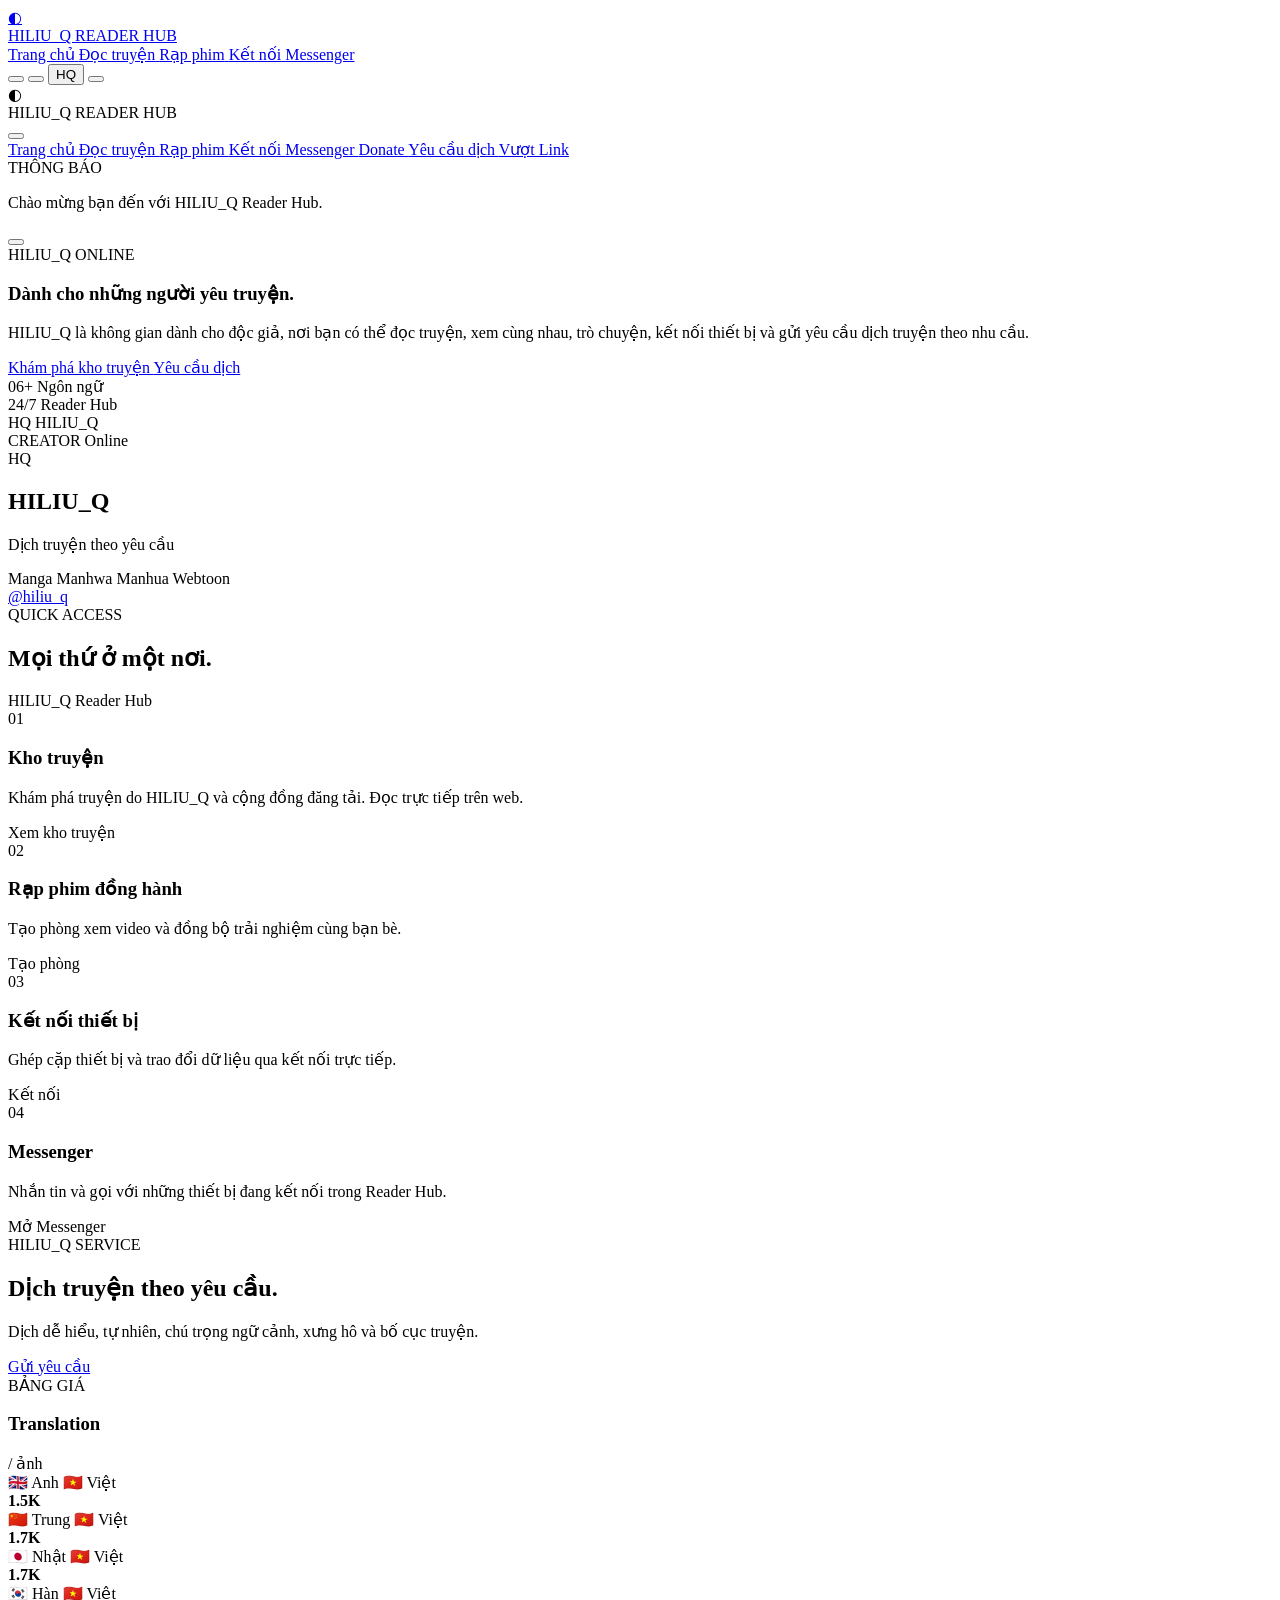
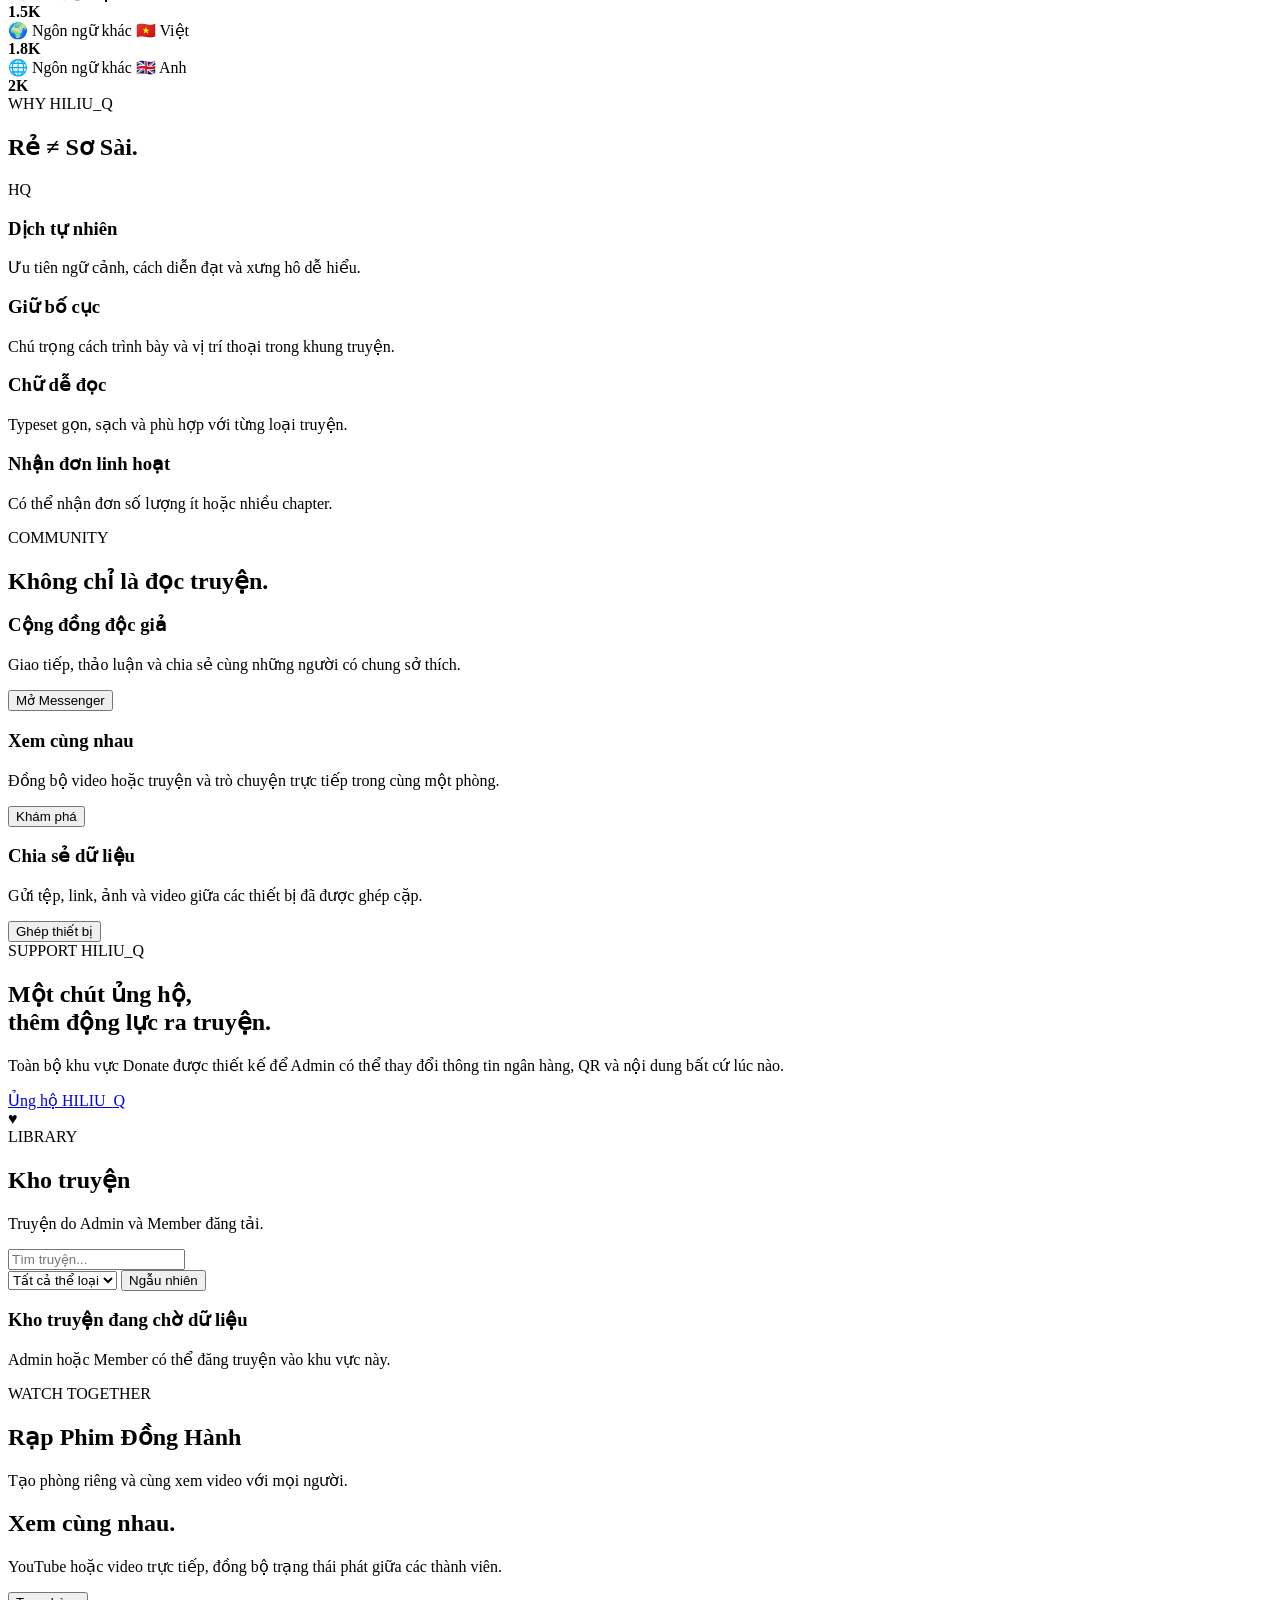
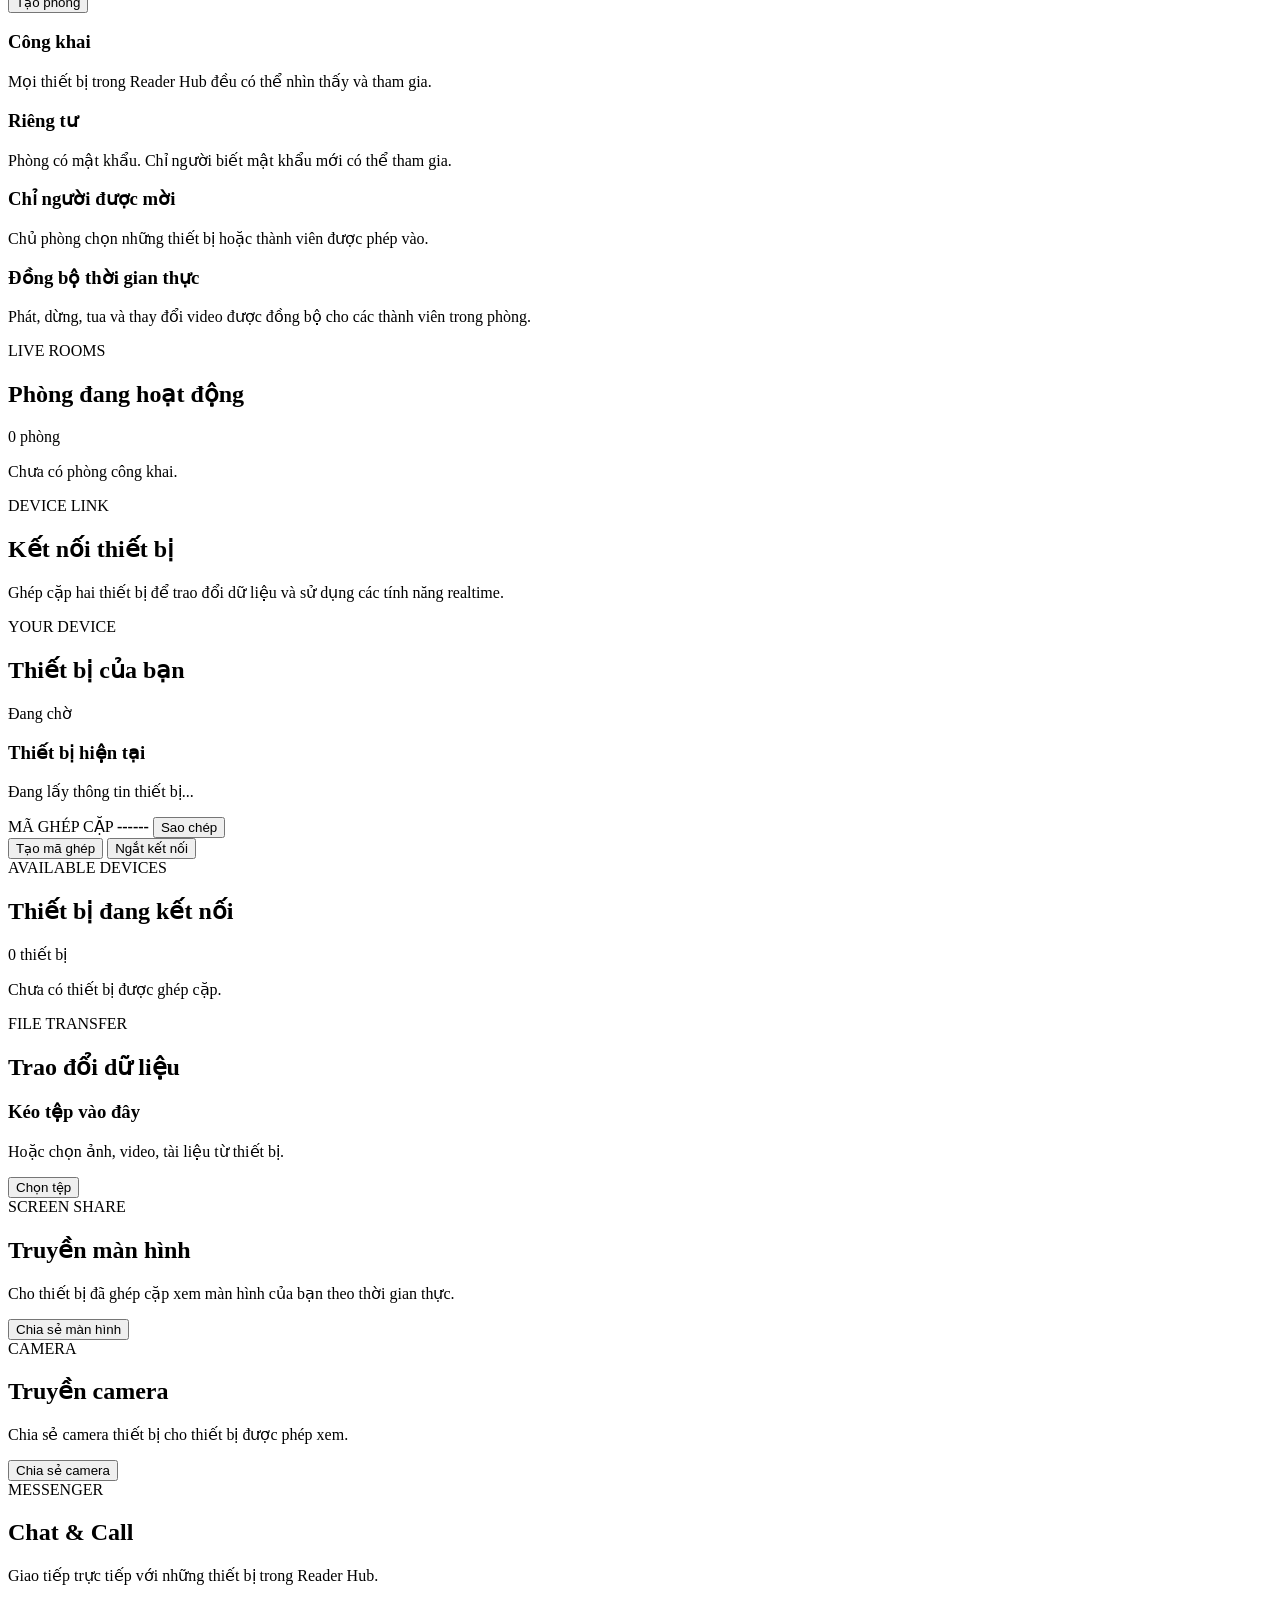
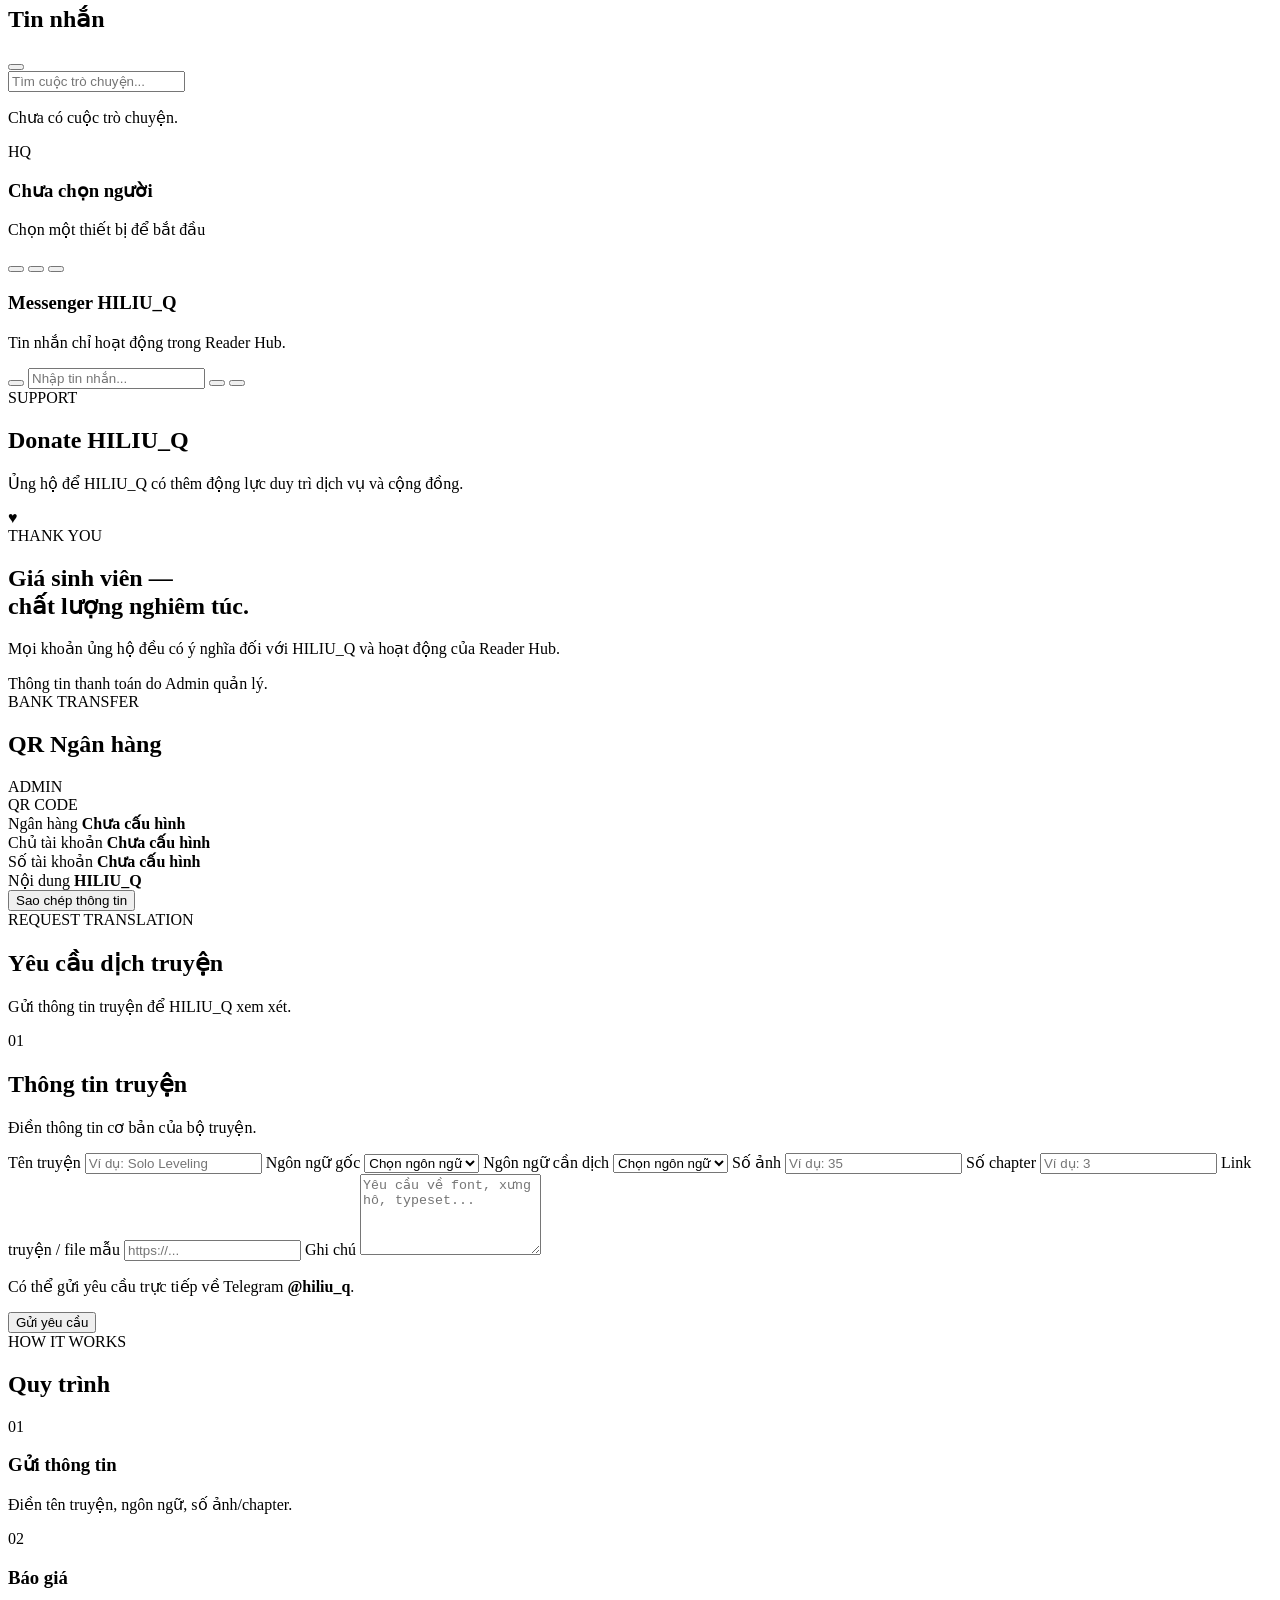
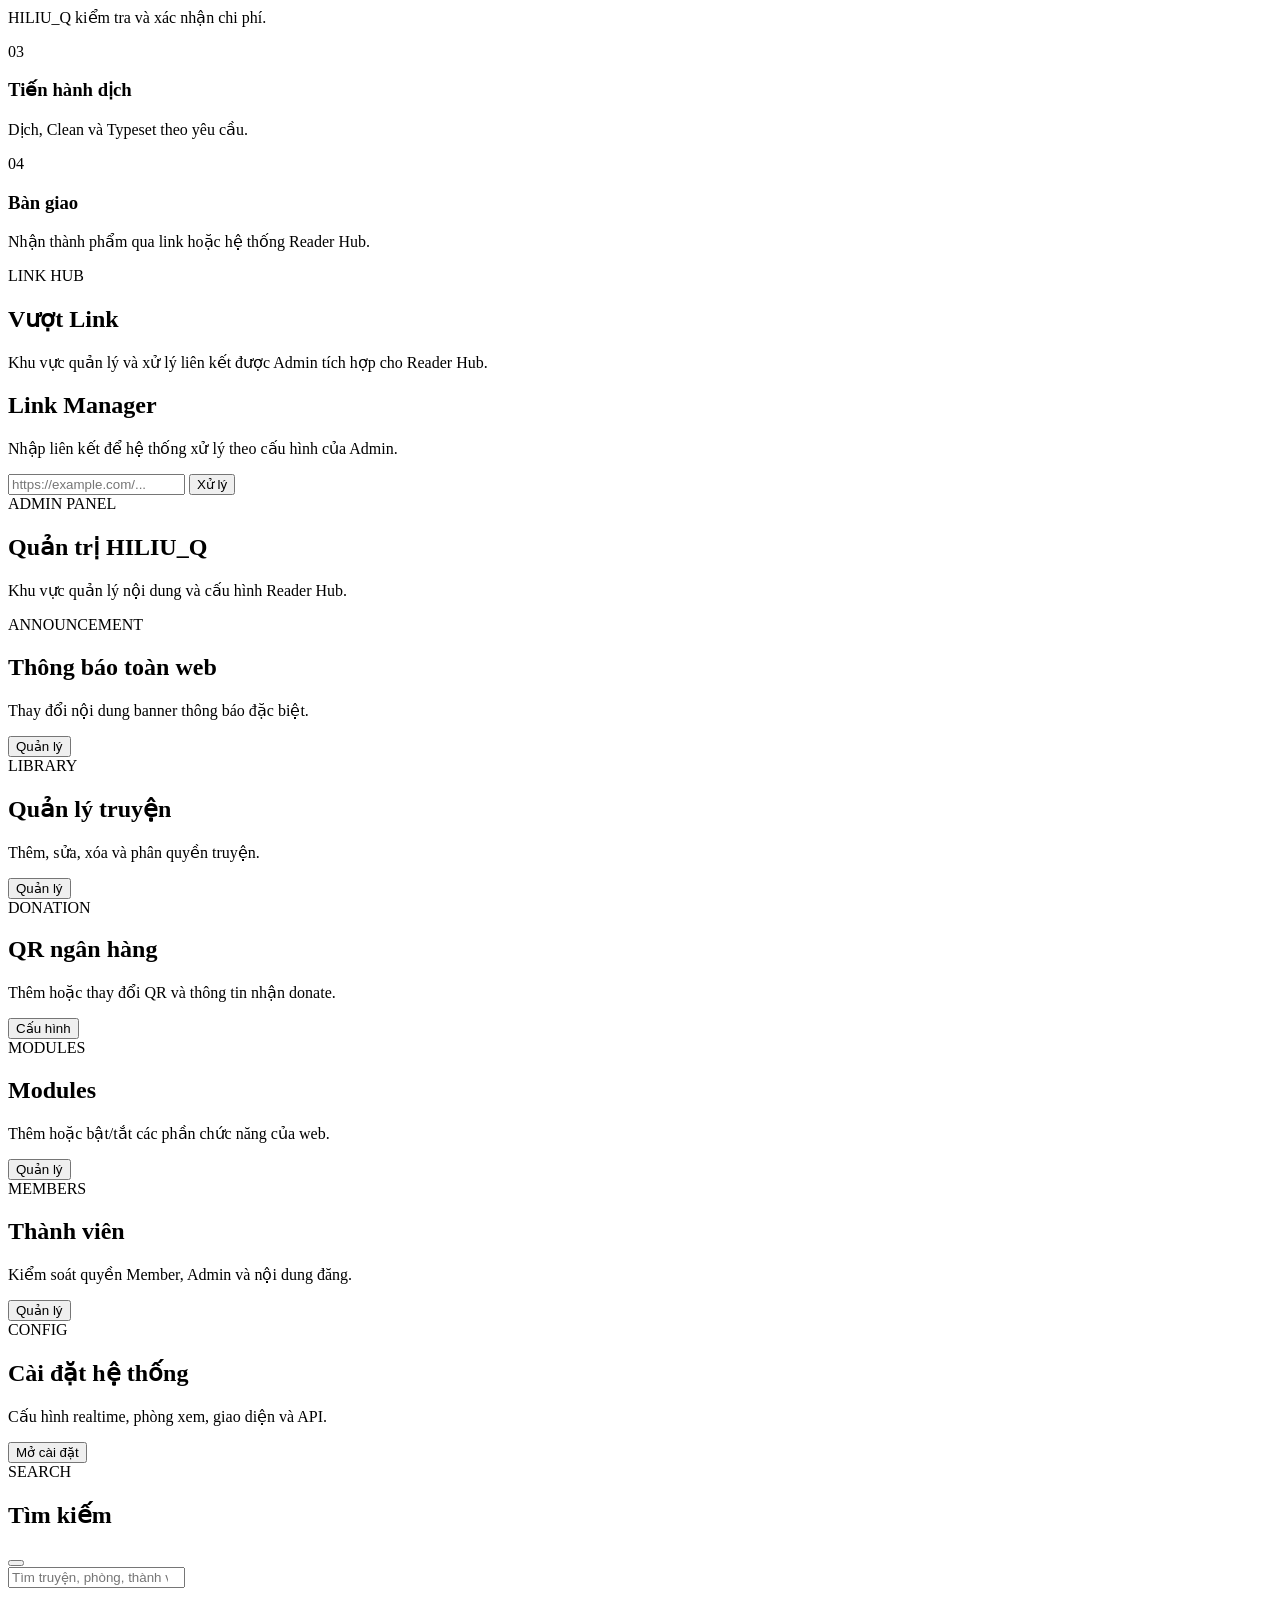
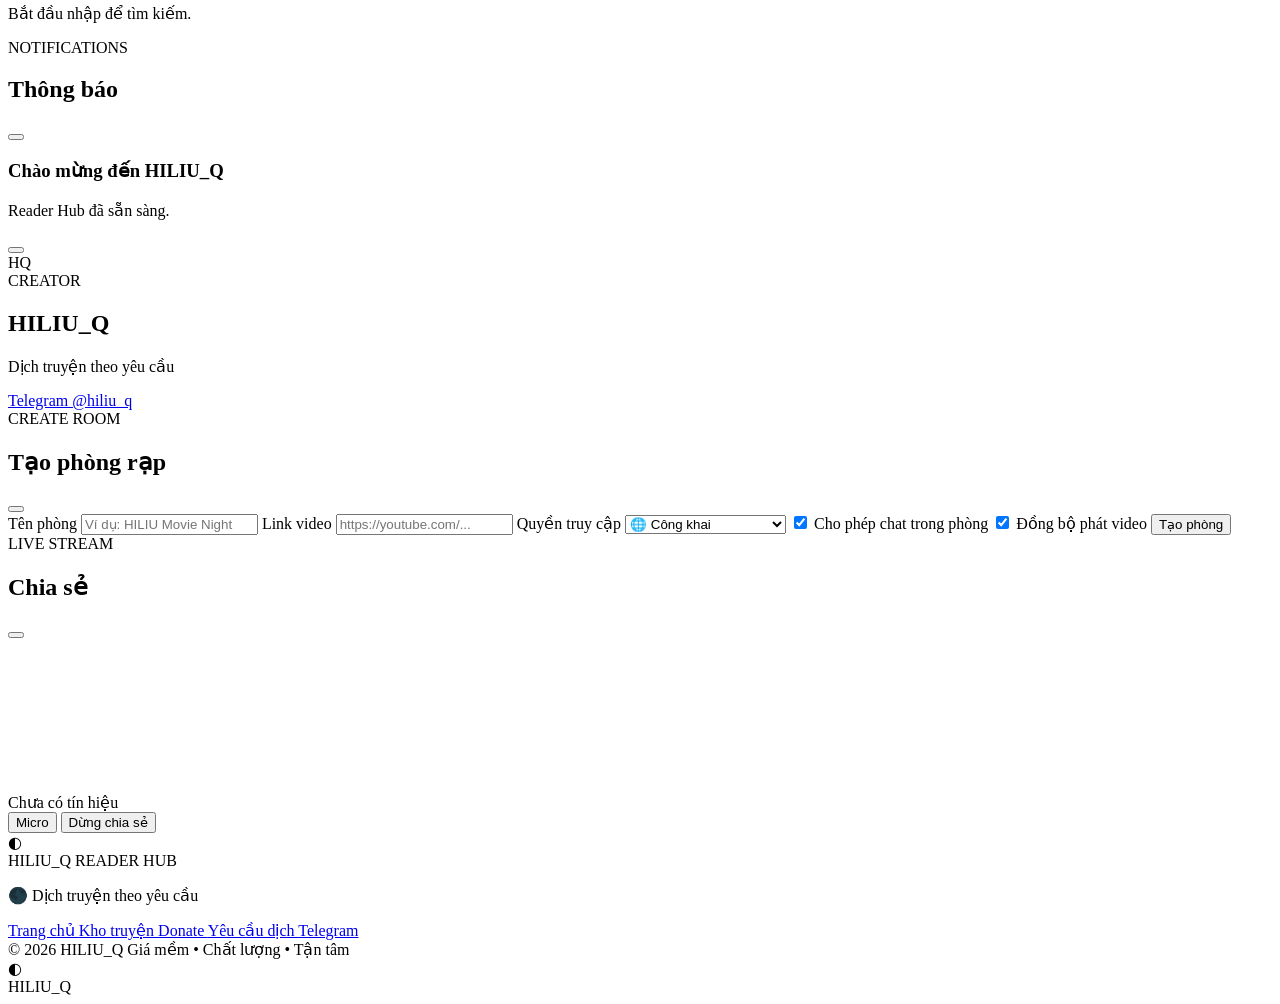
==== index.html @ 8d0b2146 "index.html" ====
<!DOCTYPE html>
<html lang="vi">
<head>
    <meta charset="UTF-8">

    <meta
        name="viewport"
        content="width=device-width, initial-scale=1.0, maximum-scale=1.0, user-scalable=no"
    >

    <meta
        name="description"
        content="HILIU_Q - Dịch truyện theo yêu cầu, cộng đồng độc giả và các công cụ kết nối trực tuyến."
    >

    <meta
        name="theme-color"
        content="#050505"
    >

    <meta
        name="author"
        content="HILIU_Q"
    >

    <title>HILIU_Q — Reader Hub</title>

    <!-- =========================================================
         FONT
         ========================================================= -->
    <link
        rel="preconnect"
        href="https://fonts.googleapis.com"
    >

    <link
        rel="preconnect"
        href="https://fonts.gstatic.com"
        crossorigin
    >

    <link
        href="https://fonts.googleapis.com/css2?family=Inter:wght@400;500;600;700;800&family=Space+Grotesk:wght@500;600;700&display=swap"
        rel="stylesheet"
    >

    <!-- =========================================================
         ICON
         ========================================================= -->
    <script
        src="https://unpkg.com/lucide@latest"
        defer
    ></script>

    <!-- =========================================================
         MAIN CSS
         ========================================================= -->
    <link
        rel="stylesheet"
        href="style.css"
    >
</head>

<body>

<!-- =============================================================
     BACKGROUND
     ============================================================= -->

<div class="ambient-background" aria-hidden="true">

    <div class="ambient-orb orb-1"></div>
    <div class="ambient-orb orb-2"></div>
    <div class="ambient-orb orb-3"></div>

    <div class="grid-overlay"></div>

</div>


<!-- =============================================================
     APP SHELL
     ============================================================= -->

<div id="app" class="app-shell">


    <!-- =========================================================
         TOP NAVBAR
         ========================================================= -->

    <header class="topbar">

        <div class="topbar-inner">


            <!-- BRAND -->

            <a
                class="brand"
                href="#home"
                data-route="home"
            >

                <div class="brand-logo">

                    <span class="brand-moon">◐</span>

                </div>

                <div class="brand-text">

                    <span class="brand-name">
                        HILIU_Q
                    </span>

                    <span class="brand-subtitle">
                        READER HUB
                    </span>

                </div>

            </a>


            <!-- DESKTOP NAVIGATION -->

            <nav
                class="desktop-nav"
                aria-label="Điều hướng chính"
            >

                <a
                    href="#home"
                    class="nav-link active"
                    data-route="home"
                >
                    <i data-lucide="home"></i>
                    <span>Trang chủ</span>
                </a>

                <a
                    href="#read"
                    class="nav-link"
                    data-route="read"
                >
                    <i data-lucide="book-open"></i>
                    <span>Đọc truyện</span>
                </a>

                <a
                    href="#watch"
                    class="nav-link"
                    data-route="watch"
                >
                    <i data-lucide="clapperboard"></i>
                    <span>Rạp phim</span>
                </a>

                <a
                    href="#connect"
                    class="nav-link"
                    data-route="connect"
                >
                    <i data-lucide="radio"></i>
                    <span>Kết nối</span>
                </a>

                <a
                    href="#messenger"
                    class="nav-link"
                    data-route="messenger"
                >
                    <i data-lucide="message-circle"></i>
                    <span>Messenger</span>
                </a>

            </nav>


            <!-- TOPBAR ACTIONS -->

            <div class="topbar-actions">

                <button
                    type="button"
                    class="icon-btn"
                    id="searchButton"
                    aria-label="Tìm kiếm"
                    title="Tìm kiếm"
                >
                    <i data-lucide="search"></i>
                </button>


                <button
                    type="button"
                    class="icon-btn"
                    id="notificationButton"
                    aria-label="Thông báo"
                    title="Thông báo"
                >
                    <i data-lucide="bell"></i>

                    <span
                        class="notification-dot"
                        id="notificationDot"
                    ></span>
                </button>


                <button
                    type="button"
                    class="profile-mini"
                    id="profileButton"
                    aria-label="Mở hồ sơ"
                >

                    <span class="profile-mini-avatar">

                        <img
                            id="avatarTop"
                            src="https://ibb.co/kNJ7TdN"
                            alt="Avatar HILIU_Q"
                            loading="lazy"
                            onerror="this.style.display='none'; this.parentElement.classList.add('fallback-avatar');"
                        >

                        <span class="avatar-fallback">
                            HQ
                        </span>

                    </span>

                </button>

                <button
                    type="button"
                    class="mobile-menu-btn"
                    id="mobileMenuButton"
                    aria-label="Mở menu"
                >
                    <i data-lucide="menu"></i>
                </button>

            </div>

        </div>

    </header>


    <!-- =========================================================
         MOBILE NAVIGATION
         ========================================================= -->

    <aside
        class="mobile-sidebar"
        id="mobileSidebar"
        aria-hidden="true"
    >

        <div class="mobile-sidebar-head">

            <div class="brand">

                <div class="brand-logo">
                    <span class="brand-moon">◐</span>
                </div>

                <div class="brand-text">

                    <span class="brand-name">
                        HILIU_Q
                    </span>

                    <span class="brand-subtitle">
                        READER HUB
                    </span>

                </div>

            </div>

            <button
                type="button"
                class="icon-btn"
                id="closeMobileMenu"
            >
                <i data-lucide="x"></i>
            </button>

        </div>


        <nav class="mobile-nav">

            <a href="#home" data-route="home">
                <i data-lucide="home"></i>
                Trang chủ
            </a>

            <a href="#read" data-route="read">
                <i data-lucide="book-open"></i>
                Đọc truyện
            </a>

            <a href="#watch" data-route="watch">
                <i data-lucide="clapperboard"></i>
                Rạp phim
            </a>

            <a href="#connect" data-route="connect">
                <i data-lucide="radio"></i>
                Kết nối
            </a>

            <a href="#messenger" data-route="messenger">
                <i data-lucide="message-circle"></i>
                Messenger
            </a>

            <a href="#donate" data-route="donate">
                <i data-lucide="heart"></i>
                Donate
            </a>

            <a href="#request" data-route="request">
                <i data-lucide="languages"></i>
                Yêu cầu dịch
            </a>

            <a href="#bypass" data-route="bypass">
                <i data-lucide="external-link"></i>
                Vượt Link
            </a>

        </nav>

    </aside>


    <!-- =========================================================
         MAIN CONTENT
         ========================================================= -->

    <main class="main-content">


        <!-- =====================================================
             ANNOUNCEMENT BAR
             ===================================================== -->

        <section
            class="announcement-section container"
            id="announcementSection"
        >

            <div class="announcement-card">

                <div class="announcement-icon">
                    <i data-lucide="megaphone"></i>
                </div>

                <div class="announcement-content">

                    <span class="announcement-label">
                        THÔNG BÁO
                    </span>

                    <p id="globalAnnouncement">
                        Chào mừng bạn đến với HILIU_Q Reader Hub.
                    </p>

                </div>

                <button
                    type="button"
                    class="icon-btn small"
                    id="closeAnnouncement"
                    aria-label="Đóng thông báo"
                >
                    <i data-lucide="x"></i>
                </button>

            </div>

        </section>


        <!-- =====================================================
             HOME
             ===================================================== -->

        <section
            id="home"
            class="page-section active-page"
            data-page="home"
        >

            <!-- HERO -->

            <section class="hero container">

                <div class="hero-content">

                    <div class="status-pill">

                        <span class="status-indicator"></span>

                        <span>
                            HILIU_Q ONLINE
                        </span>

                    </div>


                    <h1 class="hero-title">

                        <span class="hero-title-small">
                            Dành cho
                        </span>

                        <span class="hero-title-main">
                            những người
                        </span>

                        <span class="hero-title-gradient">
                            yêu truyện.
                        </span>

                    </h1>


                    <p class="hero-description">
                        HILIU_Q là không gian dành cho độc giả,
                        nơi bạn có thể đọc truyện, xem cùng nhau,
                        trò chuyện, kết nối thiết bị và gửi yêu cầu
                        dịch truyện theo nhu cầu.
                    </p>


                    <div class="hero-actions">

                        <a
                            href="#read"
                            class="btn btn-primary"
                            data-route="read"
                        >
                            <i data-lucide="book-open"></i>
                            Khám phá kho truyện
                        </a>

                        <a
                            href="#request"
                            class="btn btn-secondary"
                            data-route="request"
                        >
                            <i data-lucide="languages"></i>
                            Yêu cầu dịch
                        </a>

                    </div>


                    <div class="hero-meta">

                        <div class="hero-meta-item">

                            <span class="hero-meta-value">
                                06+
                            </span>

                            <span class="hero-meta-label">
                                Ngôn ngữ
                            </span>

                        </div>


                        <div class="hero-meta-divider"></div>


                        <div class="hero-meta-item">

                            <span class="hero-meta-value">
                                24/7
                            </span>

                            <span class="hero-meta-label">
                                Reader Hub
                            </span>

                        </div>


                        <div class="hero-meta-divider"></div>


                        <div class="hero-meta-item">

                            <span class="hero-meta-value">
                                HQ
                            </span>

                            <span class="hero-meta-label">
                                HILIU_Q
                            </span>

                        </div>

                    </div>

                </div>


                <!-- HERO PROFILE -->

                <div class="hero-profile">

                    <div class="profile-glow"></div>

                    <div class="profile-card glass-card">

                        <div class="profile-card-top">

                            <span class="profile-badge">
                                <i data-lucide="sparkles"></i>
                                CREATOR
                            </span>

                            <span class="profile-status">
                                <span></span>
                                Online
                            </span>

                        </div>


                        <div class="avatar-large">

                            <img
                                id="avatarHero"
                                src="https://ibb.co/kNJ7TdN"
                                alt="HILIU_Q Avatar"
                                loading="lazy"
                                onerror="this.style.display='none'; this.parentElement.classList.add('avatar-image-failed');"
                            >

                            <div class="avatar-large-fallback">
                                HQ
                            </div>

                        </div>


                        <h2>
                            HILIU_Q
                        </h2>

                        <p>
                            Dịch truyện theo yêu cầu
                        </p>


                        <div class="profile-tags">

                            <span>
                                Manga
                            </span>

                            <span>
                                Manhwa
                            </span>

                            <span>
                                Manhua
                            </span>

                            <span>
                                Webtoon
                            </span>

                        </div>


                        <a
                            class="telegram-btn"
                            href="https://t.me/hiliu_q"
                            target="_blank"
                            rel="noopener noreferrer"
                        >

                            <i data-lucide="send"></i>

                            <span>
                                @hiliu_q
                            </span>

                            <i
                                data-lucide="arrow-up-right"
                                class="telegram-arrow"
                            ></i>

                        </a>

                    </div>

                </div>

            </section>


            <!-- QUICK ACCESS -->

            <section class="container section-block">

                <div class="section-heading">

                    <div>

                        <span class="eyebrow">
                            QUICK ACCESS
                        </span>

                        <h2>
                            Mọi thứ ở một nơi.
                        </h2>

                    </div>

                    <span class="section-note">
                        HILIU_Q Reader Hub
                    </span>

                </div>


                <div class="feature-grid">


                    <article
                        class="feature-card glass-card feature-card-large"
                        data-route="read"
                    >

                        <div class="feature-icon">
                            <i data-lucide="book-open"></i>
                        </div>

                        <span class="feature-number">
                            01
                        </span>

                        <h3>
                            Kho truyện
                        </h3>

                        <p>
                            Khám phá truyện do HILIU_Q và cộng đồng
                            đăng tải. Đọc trực tiếp trên web.
                        </p>

                        <span class="feature-link">
                            Xem kho truyện
                            <i data-lucide="arrow-right"></i>
                        </span>

                    </article>


                    <article
                        class="feature-card glass-card"
                        data-route="watch"
                    >

                        <div class="feature-icon">
                            <i data-lucide="clapperboard"></i>
                        </div>

                        <span class="feature-number">
                            02
                        </span>

                        <h3>
                            Rạp phim đồng hành
                        </h3>

                        <p>
                            Tạo phòng xem video và đồng bộ trải nghiệm
                            cùng bạn bè.
                        </p>

                        <span class="feature-link">
                            Tạo phòng
                            <i data-lucide="arrow-right"></i>
                        </span>

                    </article>


                    <article
                        class="feature-card glass-card"
                        data-route="connect"
                    >

                        <div class="feature-icon">
                            <i data-lucide="radio"></i>
                        </div>

                        <span class="feature-number">
                            03
                        </span>

                        <h3>
                            Kết nối thiết bị
                        </h3>

                        <p>
                            Ghép cặp thiết bị và trao đổi dữ liệu qua
                            kết nối trực tiếp.
                        </p>

                        <span class="feature-link">
                            Kết nối
                            <i data-lucide="arrow-right"></i>
                        </span>

                    </article>


                    <article
                        class="feature-card glass-card"
                        data-route="messenger"
                    >

                        <div class="feature-icon">
                            <i data-lucide="message-circle"></i>
                        </div>

                        <span class="feature-number">
                            04
                        </span>

                        <h3>
                            Messenger
                        </h3>

                        <p>
                            Nhắn tin và gọi với những thiết bị đang
                            kết nối trong Reader Hub.
                        </p>

                        <span class="feature-link">
                            Mở Messenger
                            <i data-lucide="arrow-right"></i>
                        </span>

                    </article>

                </div>

            </section>


            <!-- SERVICES -->

            <section class="container section-block">

                <div class="service-layout">


                    <div class="service-intro">

                        <span class="eyebrow">
                            HILIU_Q SERVICE
                        </span>

                        <h2>
                            Dịch truyện
                            <span>
                                theo yêu cầu.
                            </span>
                        </h2>

                        <p>
                            Dịch dễ hiểu, tự nhiên, chú trọng ngữ cảnh,
                            xưng hô và bố cục truyện.
                        </p>

                        <a
                            href="#request"
                            class="btn btn-primary"
                            data-route="request"
                        >
                            <i data-lucide="send"></i>
                            Gửi yêu cầu
                        </a>

                    </div>


                    <div class="price-panel glass-card">

                        <div class="price-panel-head">

                            <div>

                                <span class="eyebrow">
                                    BẢNG GIÁ
                                </span>

                                <h3>
                                    Translation
                                </h3>

                            </div>

                            <span class="price-unit">
                                / ảnh
                            </span>

                        </div>


                        <div class="price-list">


                            <div class="price-row">

                                <div class="language">

                                    <span>
                                        🇬🇧
                                    </span>

                                    <span>
                                        Anh
                                    </span>

                                    <i data-lucide="arrow-right"></i>

                                    <span>
                                        🇻🇳
                                    </span>

                                    <span>
                                        Việt
                                    </span>

                                </div>

                                <strong>
                                    1.5K
                                </strong>

                            </div>


                            <div class="price-row">

                                <div class="language">

                                    <span>
                                        🇨🇳
                                    </span>

                                    <span>
                                        Trung
                                    </span>

                                    <i data-lucide="arrow-right"></i>

                                    <span>
                                        🇻🇳
                                    </span>

                                    <span>
                                        Việt
                                    </span>

                                </div>

                                <strong>
                                    1.7K
                                </strong>

                            </div>


                            <div class="price-row">

                                <div class="language">

                                    <span>
                                        🇯🇵
                                    </span>

                                    <span>
                                        Nhật
                                    </span>

                                    <i data-lucide="arrow-right"></i>

                                    <span>
                                        🇻🇳
                                    </span>

                                    <span>
                                        Việt
                                    </span>

                                </div>

                                <strong>
                                    1.7K
                                </strong>

                            </div>


                            <div class="price-row">

                                <div class="language">

                                    <span>
                                        🇰🇷
                                    </span>

                                    <span>
                                        Hàn
                                    </span>

                                    <i data-lucide="arrow-right"></i>

                                    <span>
                                        🇻🇳
                                    </span>

                                    <span>
                                        Việt
                                    </span>

                                </div>

                                <strong>
                                    1.5K
                                </strong>

                            </div>


                            <div class="price-row">

                                <div class="language">

                                    <span>
                                        🌍
                                    </span>

                                    <span>
                                        Ngôn ngữ khác
                                    </span>

                                    <i data-lucide="arrow-right"></i>

                                    <span>
                                        🇻🇳
                                    </span>

                                    <span>
                                        Việt
                                    </span>

                                </div>

                                <strong>
                                    1.8K
                                </strong>

                            </div>


                            <div class="price-row">

                                <div class="language">

                                    <span>
                                        🌐
                                    </span>

                                    <span>
                                        Ngôn ngữ khác
                                    </span>

                                    <i data-lucide="arrow-right"></i>

                                    <span>
                                        🇬🇧
                                    </span>

                                    <span>
                                        Anh
                                    </span>

                                </div>

                                <strong>
                                    2K
                                </strong>

                            </div>

                        </div>

                    </div>

                </div>

            </section>


            <!-- WHY HILIU -->

            <section class="container section-block">

                <div class="glass-card benefits-card">

                    <div class="benefits-header">

                        <div>

                            <span class="eyebrow">
                                WHY HILIU_Q
                            </span>

                            <h2>
                                Rẻ ≠ Sơ Sài.
                            </h2>

                        </div>

                        <div class="benefits-mark">
                            HQ
                        </div>

                    </div>


                    <div class="benefits-grid">

                        <div class="benefit">

                            <div class="benefit-icon">
                                <i data-lucide="languages"></i>
                            </div>

                            <div>

                                <h3>
                                    Dịch tự nhiên
                                </h3>

                                <p>
                                    Ưu tiên ngữ cảnh, cách diễn đạt
                                    và xưng hô dễ hiểu.
                                </p>

                            </div>

                        </div>


                        <div class="benefit">

                            <div class="benefit-icon">
                                <i data-lucide="layout"></i>
                            </div>

                            <div>

                                <h3>
                                    Giữ bố cục
                                </h3>

                                <p>
                                    Chú trọng cách trình bày và vị trí
                                    thoại trong khung truyện.
                                </p>

                            </div>

                        </div>


                        <div class="benefit">

                            <div class="benefit-icon">
                                <i data-lucide="type"></i>
                            </div>

                            <div>

                                <h3>
                                    Chữ dễ đọc
                                </h3>

                                <p>
                                    Typeset gọn, sạch và phù hợp
                                    với từng loại truyện.
                                </p>

                            </div>

                        </div>


                        <div class="benefit">

                            <div class="benefit-icon">
                                <i data-lucide="badge-check"></i>
                            </div>

                            <div>

                                <h3>
                                    Nhận đơn linh hoạt
                                </h3>

                                <p>
                                    Có thể nhận đơn số lượng ít hoặc
                                    nhiều chapter.
                                </p>

                            </div>

                        </div>

                    </div>

                </div>

            </section>


            <!-- COMMUNITY -->

            <section class="container section-block">

                <div class="section-heading">

                    <div>

                        <span class="eyebrow">
                            COMMUNITY
                        </span>

                        <h2>
                            Không chỉ là đọc truyện.
                        </h2>

                    </div>

                </div>


                <div class="community-grid">


                    <article class="community-card glass-card">

                        <div class="community-icon">
                            <i data-lucide="users"></i>
                        </div>

                        <h3>
                            Cộng đồng độc giả
                        </h3>

                        <p>
                            Giao tiếp, thảo luận và chia sẻ cùng những
                            người có chung sở thích.
                        </p>

                        <button
                            type="button"
                            class="text-btn"
                            data-route="messenger"
                        >
                            Mở Messenger
                            <i data-lucide="arrow-up-right"></i>
                        </button>

                    </article>


                    <article class="community-card glass-card">

                        <div class="community-icon">
                            <i data-lucide="tv"></i>
                        </div>

                        <h3>
                            Xem cùng nhau
                        </h3>

                        <p>
                            Đồng bộ video hoặc truyện và trò chuyện
                            trực tiếp trong cùng một phòng.
                        </p>

                        <button
                            type="button"
                            class="text-btn"
                            data-route="watch"
                        >
                            Khám phá
                            <i data-lucide="arrow-up-right"></i>
                        </button>

                    </article>


                    <article class="community-card glass-card">

                        <div class="community-icon">
                            <i data-lucide="share-2"></i>
                        </div>

                        <h3>
                            Chia sẻ dữ liệu
                        </h3>

                        <p>
                            Gửi tệp, link, ảnh và video giữa các thiết bị
                            đã được ghép cặp.
                        </p>

                        <button
                            type="button"
                            class="text-btn"
                            data-route="connect"
                        >
                            Ghép thiết bị
                            <i data-lucide="arrow-up-right"></i>
                        </button>

                    </article>

                </div>

            </section>


            <!-- DONATE CTA -->

            <section class="container section-block">

                <div class="donate-banner glass-card">

                    <div class="donate-banner-glow"></div>

                    <div class="donate-content">

                        <span class="eyebrow">
                            SUPPORT HILIU_Q
                        </span>

                        <h2>
                            Một chút ủng hộ,
                            <br>
                            thêm động lực ra truyện.
                        </h2>

                        <p>
                            Toàn bộ khu vực Donate được thiết kế để
                            Admin có thể thay đổi thông tin ngân hàng,
                            QR và nội dung bất cứ lúc nào.
                        </p>

                        <a
                            href="#donate"
                            class="btn btn-light"
                            data-route="donate"
                        >
                            <i data-lucide="heart"></i>
                            Ủng hộ HILIU_Q
                        </a>

                    </div>

                    <div class="donate-symbol">
                        ♥
                    </div>

                </div>

            </section>

        </section>


        <!-- =====================================================
             READ PAGE
             ===================================================== -->

        <section
            id="read"
            class="page-section"
            data-page="read"
        >

            <div class="container page-header">

                <span class="eyebrow">
                    LIBRARY
                </span>

                <h1>
                    Kho truyện
                </h1>

                <p>
                    Truyện do Admin và Member đăng tải.
                </p>

            </div>


            <div class="container">

                <div class="toolbar glass-card">

                    <div class="search-box">

                        <i data-lucide="search"></i>

                        <input
                            type="search"
                            id="comicSearch"
                            placeholder="Tìm truyện..."
                            autocomplete="off"
                        >

                    </div>


                    <select
                        id="comicCategory"
                        class="select-control"
                    >

                        <option value="all">
                            Tất cả thể loại
                        </option>

                        <option value="manga">
                            Manga
                        </option>

                        <option value="manhwa">
                            Manhwa
                        </option>

                        <option value="manhua">
                            Manhua
                        </option>

                        <option value="webtoon">
                            Webtoon
                        </option>

                        <option value="comic">
                            Comic
                        </option>

                    </select>


                    <button
                        type="button"
                        class="btn btn-secondary"
                        id="randomComicButton"
                    >

                        <i data-lucide="shuffle"></i>

                        Ngẫu nhiên

                    </button>

                </div>


                <div
                    class="comic-grid"
                    id="comicGrid"
                >

                    <!--
                        JS sẽ render danh sách truyện tại đây.
                    -->

                    <article class="comic-placeholder glass-card">

                        <div class="placeholder-icon">
                            <i data-lucide="book-open"></i>
                        </div>

                        <h3>
                            Kho truyện đang chờ dữ liệu
                        </h3>

                        <p>
                            Admin hoặc Member có thể đăng truyện
                            vào khu vực này.
                        </p>

                    </article>

                </div>

            </div>

        </section>


        <!-- =====================================================
             WATCH TOGETHER
             ===================================================== -->

        <section
            id="watch"
            class="page-section"
            data-page="watch"
        >

            <div class="container page-header">

                <span class="eyebrow">
                    WATCH TOGETHER
                </span>

                <h1>
                    Rạp Phim Đồng Hành
                </h1>

                <p>
                    Tạo phòng riêng và cùng xem video với mọi người.
                </p>

            </div>


            <div class="container">

                <div class="watch-hero glass-card">

                    <div class="watch-hero-icon">
                        <i data-lucide="clapperboard"></i>
                    </div>

                    <div>

                        <h2>
                            Xem cùng nhau.
                        </h2>

                        <p>
                            YouTube hoặc video trực tiếp, đồng bộ
                            trạng thái phát giữa các thành viên.
                        </p>

                    </div>

                    <button
                        type="button"
                        class="btn btn-primary"
                        id="createWatchRoom"
                    >
                        <i data-lucide="plus"></i>
                        Tạo phòng
                    </button>

                </div>


                <div class="watch-options-grid">


                    <div class="glass-card option-card">

                        <div class="option-icon">
                            <i data-lucide="globe-2"></i>
                        </div>

                        <h3>
                            Công khai
                        </h3>

                        <p>
                            Mọi thiết bị trong Reader Hub đều có thể
                            nhìn thấy và tham gia.
                        </p>

                    </div>


                    <div class="glass-card option-card">

                        <div class="option-icon">
                            <i data-lucide="lock"></i>
                        </div>

                        <h3>
                            Riêng tư
                        </h3>

                        <p>
                            Phòng có mật khẩu. Chỉ người biết mật khẩu
                            mới có thể tham gia.
                        </p>

                    </div>


                    <div class="glass-card option-card">

                        <div class="option-icon">
                            <i data-lucide="users"></i>
                        </div>

                        <h3>
                            Chỉ người được mời
                        </h3>

                        <p>
                            Chủ phòng chọn những thiết bị hoặc thành viên
                            được phép vào.
                        </p>

                    </div>


                    <div class="glass-card option-card">

                        <div class="option-icon">
                            <i data-lucide="radio-tower"></i>
                        </div>

                        <h3>
                            Đồng bộ thời gian thực
                        </h3>

                        <p>
                            Phát, dừng, tua và thay đổi video được đồng bộ
                            cho các thành viên trong phòng.
                        </p>

                    </div>

                </div>


                <div class="glass-card room-browser">

                    <div class="room-browser-head">

                        <div>

                            <span class="eyebrow">
                                LIVE ROOMS
                            </span>

                            <h2>
                                Phòng đang hoạt động
                            </h2>

                        </div>

                        <span
                            class="live-count"
                            id="watchRoomCount"
                        >
                            0 phòng
                        </span>

                    </div>


                    <div
                        id="watchRoomList"
                        class="room-list"
                    >

                        <div class="empty-state">

                            <i data-lucide="moon"></i>

                            <p>
                                Chưa có phòng công khai.
                            </p>

                        </div>

                    </div>

                </div>

            </div>

        </section>


        <!-- =====================================================
             CONNECT PAGE
             ===================================================== -->

        <section
            id="connect"
            class="page-section"
            data-page="connect"
        >

            <div class="container page-header">

                <span class="eyebrow">
                    DEVICE LINK
                </span>

                <h1>
                    Kết nối thiết bị
                </h1>

                <p>
                    Ghép cặp hai thiết bị để trao đổi dữ liệu và
                    sử dụng các tính năng realtime.
                </p>

            </div>


            <div class="container connect-layout">


                <div class="glass-card connection-panel">

                    <div class="panel-head">

                        <div>

                            <span class="eyebrow">
                                YOUR DEVICE
                            </span>

                            <h2>
                                Thiết bị của bạn
                            </h2>

                        </div>

                        <span
                            class="connection-status"
                            id="deviceConnectionStatus"
                        >
                            <span></span>
                            Đang chờ
                        </span>

                    </div>


                    <div class="device-identity">

                        <div class="device-icon">

                            <i data-lucide="smartphone"></i>

                        </div>

                        <div>

                            <h3 id="currentDeviceName">
                                Thiết bị hiện tại
                            </h3>

                            <p id="currentDeviceInfo">
                                Đang lấy thông tin thiết bị...
                            </p>

                        </div>

                    </div>


                    <div class="pair-code-area">

                        <span>
                            MÃ GHÉP CẶP
                        </span>

                        <strong id="pairCode">
                            ------
                        </strong>

                        <button
                            type="button"
                            class="text-btn"
                            id="copyPairCode"
                        >
                            <i data-lucide="copy"></i>
                            Sao chép
                        </button>

                    </div>


                    <div class="connection-actions">

                        <button
                            type="button"
                            class="btn btn-primary"
                            id="generatePairCode"
                        >
                            <i data-lucide="link-2"></i>
                            Tạo mã ghép
                        </button>

                        <button
                            type="button"
                            class="btn btn-secondary"
                            id="disconnectDevice"
                        >
                            <i data-lucide="unlink"></i>
                            Ngắt kết nối
                        </button>

                    </div>

                </div>


                <div class="glass-card devices-panel">

                    <div class="panel-head">

                        <div>

                            <span class="eyebrow">
                                AVAILABLE DEVICES
                            </span>

                            <h2>
                                Thiết bị đang kết nối
                            </h2>

                        </div>

                        <span
                            class="device-count"
                            id="connectedDeviceCount"
                        >
                            0 thiết bị
                        </span>

                    </div>


                    <div
                        class="device-list"
                        id="deviceList"
                    >

                        <div class="empty-state">

                            <i data-lucide="monitor-smartphone"></i>

                            <p>
                                Chưa có thiết bị được ghép cặp.
                            </p>

                        </div>

                    </div>

                </div>

            </div>


            <!-- TRANSFER -->

            <div class="container section-block">

                <div class="glass-card transfer-panel">

                    <div class="panel-head">

                        <div>

                            <span class="eyebrow">
                                FILE TRANSFER
                            </span>

                            <h2>
                                Trao đổi dữ liệu
                            </h2>

                        </div>

                    </div>


                    <div class="transfer-dropzone" id="dropzone">

                        <input
                            type="file"
                            id="fileInput"
                            multiple
                            hidden
                        >

                        <div class="dropzone-icon">

                            <i data-lucide="upload-cloud"></i>

                        </div>

                        <h3>
                            Kéo tệp vào đây
                        </h3>

                        <p>
                            Hoặc chọn ảnh, video, tài liệu từ thiết bị.
                        </p>

                        <button
                            type="button"
                            class="btn btn-secondary"
                            id="chooseFileButton"
                        >
                            <i data-lucide="folder-open"></i>
                            Chọn tệp
                        </button>

                    </div>


                    <div
                        class="transfer-list"
                        id="transferList"
                    ></div>

                </div>

            </div>


            <!-- SCREEN + CAMERA -->

            <div class="container section-block">

                <div class="media-share-grid">


                    <div class="glass-card media-share-card">

                        <div class="media-share-icon">
                            <i data-lucide="monitor-up"></i>
                        </div>

                        <span class="eyebrow">
                            SCREEN SHARE
                        </span>

                        <h2>
                            Truyền màn hình
                        </h2>

                        <p>
                            Cho thiết bị đã ghép cặp xem màn hình
                            của bạn theo thời gian thực.
                        </p>

                        <button
                            type="button"
                            class="btn btn-primary"
                            id="startScreenShare"
                        >
                            <i data-lucide="screen-share"></i>
                            Chia sẻ màn hình
                        </button>

                    </div>


                    <div class="glass-card media-share-card">

                        <div class="media-share-icon">
                            <i data-lucide="camera"></i>
                        </div>

                        <span class="eyebrow">
                            CAMERA
                        </span>

                        <h2>
                            Truyền camera
                        </h2>

                        <p>
                            Chia sẻ camera thiết bị cho thiết bị được
                            phép xem.
                        </p>

                        <button
                            type="button"
                            class="btn btn-primary"
                            id="startCameraShare"
                        >
                            <i data-lucide="camera"></i>
                            Chia sẻ camera
                        </button>

                    </div>

                </div>

            </div>

        </section>


        <!-- =====================================================
             MESSENGER
             ===================================================== -->

        <section
            id="messenger"
            class="page-section"
            data-page="messenger"
        >

            <div class="container page-header">

                <span class="eyebrow">
                    MESSENGER
                </span>

                <h1>
                    Chat & Call
                </h1>

                <p>
                    Giao tiếp trực tiếp với những thiết bị trong
                    Reader Hub.
                </p>

            </div>


            <div class="container messenger-shell glass-card">


                <!-- CONTACTS -->

                <aside class="messenger-sidebar">

                    <div class="messenger-sidebar-head">

                        <h2>
                            Tin nhắn
                        </h2>

                        <button
                            type="button"
                            class="icon-btn small"
                            id="newChatButton"
                        >
                            <i data-lucide="square-pen"></i>
                        </button>

                    </div>


                    <div class="messenger-search">

                        <i data-lucide="search"></i>

                        <input
                            type="search"
                            placeholder="Tìm cuộc trò chuyện..."
                            id="messageSearch"
                        >

                    </div>


                    <div
                        class="conversation-list"
                        id="conversationList"
                    >

                        <div class="empty-state small">

                            <i data-lucide="message-square"></i>

                            <p>
                                Chưa có cuộc trò chuyện.
                            </p>

                        </div>

                    </div>

                </aside>


                <!-- CHAT -->

                <section class="chat-area">


                    <header class="chat-header">

                        <div class="chat-user">

                            <div class="chat-avatar">
                                <span>
                                    HQ
                                </span>
                            </div>

                            <div>

                                <h3 id="chatUserName">
                                    Chưa chọn người
                                </h3>

                                <p id="chatUserStatus">
                                    Chọn một thiết bị để bắt đầu
                                </p>

                            </div>

                        </div>


                        <div class="chat-actions">

                            <button
                                type="button"
                                class="icon-btn"
                                id="voiceCallButton"
                                title="Gọi thoại"
                            >
                                <i data-lucide="phone"></i>
                            </button>

                            <button
                                type="button"
                                class="icon-btn"
                                id="videoCallButton"
                                title="Video call"
                            >
                                <i data-lucide="video"></i>
                            </button>

                            <button
                                type="button"
                                class="icon-btn"
                                id="chatMoreButton"
                                title="Thêm"
                            >
                                <i data-lucide="more-horizontal"></i>
                            </button>

                        </div>

                    </header>


                    <div
                        class="chat-messages"
                        id="chatMessages"
                    >

                        <div class="chat-welcome">

                            <div class="chat-welcome-icon">
                                <i data-lucide="message-circle"></i>
                            </div>

                            <h3>
                                Messenger HILIU_Q
                            </h3>

                            <p>
                                Tin nhắn chỉ hoạt động trong
                                Reader Hub.
                            </p>

                        </div>

                    </div>


                    <form
                        class="message-composer"
                        id="messageForm"
                    >

                        <button
                            type="button"
                            class="icon-btn"
                            id="attachMessageButton"
                        >
                            <i data-lucide="paperclip"></i>
                        </button>


                        <input
                            type="text"
                            id="messageInput"
                            placeholder="Nhập tin nhắn..."
                            autocomplete="off"
                        >


                        <button
                            type="button"
                            class="icon-btn"
                            id="emojiButton"
                        >
                            <i data-lucide="smile"></i>
                        </button>


                        <button
                            type="submit"
                            class="send-message-btn"
                            aria-label="Gửi"
                        >
                            <i data-lucide="send"></i>
                        </button>

                    </form>

                </section>

            </div>

        </section>


        <!-- =====================================================
             DONATE
             ===================================================== -->

        <section
            id="donate"
            class="page-section"
            data-page="donate"
        >

            <div class="container page-header">

                <span class="eyebrow">
                    SUPPORT
                </span>

                <h1>
                    Donate HILIU_Q
                </h1>

                <p>
                    Ủng hộ để HILIU_Q có thêm động lực duy trì
                    dịch vụ và cộng đồng.
                </p>

            </div>


            <div class="container donate-layout">


                <div class="glass-card donate-message">

                    <div class="donate-big-icon">
                        ♥
                    </div>

                    <span class="eyebrow">
                        THANK YOU
                    </span>

                    <h2>
                        Giá sinh viên —
                        <br>
                        chất lượng nghiêm túc.
                    </h2>

                    <p>
                        Mọi khoản ủng hộ đều có ý nghĩa đối với
                        HILIU_Q và hoạt động của Reader Hub.
                    </p>

                    <div class="donate-note">

                        <i data-lucide="shield-check"></i>

                        <span>
                            Thông tin thanh toán do Admin quản lý.
                        </span>

                    </div>

                </div>


                <div
                    class="glass-card bank-card"
                    id="bankDonationCard"
                >

                    <div class="bank-card-head">

                        <div>

                            <span class="eyebrow">
                                BANK TRANSFER
                            </span>

                            <h2>
                                QR Ngân hàng
                            </h2>

                        </div>

                        <span class="admin-managed">
                            ADMIN
                        </span>

                    </div>


                    <div class="qr-placeholder">

                        <div class="qr-inner">

                            <i data-lucide="qr-code"></i>

                            <span>
                                QR CODE
                            </span>

                        </div>

                    </div>


                    <div class="bank-info">

                        <div class="bank-row">

                            <span>
                                Ngân hàng
                            </span>

                            <strong id="bankName">
                                Chưa cấu hình
                            </strong>

                        </div>

                        <div class="bank-row">

                            <span>
                                Chủ tài khoản
                            </span>

                            <strong id="bankOwner">
                                Chưa cấu hình
                            </strong>

                        </div>

                        <div class="bank-row">

                            <span>
                                Số tài khoản
                            </span>

                            <strong id="bankAccount">
                                Chưa cấu hình
                            </strong>

                        </div>

                        <div class="bank-row">

                            <span>
                                Nội dung
                            </span>

                            <strong id="bankContent">
                                HILIU_Q
                            </strong>

                        </div>

                    </div>


                    <button
                        type="button"
                        class="btn btn-primary full-width"
                        id="copyBankButton"
                    >

                        <i data-lucide="copy"></i>

                        Sao chép thông tin

                    </button>

                </div>

            </div>

        </section>


        <!-- =====================================================
             REQUEST TRANSLATION
             ===================================================== -->

        <section
            id="request"
            class="page-section"
            data-page="request"
        >

            <div class="container page-header">

                <span class="eyebrow">
                    REQUEST TRANSLATION
                </span>

                <h1>
                    Yêu cầu dịch truyện
                </h1>

                <p>
                    Gửi thông tin truyện để HILIU_Q xem xét.
                </p>

            </div>


            <div class="container request-layout">


                <form
                    class="glass-card request-form"
                    id="translationRequestForm"
                >

                    <div class="form-section-title">

                        <span>
                            01
                        </span>

                        <div>

                            <h2>
                                Thông tin truyện
                            </h2>

                            <p>
                                Điền thông tin cơ bản của bộ truyện.
                            </p>

                        </div>

                    </div>


                    <div class="form-grid">


                        <label class="form-field full">

                            <span>
                                Tên truyện
                            </span>

                            <input
                                type="text"
                                id="requestComicName"
                                name="comicName"
                                placeholder="Ví dụ: Solo Leveling"
                                required
                            >

                        </label>


                        <label class="form-field">

                            <span>
                                Ngôn ngữ gốc
                            </span>

                            <select
                                name="sourceLanguage"
                                id="sourceLanguage"
                                required
                            >

                                <option value="">
                                    Chọn ngôn ngữ
                                </option>

                                <option value="en">
                                    🇬🇧 English
                                </option>

                                <option value="zh">
                                    🇨🇳 Chinese
                                </option>

                                <option value="ja">
                                    🇯🇵 Japanese
                                </option>

                                <option value="ko">
                                    🇰🇷 Korean
                                </option>

                                <option value="other">
                                    🌍 Khác
                                </option>

                            </select>

                        </label>


                        <label class="form-field">

                            <span>
                                Ngôn ngữ cần dịch
                            </span>

                            <select
                                name="targetLanguage"
                                id="targetLanguage"
                                required
                            >

                                <option value="">
                                    Chọn ngôn ngữ
                                </option>

                                <option value="vi">
                                    🇻🇳 Việt
                                </option>

                                <option value="en">
                                    🇬🇧 Anh
                                </option>

                            </select>

                        </label>


                        <label class="form-field">

                            <span>
                                Số ảnh
                            </span>

                            <input
                                type="number"
                                min="1"
                                name="imageCount"
                                id="imageCount"
                                placeholder="Ví dụ: 35"
                                required
                            >

                        </label>


                        <label class="form-field">

                            <span>
                                Số chapter
                            </span>

                            <input
                                type="number"
                                min="1"
                                name="chapterCount"
                                id="chapterCount"
                                placeholder="Ví dụ: 3"
                            >

                        </label>


                        <label class="form-field full">

                            <span>
                                Link truyện / file mẫu
                            </span>

                            <input
                                type="url"
                                name="comicUrl"
                                id="comicUrl"
                                placeholder="https://..."
                            >

                        </label>


                        <label class="form-field full">

                            <span>
                                Ghi chú
                            </span>

                            <textarea
                                name="requestNote"
                                id="requestNote"
                                rows="5"
                                placeholder="Yêu cầu về font, xưng hô, typeset..."
                            ></textarea>

                        </label>

                    </div>


                    <div class="form-submit-row">

                        <p>
                            Có thể gửi yêu cầu trực tiếp về Telegram
                            <strong>@hiliu_q</strong>.
                        </p>

                        <button
                            type="submit"
                            class="btn btn-primary"
                        >

                            <i data-lucide="send"></i>

                            Gửi yêu cầu

                        </button>

                    </div>

                </form>


                <aside class="glass-card request-info">

                    <div class="request-info-icon">
                        <i data-lucide="circle-help"></i>
                    </div>

                    <span class="eyebrow">
                        HOW IT WORKS
                    </span>

                    <h2>
                        Quy trình
                    </h2>


                    <div class="step-list">


                        <div class="step">

                            <span>
                                01
                            </span>

                            <div>

                                <h3>
                                    Gửi thông tin
                                </h3>

                                <p>
                                    Điền tên truyện, ngôn ngữ,
                                    số ảnh/chapter.
                                </p>

                            </div>

                        </div>


                        <div class="step">

                            <span>
                                02
                            </span>

                            <div>

                                <h3>
                                    Báo giá
                                </h3>

                                <p>
                                    HILIU_Q kiểm tra và xác nhận
                                    chi phí.
                                </p>

                            </div>

                        </div>


                        <div class="step">

                            <span>
                                03
                            </span>

                            <div>

                                <h3>
                                    Tiến hành dịch
                                </h3>

                                <p>
                                    Dịch, Clean và Typeset
                                    theo yêu cầu.
                                </p>

                            </div>

                        </div>


                        <div class="step">

                            <span>
                                04
                            </span>

                            <div>

                                <h3>
                                    Bàn giao
                                </h3>

                                <p>
                                    Nhận thành phẩm qua link hoặc
                                    hệ thống Reader Hub.
                                </p>

                            </div>

                        </div>

                    </div>

                </aside>

            </div>

        </section>


        <!-- =====================================================
             LINK SECTION
             ===================================================== -->

        <section
            id="bypass"
            class="page-section"
            data-page="bypass"
        >

            <div class="container page-header">

                <span class="eyebrow">
                    LINK HUB
                </span>

                <h1>
                    Vượt Link
                </h1>

                <p>
                    Khu vực quản lý và xử lý liên kết được Admin
                    tích hợp cho Reader Hub.
                </p>

            </div>


            <div class="container">

                <div class="glass-card link-tool">

                    <div class="tool-icon">

                        <i data-lucide="link"></i>

                    </div>

                    <h2>
                        Link Manager
                    </h2>

                    <p>
                        Nhập liên kết để hệ thống xử lý theo
                        cấu hình của Admin.
                    </p>


                    <div class="link-input-group">

                        <input
                            type="url"
                            id="linkInput"
                            placeholder="https://example.com/..."
                        >

                        <button
                            type="button"
                            class="btn btn-primary"
                            id="processLinkButton"
                        >
                            Xử lý
                        </button>

                    </div>


                    <div
                        id="linkResult"
                        class="link-result"
                    ></div>

                </div>

            </div>

        </section>


        <!-- =====================================================
             ADMIN
             ===================================================== -->

        <section
            id="admin"
            class="page-section"
            data-page="admin"
        >

            <div class="container page-header">

                <span class="eyebrow">
                    ADMIN PANEL
                </span>

                <h1>
                    Quản trị HILIU_Q
                </h1>

                <p>
                    Khu vực quản lý nội dung và cấu hình Reader Hub.
                </p>

            </div>


            <div class="container admin-grid">


                <article class="glass-card admin-card">

                    <div class="admin-card-icon">
                        <i data-lucide="megaphone"></i>
                    </div>

                    <span class="eyebrow">
                        ANNOUNCEMENT
                    </span>

                    <h2>
                        Thông báo toàn web
                    </h2>

                    <p>
                        Thay đổi nội dung banner thông báo đặc biệt.
                    </p>

                    <button
                        type="button"
                        class="btn btn-secondary"
                        id="adminAnnouncementButton"
                    >
                        Quản lý
                    </button>

                </article>


                <article class="glass-card admin-card">

                    <div class="admin-card-icon">
                        <i data-lucide="book-plus"></i>
                    </div>

                    <span class="eyebrow">
                        LIBRARY
                    </span>

                    <h2>
                        Quản lý truyện
                    </h2>

                    <p>
                        Thêm, sửa, xóa và phân quyền truyện.
                    </p>

                    <button
                        type="button"
                        class="btn btn-secondary"
                        id="adminLibraryButton"
                    >
                        Quản lý
                    </button>

                </article>


                <article class="glass-card admin-card">

                    <div class="admin-card-icon">
                        <i data-lucide="qr-code"></i>
                    </div>

                    <span class="eyebrow">
                        DONATION
                    </span>

                    <h2>
                        QR ngân hàng
                    </h2>

                    <p>
                        Thêm hoặc thay đổi QR và thông tin nhận donate.
                    </p>

                    <button
                        type="button"
                        class="btn btn-secondary"
                        id="adminBankButton"
                    >
                        Cấu hình
                    </button>

                </article>


                <article class="glass-card admin-card">

                    <div class="admin-card-icon">
                        <i data-lucide="layout-dashboard"></i>
                    </div>

                    <span class="eyebrow">
                        MODULES
                    </span>

                    <h2>
                        Modules
                    </h2>

                    <p>
                        Thêm hoặc bật/tắt các phần chức năng của web.
                    </p>

                    <button
                        type="button"
                        class="btn btn-secondary"
                        id="adminModulesButton"
                    >
                        Quản lý
                    </button>

                </article>


                <article class="glass-card admin-card">

                    <div class="admin-card-icon">
                        <i data-lucide="users"></i>
                    </div>

                    <span class="eyebrow">
                        MEMBERS
                    </span>

                    <h2>
                        Thành viên
                    </h2>

                    <p>
                        Kiểm soát quyền Member, Admin và nội dung đăng.
                    </p>

                    <button
                        type="button"
                        class="btn btn-secondary"
                        id="adminMembersButton"
                    >
                        Quản lý
                    </button>

                </article>


                <article class="glass-card admin-card">

                    <div class="admin-card-icon">
                        <i data-lucide="settings-2"></i>
                    </div>

                    <span class="eyebrow">
                        CONFIG
                    </span>

                    <h2>
                        Cài đặt hệ thống
                    </h2>

                    <p>
                        Cấu hình realtime, phòng xem, giao diện và API.
                    </p>

                    <button
                        type="button"
                        class="btn btn-secondary"
                        id="adminSettingsButton"
                    >
                        Mở cài đặt
                    </button>

                </article>

            </div>

        </section>


    </main>


    <!-- =========================================================
         GLOBAL SEARCH MODAL
         ========================================================= -->

    <div
        class="modal"
        id="searchModal"
        aria-hidden="true"
    >

        <div class="modal-backdrop"></div>

        <div class="modal-panel glass-card">

            <div class="modal-head">

                <div>

                    <span class="eyebrow">
                        SEARCH
                    </span>

                    <h2>
                        Tìm kiếm
                    </h2>

                </div>

                <button
                    type="button"
                    class="icon-btn"
                    data-close-modal="searchModal"
                >
                    <i data-lucide="x"></i>
                </button>

            </div>


            <div class="global-search-box">

                <i data-lucide="search"></i>

                <input
                    type="search"
                    id="globalSearchInput"
                    placeholder="Tìm truyện, phòng, thành viên..."
                    autocomplete="off"
                >

            </div>


            <div
                class="search-results"
                id="globalSearchResults"
            >

                <div class="empty-state">

                    <i data-lucide="search"></i>

                    <p>
                        Bắt đầu nhập để tìm kiếm.
                    </p>

                </div>

            </div>

        </div>

    </div>


    <!-- =========================================================
         NOTIFICATION MODAL
         ========================================================= -->

    <div
        class="modal"
        id="notificationModal"
        aria-hidden="true"
    >

        <div class="modal-backdrop"></div>

        <div class="modal-panel glass-card">

            <div class="modal-head">

                <div>

                    <span class="eyebrow">
                        NOTIFICATIONS
                    </span>

                    <h2>
                        Thông báo
                    </h2>

                </div>

                <button
                    type="button"
                    class="icon-btn"
                    data-close-modal="notificationModal"
                >
                    <i data-lucide="x"></i>
                </button>

            </div>


            <div
                class="notification-list"
                id="notificationList"
            >

                <div class="notification-item">

                    <div class="notification-item-icon">

                        <i data-lucide="megaphone"></i>

                    </div>

                    <div>

                        <h3>
                            Chào mừng đến HILIU_Q
                        </h3>

                        <p>
                            Reader Hub đã sẵn sàng.
                        </p>

                    </div>

                </div>

            </div>

        </div>

    </div>


    <!-- =========================================================
         PROFILE MODAL
         ========================================================= -->

    <div
        class="modal"
        id="profileModal"
        aria-hidden="true"
    >

        <div class="modal-backdrop"></div>

        <div class="modal-panel profile-modal glass-card">

            <button
                type="button"
                class="icon-btn modal-close-floating"
                data-close-modal="profileModal"
            >
                <i data-lucide="x"></i>
            </button>


            <div class="profile-modal-avatar">

                <img
                    src="https://ibb.co/kNJ7TdN"
                    alt="HILIU_Q"
                    onerror="this.style.display='none';"
                >

                <span>
                    HQ
                </span>

            </div>


            <span class="eyebrow">
                CREATOR
            </span>

            <h2>
                HILIU_Q
            </h2>

            <p>
                Dịch truyện theo yêu cầu
            </p>


            <a
                href="https://t.me/hiliu_q"
                target="_blank"
                rel="noopener noreferrer"
                class="btn btn-primary full-width"
            >

                <i data-lucide="send"></i>

                Telegram @hiliu_q

            </a>

        </div>

    </div>


    <!-- =========================================================
         WATCH ROOM MODAL
         ========================================================= -->

    <div
        class="modal"
        id="watchRoomModal"
        aria-hidden="true"
    >

        <div class="modal-backdrop"></div>

        <div class="modal-panel glass-card">

            <div class="modal-head">

                <div>

                    <span class="eyebrow">
                        CREATE ROOM
                    </span>

                    <h2>
                        Tạo phòng rạp
                    </h2>

                </div>

                <button
                    type="button"
                    class="icon-btn"
                    data-close-modal="watchRoomModal"
                >
                    <i data-lucide="x"></i>
                </button>

            </div>


            <form id="watchRoomForm">

                <label class="form-field">

                    <span>
                        Tên phòng
                    </span>

                    <input
                        type="text"
                        id="roomName"
                        required
                        placeholder="Ví dụ: HILIU Movie Night"
                    >

                </label>


                <label class="form-field">

                    <span>
                        Link video
                    </span>

                    <input
                        type="url"
                        id="roomVideoUrl"
                        required
                        placeholder="https://youtube.com/..."
                    >

                </label>


                <label class="form-field">

                    <span>
                        Quyền truy cập
                    </span>

                    <select
                        id="roomPrivacy"
                    >

                        <option value="public">
                            🌐 Công khai
                        </option>

                        <option value="private">
                            🔐 Riêng tư
                        </option>

                        <option value="invite">
                            👥 Chỉ người được mời
                        </option>

                    </select>

                </label>


                <label
                    class="form-field"
                    id="roomPasswordField"
                    hidden
                >

                    <span>
                        Mật khẩu phòng
                    </span>

                    <input
                        type="password"
                        id="roomPassword"
                        placeholder="Nhập mật khẩu"
                    >

                </label>


                <label class="checkbox-row">

                    <input
                        type="checkbox"
                        id="roomChatEnabled"
                        checked
                    >

                    <span>
                        Cho phép chat trong phòng
                    </span>

                </label>


                <label class="checkbox-row">

                    <input
                        type="checkbox"
                        id="roomSyncEnabled"
                        checked
                    >

                    <span>
                        Đồng bộ phát video
                    </span>

                </label>


                <button
                    type="submit"
                    class="btn btn-primary full-width"
                >

                    <i data-lucide="plus"></i>

                    Tạo phòng

                </button>

            </form>

        </div>

    </div>


    <!-- =========================================================
         MEDIA SHARE MODAL
         ========================================================= -->

    <div
        class="modal"
        id="mediaModal"
        aria-hidden="true"
    >

        <div class="modal-backdrop"></div>

        <div class="modal-panel media-modal glass-card">

            <div class="modal-head">

                <div>

                    <span class="eyebrow">
                        LIVE STREAM
                    </span>

                    <h2 id="mediaModalTitle">
                        Chia sẻ
                    </h2>

                </div>

                <button
                    type="button"
                    class="icon-btn"
                    data-close-modal="mediaModal"
                >

                    <i data-lucide="x"></i>

                </button>

            </div>


            <div class="media-preview">

                <video
                    id="localMediaPreview"
                    autoplay
                    muted
                    playsinline
                ></video>

                <div
                    class="media-preview-placeholder"
                    id="mediaPreviewPlaceholder"
                >

                    <i data-lucide="video"></i>

                    <span>
                        Chưa có tín hiệu
                    </span>

                </div>

            </div>


            <div class="media-controls">

                <button
                    type="button"
                    class="btn btn-secondary"
                    id="muteMediaButton"
                >
                    <i data-lucide="mic"></i>
                    Micro
                </button>

                <button
                    type="button"
                    class="btn btn-secondary"
                    id="stopMediaButton"
                >
                    <i data-lucide="square"></i>
                    Dừng chia sẻ
                </button>

            </div>

        </div>

    </div>


    <!-- =========================================================
         TOAST
         ========================================================= -->

    <div
        class="toast-container"
        id="toastContainer"
        aria-live="polite"
    ></div>


    <!-- =========================================================
         FOOTER
         ========================================================= -->

    <footer class="footer">

        <div class="container footer-inner">


            <div class="footer-brand">

                <div class="brand">

                    <div class="brand-logo">
                        <span class="brand-moon">◐</span>
                    </div>

                    <div class="brand-text">

                        <span class="brand-name">
                            HILIU_Q
                        </span>

                        <span class="brand-subtitle">
                            READER HUB
                        </span>

                    </div>

                </div>


                <p>
                    🌑 Dịch truyện theo yêu cầu
                </p>

            </div>


            <div class="footer-links">

                <a href="#home" data-route="home">
                    Trang chủ
                </a>

                <a href="#read" data-route="read">
                    Kho truyện
                </a>

                <a href="#donate" data-route="donate">
                    Donate
                </a>

                <a href="#request" data-route="request">
                    Yêu cầu dịch
                </a>

                <a
                    href="https://t.me/hiliu_q"
                    target="_blank"
                    rel="noopener noreferrer"
                >
                    Telegram
                </a>

            </div>


            <div class="footer-bottom">

                <span>
                    © 2026 HILIU_Q
                </span>

                <span>
                    Giá mềm • Chất lượng • Tận tâm
                </span>

            </div>

        </div>

    </footer>


</div>


<!-- =============================================================
     PAGE LOADER
     ============================================================= -->

<div
    class="page-loader"
    id="pageLoader"
>

    <div class="loader-logo">
        ◐
    </div>

    <div class="loader-name">
        HILIU_Q
    </div>

    <div class="loader-bar">

        <span></span>

    </div>

</div>


<!-- =============================================================
     MAIN JAVASCRIPT
     ============================================================= -->

<script
    src="app.js"
    defer
></script>


<!-- =============================================================
     ICON INITIALIZATION
     ============================================================= -->

<script>
    document.addEventListener("DOMContentLoaded", () => {

        if (window.lucide) {
            window.lucide.createIcons();
        }

    });
</script>


</body>
</html>
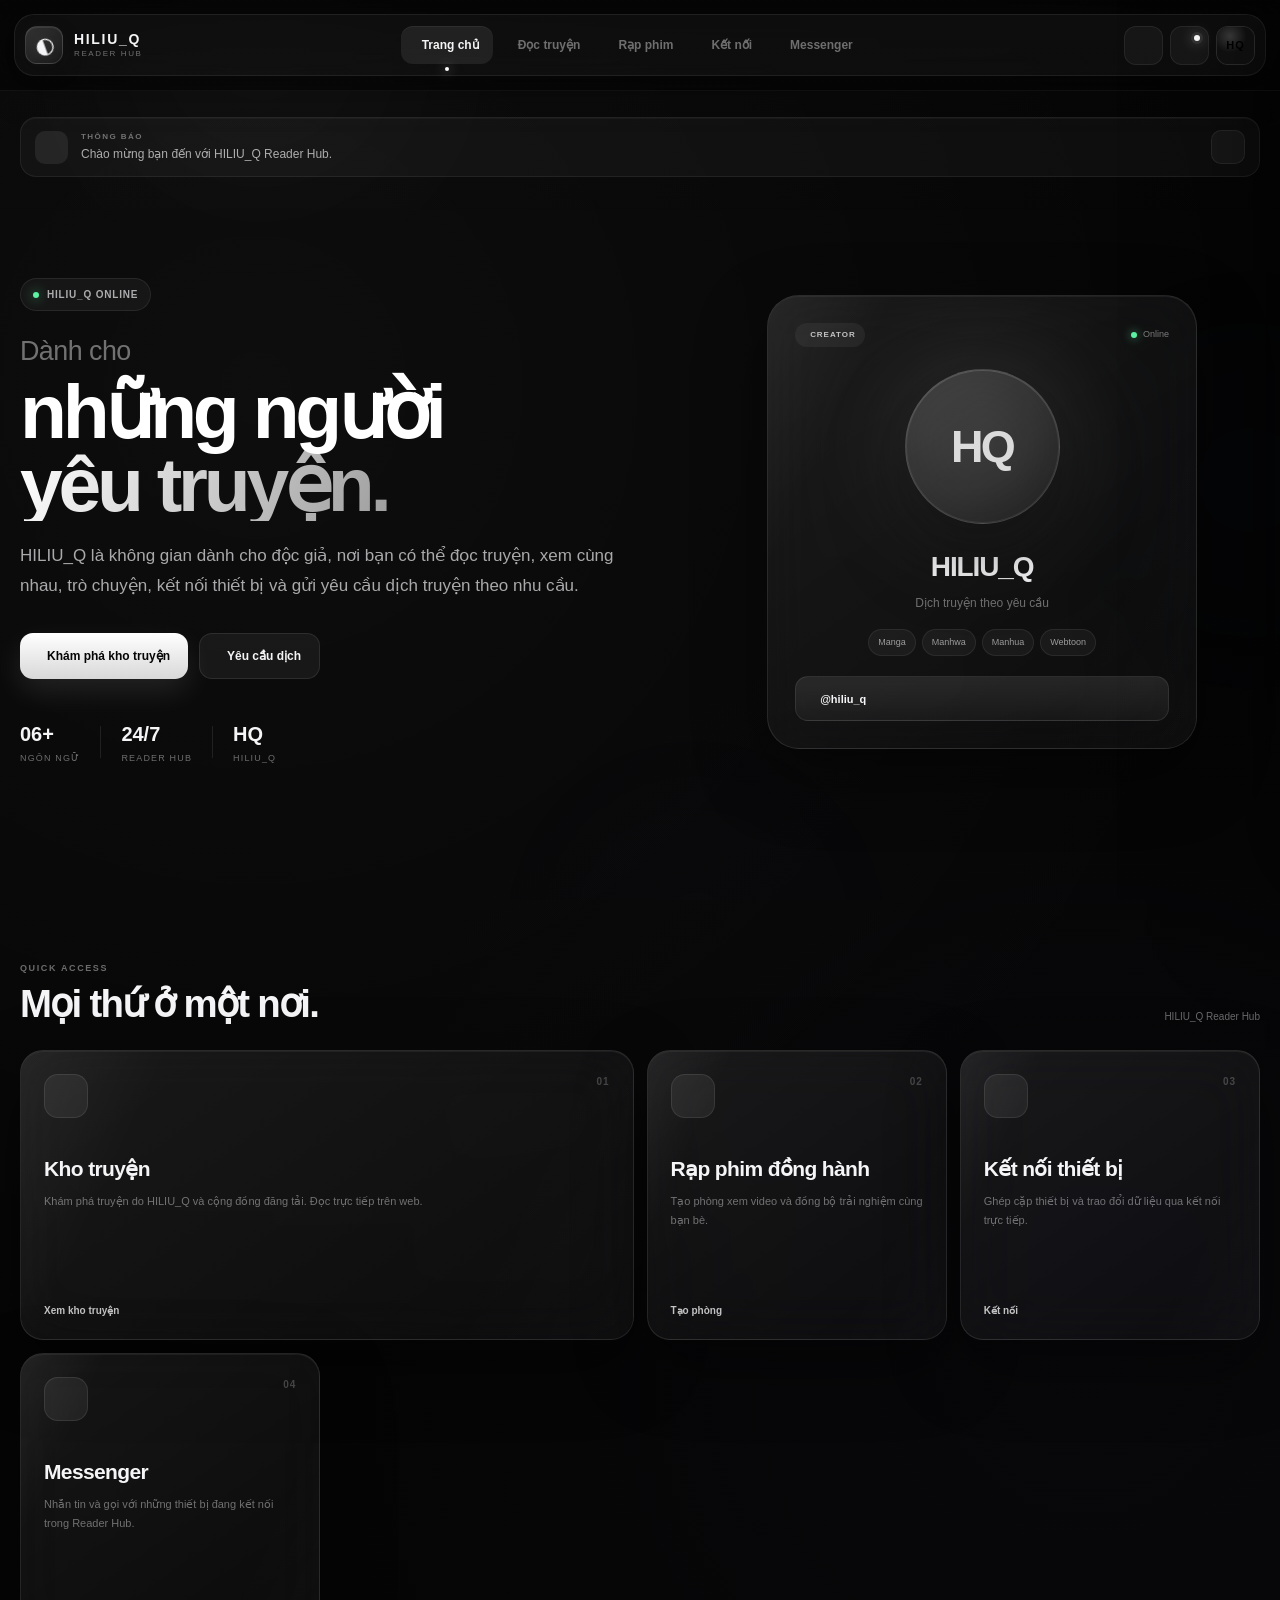
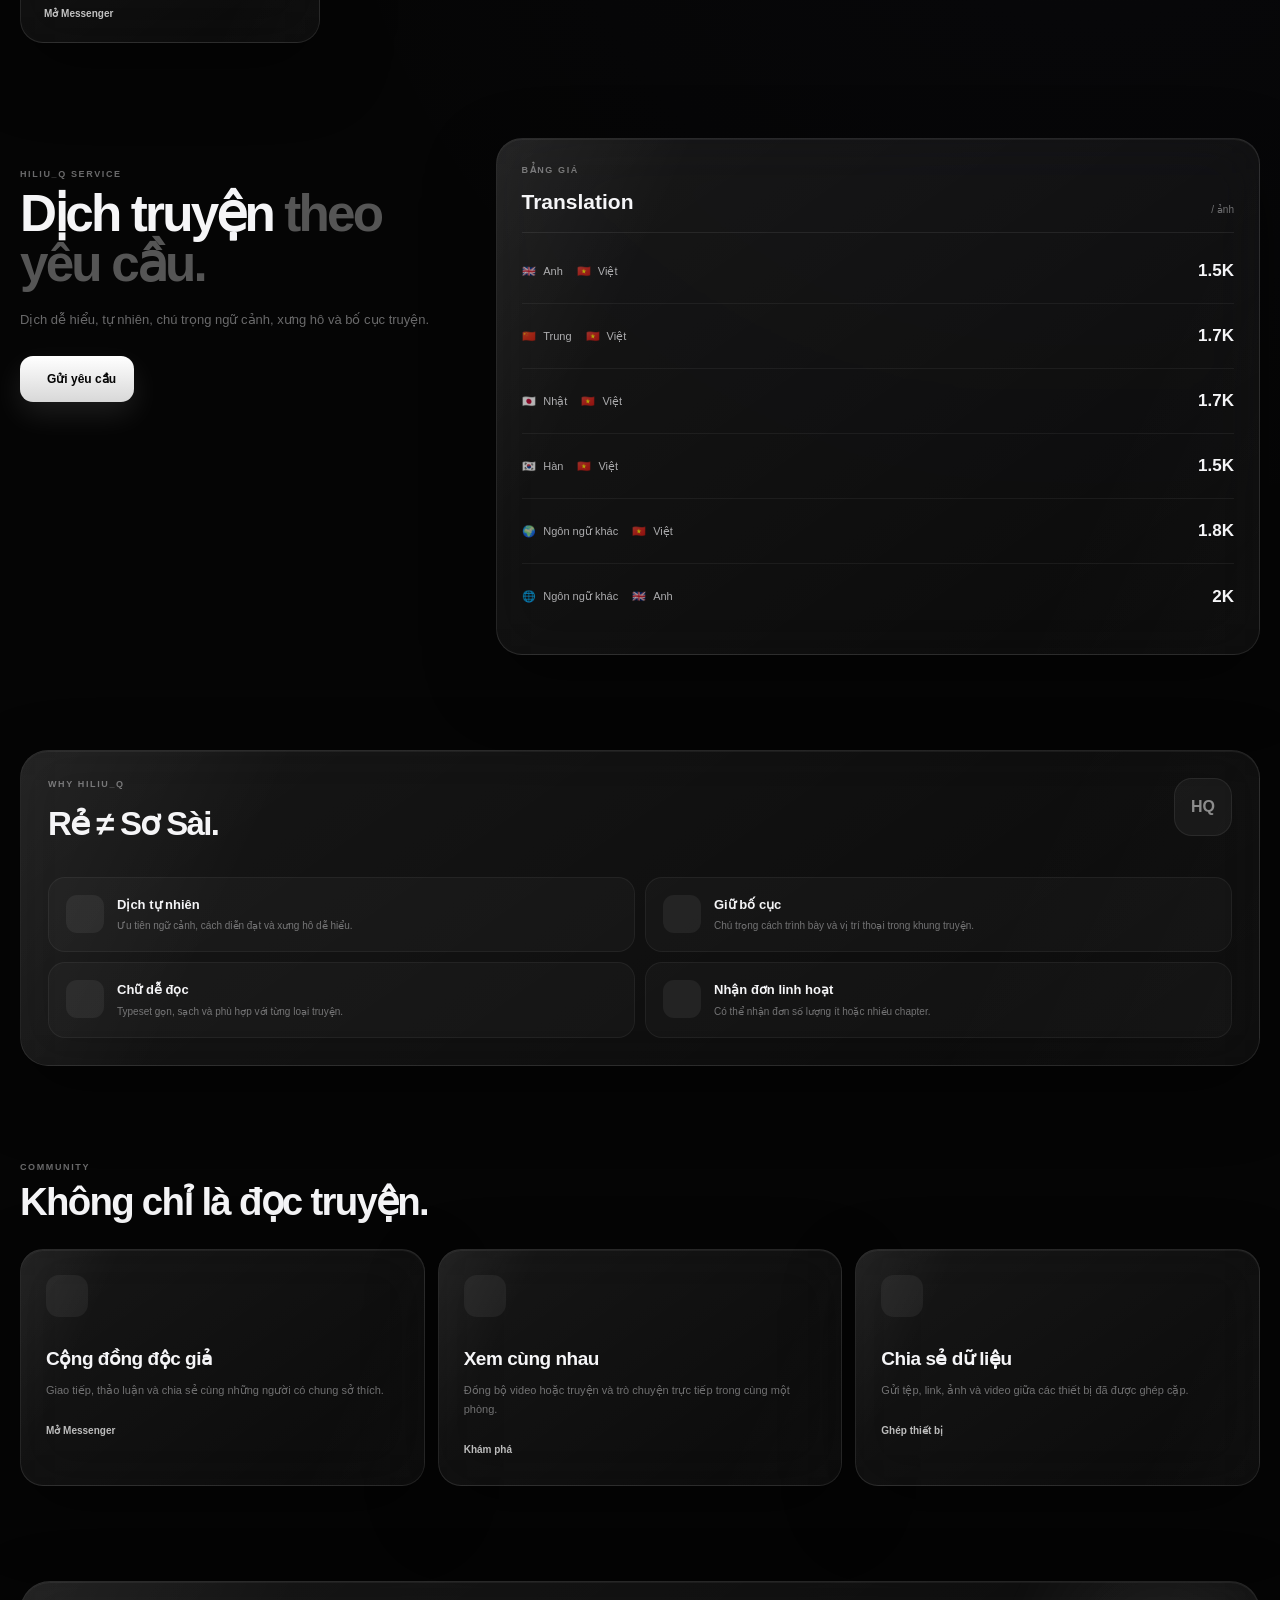
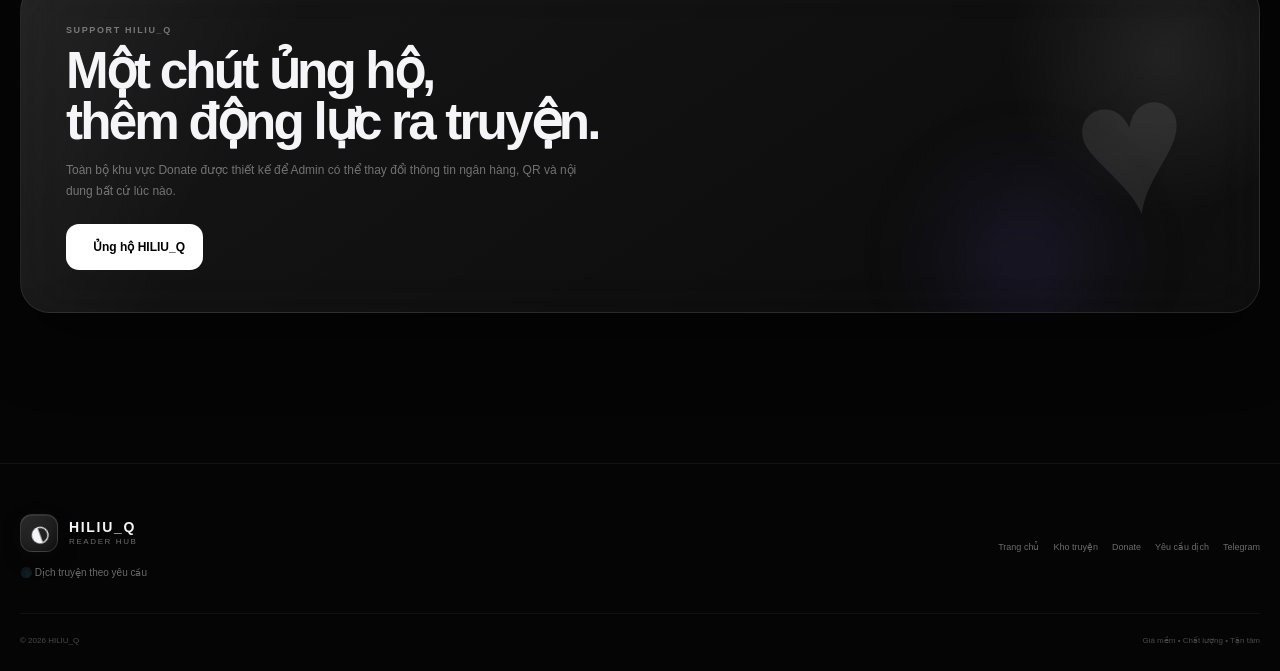
==== commit 50fc9bfe: "index.html" ====
--- a/index.html
+++ b/index.html
@@ -2268,7 +2268,7 @@
                             </span>
 
                             <strong id="bankName">
-                                Chưa cấu hình
+                                Bùi Thị Quyên
                             </strong>
 
                         </div>
@@ -2276,11 +2276,11 @@
                         <div class="bank-row">
 
                             <span>
-                                Chủ tài khoản
+                                8882319396
                             </span>
 
                             <strong id="bankOwner">
-                                Chưa cấu hình
+                                8882319396
                             </strong>
 
                         </div>
@@ -2288,11 +2288,11 @@
                         <div class="bank-row">
 
                             <span>
-                                Số tài khoản
+                                8882319396
                             </span>
 
                             <strong id="bankAccount">
-                                Chưa cấu hình
+                                8882319396
                             </strong>
 
                         </div>
@@ -2304,7 +2304,7 @@
                             </span>
 
                             <strong id="bankContent">
-                                HILIU_Q
+                                Donate HILIU_Q
                             </strong>
 
                         </div>
--- a/style.css
+++ b/style.css
@@ -0,0 +1,7075 @@
+/* ============================================================
+   HILIU_Q READER HUB
+   LIQUID GLASS / MACOS / DARK COSMIC UI
+   ============================================================ */
+
+
+/* ============================================================
+   ROOT
+   ============================================================ */
+
+:root {
+
+    --bg: #050505;
+    --bg-soft: #090909;
+    --bg-card: rgba(255, 255, 255, 0.055);
+    --bg-card-strong: rgba(255, 255, 255, 0.075);
+
+    --glass-border: rgba(255, 255, 255, 0.105);
+    --glass-border-hover: rgba(255, 255, 255, 0.18);
+
+    --text: #f5f5f7;
+    --text-soft: rgba(245, 245, 247, 0.68);
+    --text-muted: rgba(245, 245, 247, 0.42);
+
+    --white: #ffffff;
+
+    --accent: #ffffff;
+    --accent-soft: rgba(255, 255, 255, 0.12);
+
+    --green: #5df2a3;
+    --green-soft: rgba(93, 242, 163, 0.12);
+
+    --red: #ff5c6c;
+    --red-soft: rgba(255, 92, 108, 0.12);
+
+    --blue: #6ca8ff;
+    --blue-soft: rgba(108, 168, 255, 0.12);
+
+    --purple: #9e7cff;
+    --purple-soft: rgba(158, 124, 255, 0.12);
+
+    --shadow-xl:
+        0 35px 100px rgba(0, 0, 0, 0.55);
+
+    --shadow-lg:
+        0 25px 70px rgba(0, 0, 0, 0.42);
+
+    --shadow-md:
+        0 15px 40px rgba(0, 0, 0, 0.30);
+
+    --blur:
+        blur(28px) saturate(145%);
+
+    --blur-heavy:
+        blur(45px) saturate(155%);
+
+    --radius-xs: 10px;
+    --radius-sm: 14px;
+    --radius-md: 20px;
+    --radius-lg: 28px;
+    --radius-xl: 38px;
+
+    --container: 1260px;
+
+    --ease:
+        cubic-bezier(.2,.7,.2,1);
+
+}
+
+
+/* ============================================================
+   RESET
+   ============================================================ */
+
+*,
+*::before,
+*::after {
+    box-sizing: border-box;
+}
+
+
+html {
+    scroll-behavior: smooth;
+}
+
+
+body {
+    margin: 0;
+    min-height: 100vh;
+
+    background:
+        radial-gradient(
+            circle at 20% 10%,
+            rgba(255,255,255,0.035),
+            transparent 28%
+        ),
+
+        radial-gradient(
+            circle at 85% 35%,
+            rgba(130,130,255,0.025),
+            transparent 30%
+        ),
+
+        var(--bg);
+
+    color: var(--text);
+
+    font-family:
+        "Inter",
+        -apple-system,
+        BlinkMacSystemFont,
+        "Segoe UI",
+        sans-serif;
+
+    line-height: 1.5;
+
+    overflow-x: hidden;
+
+    -webkit-font-smoothing: antialiased;
+    text-rendering: optimizeLegibility;
+}
+
+
+body.modal-open {
+    overflow: hidden;
+}
+
+
+a {
+    color: inherit;
+    text-decoration: none;
+}
+
+
+button,
+input,
+textarea,
+select {
+    font: inherit;
+}
+
+
+button {
+    border: 0;
+}
+
+
+img,
+video {
+    display: block;
+    max-width: 100%;
+}
+
+
+::selection {
+    background: rgba(255,255,255,.18);
+    color: #fff;
+}
+
+
+/* ============================================================
+   SCROLLBAR
+   ============================================================ */
+
+::-webkit-scrollbar {
+    width: 8px;
+    height: 8px;
+}
+
+
+::-webkit-scrollbar-track {
+    background: transparent;
+}
+
+
+::-webkit-scrollbar-thumb {
+    background: rgba(255,255,255,.14);
+    border-radius: 99px;
+}
+
+
+::-webkit-scrollbar-thumb:hover {
+    background: rgba(255,255,255,.23);
+}
+
+
+/* ============================================================
+   AMBIENT BACKGROUND
+   ============================================================ */
+
+.ambient-background {
+    position: fixed;
+    inset: 0;
+
+    z-index: -10;
+
+    overflow: hidden;
+
+    pointer-events: none;
+
+    background:
+        linear-gradient(
+            180deg,
+            rgba(255,255,255,.012),
+            transparent 28%
+        );
+}
+
+
+.grid-overlay {
+    position: absolute;
+    inset: 0;
+
+    opacity: .23;
+
+    background-image:
+        linear-gradient(
+            rgba(255,255,255,.018) 1px,
+            transparent 1px
+        ),
+        linear-gradient(
+            90deg,
+            rgba(255,255,255,.018) 1px,
+            transparent 1px
+        );
+
+    background-size: 60px 60px;
+
+    mask-image:
+        linear-gradient(
+            to bottom,
+            black,
+            transparent 85%
+        );
+}
+
+
+.ambient-orb {
+    position: absolute;
+
+    width: 420px;
+    height: 420px;
+
+    border-radius: 50%;
+
+    filter: blur(90px);
+
+    opacity: .15;
+
+    animation:
+        ambientFloat 14s infinite alternate var(--ease);
+}
+
+
+.orb-1 {
+
+    top: -160px;
+    left: 4%;
+
+    background:
+        radial-gradient(
+            circle,
+            rgba(255,255,255,.30),
+            transparent 68%
+        );
+
+}
+
+
+.orb-2 {
+
+    top: 30%;
+    right: -180px;
+
+    background:
+        radial-gradient(
+            circle,
+            rgba(110,130,255,.24),
+            transparent 68%
+        );
+
+    animation-delay: -5s;
+
+}
+
+
+.orb-3 {
+
+    left: 38%;
+    bottom: -240px;
+
+    background:
+        radial-gradient(
+            circle,
+            rgba(165,120,255,.18),
+            transparent 68%
+        );
+
+    animation-delay: -8s;
+
+}
+
+
+@keyframes ambientFloat {
+
+    from {
+        transform:
+            translate3d(0,0,0)
+            scale(1);
+    }
+
+    to {
+        transform:
+            translate3d(30px,-25px,0)
+            scale(1.12);
+    }
+
+}
+
+
+/* ============================================================
+   GLOBAL CONTAINER
+   ============================================================ */
+
+.container {
+    width: min(
+        calc(100% - 40px),
+        var(--container)
+    );
+
+    margin-inline: auto;
+}
+
+
+.app-shell {
+    position: relative;
+
+    min-height: 100vh;
+}
+
+
+/* ============================================================
+   TOPBAR
+   ============================================================ */
+
+.topbar {
+
+    position: sticky;
+
+    top: 0;
+
+    z-index: 100;
+
+    padding: 14px 0;
+
+    background:
+        linear-gradient(
+            to bottom,
+            rgba(5,5,5,.88),
+            rgba(5,5,5,.63)
+        );
+
+    backdrop-filter:
+        blur(25px)
+        saturate(145%);
+
+    -webkit-backdrop-filter:
+        blur(25px)
+        saturate(145%);
+
+    border-bottom:
+        1px solid rgba(255,255,255,.055);
+
+}
+
+
+.topbar-inner {
+
+    width: min(
+        calc(100% - 28px),
+        1400px
+    );
+
+    min-height: 62px;
+
+    margin-inline: auto;
+
+    padding: 7px 10px;
+
+    display: flex;
+
+    align-items: center;
+
+    gap: 24px;
+
+    background:
+        rgba(255,255,255,.035);
+
+    border:
+        1px solid rgba(255,255,255,.075);
+
+    border-radius: 20px;
+
+    box-shadow:
+        0 15px 40px rgba(0,0,0,.24);
+
+}
+
+
+.brand {
+
+    display: inline-flex;
+
+    align-items: center;
+
+    gap: 11px;
+
+    flex-shrink: 0;
+}
+
+
+.brand-logo {
+
+    width: 38px;
+    height: 38px;
+
+    display: grid;
+
+    place-items: center;
+
+    border-radius: 12px;
+
+    background:
+        linear-gradient(
+            145deg,
+            rgba(255,255,255,.14),
+            rgba(255,255,255,.035)
+        );
+
+    border:
+        1px solid rgba(255,255,255,.13);
+
+    box-shadow:
+        inset 0 1px 0 rgba(255,255,255,.08),
+        0 8px 20px rgba(0,0,0,.22);
+
+}
+
+
+.brand-moon {
+
+    display: block;
+
+    font-size: 22px;
+
+    transform:
+        rotate(-20deg);
+
+    filter:
+        drop-shadow(
+            0 0 10px rgba(255,255,255,.22)
+        );
+
+}
+
+
+.brand-text {
+
+    display: flex;
+
+    flex-direction: column;
+
+    line-height: 1;
+
+}
+
+
+.brand-name {
+
+    font-family:
+        "Space Grotesk",
+        sans-serif;
+
+    font-size: 14px;
+
+    font-weight: 800;
+
+    letter-spacing: .12em;
+
+}
+
+
+.brand-subtitle {
+
+    margin-top: 4px;
+
+    font-size: 8px;
+
+    color: var(--text-muted);
+
+    letter-spacing: .20em;
+
+}
+
+
+.desktop-nav {
+
+    flex: 1;
+
+    display: flex;
+
+    justify-content: center;
+
+    align-items: center;
+
+    gap: 4px;
+
+}
+
+
+.nav-link {
+
+    position: relative;
+
+    display: inline-flex;
+
+    align-items: center;
+
+    gap: 8px;
+
+    padding: 10px 13px;
+
+    border-radius: 12px;
+
+    color: var(--text-muted);
+
+    font-size: 12px;
+
+    font-weight: 600;
+
+    transition:
+        color .25s var(--ease),
+        background .25s var(--ease),
+        transform .25s var(--ease);
+
+}
+
+
+.nav-link svg {
+
+    width: 15px;
+    height: 15px;
+
+}
+
+
+.nav-link:hover {
+
+    color: var(--text);
+
+    background:
+        rgba(255,255,255,.055);
+
+}
+
+
+.nav-link.active {
+
+    color: var(--text);
+
+    background:
+        rgba(255,255,255,.08);
+
+    box-shadow:
+        inset 0 1px 0 rgba(255,255,255,.06);
+
+}
+
+
+.nav-link.active::after {
+
+    content: "";
+
+    position: absolute;
+
+    left: 50%;
+    bottom: -7px;
+
+    width: 4px;
+    height: 4px;
+
+    transform:
+        translateX(-50%);
+
+    border-radius: 50%;
+
+    background: #fff;
+
+    box-shadow:
+        0 0 12px rgba(255,255,255,.8);
+
+}
+
+
+.topbar-actions {
+
+    display: flex;
+
+    align-items: center;
+
+    gap: 7px;
+
+}
+
+
+.icon-btn {
+
+    position: relative;
+
+    width: 39px;
+    height: 39px;
+
+    display: grid;
+
+    place-items: center;
+
+    border-radius: 12px;
+
+    color: var(--text-soft);
+
+    background:
+        rgba(255,255,255,.045);
+
+    border:
+        1px solid rgba(255,255,255,.07);
+
+    cursor: pointer;
+
+    transition:
+        transform .22s var(--ease),
+        color .22s var(--ease),
+        background .22s var(--ease),
+        border-color .22s var(--ease);
+
+}
+
+
+.icon-btn svg {
+
+    width: 17px;
+    height: 17px;
+
+}
+
+
+.icon-btn:hover {
+
+    color: #fff;
+
+    background:
+        rgba(255,255,255,.10);
+
+    border-color:
+        rgba(255,255,255,.15);
+
+    transform:
+        translateY(-1px);
+
+}
+
+
+.icon-btn.small {
+
+    width: 34px;
+    height: 34px;
+
+    border-radius: 10px;
+
+}
+
+
+.notification-dot {
+
+    position: absolute;
+
+    top: 8px;
+    right: 8px;
+
+    width: 6px;
+    height: 6px;
+
+    border-radius: 50%;
+
+    background:
+        #fff;
+
+    box-shadow:
+        0 0 0 3px rgba(255,255,255,.07),
+        0 0 14px rgba(255,255,255,.75);
+
+}
+
+
+.profile-mini {
+
+    width: 39px;
+    height: 39px;
+
+    padding: 0;
+
+    border-radius: 12px;
+
+    overflow: hidden;
+
+    background:
+        rgba(255,255,255,.05);
+
+    border:
+        1px solid rgba(255,255,255,.09);
+
+    cursor: pointer;
+
+}
+
+
+.profile-mini-avatar {
+
+    position: relative;
+
+    width: 100%;
+    height: 100%;
+
+    display: grid;
+
+    place-items: center;
+
+    overflow: hidden;
+
+    background:
+        radial-gradient(
+            circle at 35% 25%,
+            rgba(255,255,255,.18),
+            transparent 45%
+        ),
+        #111;
+
+}
+
+
+.profile-mini-avatar img {
+
+    width: 100%;
+    height: 100%;
+
+    object-fit: cover;
+
+}
+
+
+.avatar-fallback {
+
+    position: absolute;
+
+    inset: 0;
+
+    display: grid;
+
+    place-items: center;
+
+    font-size: 11px;
+
+    font-weight: 800;
+
+    letter-spacing: .08em;
+
+}
+
+
+.mobile-menu-btn {
+    display: none;
+}
+
+
+/* ============================================================
+   MOBILE SIDEBAR
+   ============================================================ */
+
+.mobile-sidebar {
+
+    position: fixed;
+
+    top: 0;
+    right: 0;
+    bottom: 0;
+
+    z-index: 200;
+
+    width: min(310px, 88vw);
+
+    padding: 20px;
+
+    transform:
+        translateX(105%);
+
+    background:
+        rgba(12,12,12,.88);
+
+    backdrop-filter:
+        blur(35px)
+        saturate(150%);
+
+    -webkit-backdrop-filter:
+        blur(35px)
+        saturate(150%);
+
+    border-left:
+        1px solid rgba(255,255,255,.09);
+
+    box-shadow:
+        -30px 0 100px rgba(0,0,0,.5);
+
+    transition:
+        transform .4s var(--ease);
+
+}
+
+
+.mobile-sidebar.open {
+
+    transform:
+        translateX(0);
+
+}
+
+
+.mobile-sidebar-head {
+
+    display: flex;
+
+    align-items: center;
+    justify-content: space-between;
+
+    margin-bottom: 28px;
+
+}
+
+
+.mobile-nav {
+
+    display: flex;
+
+    flex-direction: column;
+
+    gap: 6px;
+
+}
+
+
+.mobile-nav a {
+
+    display: flex;
+
+    align-items: center;
+
+    gap: 12px;
+
+    padding: 13px 14px;
+
+    border-radius: 14px;
+
+    color: var(--text-soft);
+
+    font-size: 14px;
+
+    font-weight: 600;
+
+    transition:
+        background .2s ease,
+        color .2s ease;
+
+}
+
+
+.mobile-nav a:hover,
+.mobile-nav a.active {
+
+    background:
+        rgba(255,255,255,.08);
+
+    color: white;
+
+}
+
+
+.mobile-nav svg {
+
+    width: 18px;
+    height: 18px;
+
+}
+
+
+/* ============================================================
+   MAIN
+   ============================================================ */
+
+.main-content {
+
+    position: relative;
+
+    min-height: 70vh;
+
+}
+
+
+.announcement-section {
+
+    padding-top: 26px;
+
+}
+
+
+.announcement-card {
+
+    display: flex;
+
+    align-items: center;
+
+    gap: 13px;
+
+    padding: 12px 14px;
+
+    background:
+        rgba(255,255,255,.035);
+
+    border:
+        1px solid rgba(255,255,255,.07);
+
+    border-radius: 16px;
+
+    box-shadow:
+        inset 0 1px 0 rgba(255,255,255,.035);
+
+}
+
+
+.announcement-icon {
+
+    width: 33px;
+    height: 33px;
+
+    display: grid;
+    place-items: center;
+
+    flex-shrink: 0;
+
+    border-radius: 10px;
+
+    background:
+        rgba(255,255,255,.08);
+
+}
+
+
+.announcement-icon svg {
+
+    width: 16px;
+    height: 16px;
+
+}
+
+
+.announcement-content {
+
+    flex: 1;
+
+    min-width: 0;
+
+}
+
+
+.announcement-label {
+
+    display: block;
+
+    margin-bottom: 2px;
+
+    font-size: 8px;
+
+    font-weight: 800;
+
+    color: var(--text-muted);
+
+    letter-spacing: .18em;
+
+}
+
+
+.announcement-content p {
+
+    margin: 0;
+
+    white-space: nowrap;
+
+    overflow: hidden;
+
+    text-overflow: ellipsis;
+
+    color: var(--text-soft);
+
+    font-size: 12px;
+
+}
+
+
+/* ============================================================
+   PAGE SECTIONS
+   ============================================================ */
+
+.page-section {
+
+    display: none;
+
+    padding-bottom: 100px;
+
+}
+
+
+.page-section.active-page {
+
+    display: block;
+
+    animation:
+        pageEnter .55s var(--ease);
+
+}
+
+
+@keyframes pageEnter {
+
+    from {
+        opacity: 0;
+        transform:
+            translateY(15px);
+    }
+
+    to {
+        opacity: 1;
+        transform:
+            translateY(0);
+    }
+
+}
+
+
+/* ============================================================
+   HERO
+   ============================================================ */
+
+.hero {
+
+    min-height: 690px;
+
+    display: grid;
+
+    grid-template-columns:
+        1.05fr
+        .95fr;
+
+    align-items: center;
+
+    gap: 70px;
+
+    padding-top: 55px;
+    padding-bottom: 55px;
+
+}
+
+
+.hero-content {
+
+    position: relative;
+
+    z-index: 2;
+
+}
+
+
+.status-pill {
+
+    display: inline-flex;
+
+    align-items: center;
+
+    gap: 8px;
+
+    padding: 8px 12px;
+
+    border-radius: 999px;
+
+    background:
+        rgba(255,255,255,.045);
+
+    border:
+        1px solid rgba(255,255,255,.08);
+
+    color: var(--text-soft);
+
+    font-size: 10px;
+
+    font-weight: 700;
+
+    letter-spacing: .08em;
+
+}
+
+
+.status-indicator {
+
+    width: 6px;
+    height: 6px;
+
+    border-radius: 50%;
+
+    background:
+        var(--green);
+
+    box-shadow:
+        0 0 12px
+        rgba(93,242,163,.75);
+
+    animation:
+        pulseDot 2s infinite;
+
+}
+
+
+@keyframes pulseDot {
+
+    0%,
+    100% {
+        opacity: 1;
+        transform: scale(1);
+    }
+
+    50% {
+        opacity: .5;
+        transform: scale(.75);
+    }
+
+}
+
+
+.hero-title {
+
+    margin:
+        28px 0 20px;
+
+    max-width: 800px;
+
+    font-family:
+        "Space Grotesk",
+        sans-serif;
+
+    font-size:
+        clamp(
+            52px,
+            6vw,
+            92px
+        );
+
+    line-height: .95;
+
+    letter-spacing:
+        -.055em;
+
+}
+
+
+.hero-title span {
+
+    display: block;
+
+}
+
+
+.hero-title-small {
+
+    color:
+        rgba(255,255,255,.42);
+
+    font-size:
+        .35em;
+
+    font-weight: 500;
+
+    letter-spacing:
+        -.02em;
+
+    margin-bottom: 10px;
+
+}
+
+
+.hero-title-main {
+
+    color:
+        #fff;
+
+}
+
+
+.hero-title-gradient {
+
+    background:
+        linear-gradient(
+            115deg,
+            #fff 0%,
+            #bcbcbc 42%,
+            #666 100%
+        );
+
+    -webkit-background-clip: text;
+    background-clip: text;
+
+    -webkit-text-fill-color:
+        transparent;
+
+}
+
+
+.hero-description {
+
+    max-width: 650px;
+
+    margin: 0;
+
+    color:
+        var(--text-soft);
+
+    font-size:
+        clamp(
+            14px,
+            1.4vw,
+            17px
+        );
+
+    line-height: 1.8;
+
+}
+
+
+.hero-actions {
+
+    display: flex;
+
+    flex-wrap: wrap;
+
+    gap: 11px;
+
+    margin-top: 31px;
+
+}
+
+
+.btn {
+
+    min-height: 46px;
+
+    display: inline-flex;
+
+    align-items: center;
+
+    justify-content: center;
+
+    gap: 9px;
+
+    padding:
+        0 18px;
+
+    border-radius: 13px;
+
+    font-size: 12px;
+
+    font-weight: 700;
+
+    cursor: pointer;
+
+    transition:
+        transform .24s var(--ease),
+        background .24s var(--ease),
+        box-shadow .24s var(--ease),
+        border-color .24s var(--ease);
+
+}
+
+
+.btn svg {
+
+    width: 16px;
+    height: 16px;
+
+}
+
+
+.btn:hover {
+
+    transform:
+        translateY(-2px);
+
+}
+
+
+.btn-primary {
+
+    color: #050505;
+
+    background:
+        linear-gradient(
+            180deg,
+            #fff,
+            #d8d8d8
+        );
+
+    box-shadow:
+        0 12px 30px rgba(255,255,255,.10);
+
+}
+
+
+.btn-primary:hover {
+
+    box-shadow:
+        0 16px 38px rgba(255,255,255,.16);
+
+}
+
+
+.btn-secondary {
+
+    color:
+        var(--text);
+
+    background:
+        rgba(255,255,255,.055);
+
+    border:
+        1px solid rgba(255,255,255,.09);
+
+}
+
+
+.btn-secondary:hover {
+
+    background:
+        rgba(255,255,255,.09);
+
+    border-color:
+        rgba(255,255,255,.15);
+
+}
+
+
+.btn-light {
+
+    color:
+        #000;
+
+    background:
+        #fff;
+
+}
+
+
+.full-width {
+
+    width: 100%;
+
+}
+
+
+.hero-meta {
+
+    display: flex;
+
+    align-items: center;
+
+    gap: 20px;
+
+    margin-top: 40px;
+
+}
+
+
+.hero-meta-item {
+
+    display: flex;
+
+    flex-direction: column;
+
+    gap: 3px;
+
+}
+
+
+.hero-meta-value {
+
+    font-family:
+        "Space Grotesk",
+        sans-serif;
+
+    font-size: 20px;
+
+    font-weight: 700;
+
+}
+
+
+.hero-meta-label {
+
+    color:
+        var(--text-muted);
+
+    font-size: 9px;
+
+    text-transform: uppercase;
+
+    letter-spacing: .13em;
+
+}
+
+
+.hero-meta-divider {
+
+    width: 1px;
+
+    height: 32px;
+
+    background:
+        rgba(255,255,255,.09);
+
+}
+
+
+/* ============================================================
+   GLASS
+   ============================================================ */
+
+.glass-card {
+
+    position: relative;
+
+    background:
+        linear-gradient(
+            145deg,
+            rgba(255,255,255,.075),
+            rgba(255,255,255,.025)
+        );
+
+    border:
+        1px solid var(--glass-border);
+
+    box-shadow:
+        inset 0 1px 0 rgba(255,255,255,.055),
+        var(--shadow-lg);
+
+    backdrop-filter:
+        var(--blur);
+
+    -webkit-backdrop-filter:
+        var(--blur);
+
+}
+
+
+.glass-card::before {
+
+    content: "";
+
+    position: absolute;
+
+    inset: 0;
+
+    pointer-events: none;
+
+    border-radius: inherit;
+
+    background:
+        linear-gradient(
+            115deg,
+            rgba(255,255,255,.07),
+            transparent 20%,
+            transparent 75%,
+            rgba(255,255,255,.025)
+        );
+
+    opacity: .8;
+
+}
+
+
+/* ============================================================
+   HERO PROFILE
+   ============================================================ */
+
+.hero-profile {
+
+    position: relative;
+
+    display: flex;
+
+    justify-content: center;
+
+}
+
+
+.profile-glow {
+
+    position: absolute;
+
+    width: 300px;
+    height: 300px;
+
+    border-radius: 50%;
+
+    background:
+        radial-gradient(
+            circle,
+            rgba(255,255,255,.13),
+            transparent 68%
+        );
+
+    filter: blur(25px);
+
+    animation:
+        profileGlow 6s infinite alternate var(--ease);
+
+}
+
+
+@keyframes profileGlow {
+
+    from {
+        transform:
+            translate3d(-15px,0,0)
+            scale(.95);
+    }
+
+    to {
+        transform:
+            translate3d(18px,-18px,0)
+            scale(1.08);
+    }
+
+}
+
+
+.profile-card {
+
+    width: min(
+        100%,
+        430px
+    );
+
+    padding: 27px;
+
+    border-radius: 32px;
+
+    text-align: center;
+
+    overflow: hidden;
+
+    transition:
+        transform .4s var(--ease),
+        border-color .4s var(--ease);
+
+}
+
+
+.profile-card:hover {
+
+    transform:
+        translateY(-7px)
+        rotateX(1deg)
+        rotateY(-1deg);
+
+    border-color:
+        rgba(255,255,255,.16);
+
+}
+
+
+.profile-card-top {
+
+    display: flex;
+
+    align-items: center;
+    justify-content: space-between;
+
+    margin-bottom: 22px;
+
+}
+
+
+.profile-badge {
+
+    display: inline-flex;
+
+    align-items: center;
+
+    gap: 6px;
+
+    padding: 6px 9px;
+
+    border-radius: 999px;
+
+    font-size: 8px;
+
+    font-weight: 800;
+
+    letter-spacing: .12em;
+
+    color:
+        rgba(255,255,255,.72);
+
+    background:
+        rgba(255,255,255,.055);
+
+}
+
+
+.profile-badge svg {
+
+    width: 12px;
+    height: 12px;
+
+}
+
+
+.profile-status {
+
+    display: flex;
+
+    align-items: center;
+
+    gap: 6px;
+
+    color:
+        rgba(255,255,255,.45);
+
+    font-size: 9px;
+
+}
+
+
+.profile-status span {
+
+    width: 6px;
+    height: 6px;
+
+    border-radius: 50%;
+
+    background:
+        var(--green);
+
+    box-shadow:
+        0 0 10px
+        rgba(93,242,163,.7);
+
+}
+
+
+.avatar-large {
+
+    position: relative;
+
+    width: 155px;
+    height: 155px;
+
+    margin:
+        10px auto 22px;
+
+    display: grid;
+    place-items: center;
+
+    border-radius: 50%;
+
+    background:
+        linear-gradient(
+            145deg,
+            rgba(255,255,255,.14),
+            rgba(255,255,255,.025)
+        );
+
+    border:
+        1px solid rgba(255,255,255,.13);
+
+    box-shadow:
+        0 30px 80px rgba(0,0,0,.44),
+        inset 0 1px 0 rgba(255,255,255,.08);
+
+    overflow: hidden;
+
+}
+
+
+.avatar-large::after {
+
+    content: "";
+
+    position: absolute;
+
+    inset: 0;
+
+    border-radius: inherit;
+
+    box-shadow:
+        inset 0 0 0 1px rgba(255,255,255,.07);
+
+}
+
+
+.avatar-large img {
+
+    width: 100%;
+    height: 100%;
+
+    object-fit: cover;
+
+}
+
+
+.avatar-large-fallback {
+
+    position: absolute;
+
+    inset: 0;
+
+    display: grid;
+
+    place-items: center;
+
+    font-family:
+        "Space Grotesk",
+        sans-serif;
+
+    font-size: 45px;
+
+    font-weight: 800;
+
+    letter-spacing: -.06em;
+
+    color:
+        rgba(255,255,255,.82);
+
+}
+
+
+.profile-card h2 {
+
+    margin: 0;
+
+    font-family:
+        "Space Grotesk",
+        sans-serif;
+
+    font-size: 28px;
+
+    letter-spacing: -.04em;
+
+}
+
+
+.profile-card > p {
+
+    margin:
+        6px 0 17px;
+
+    color:
+        var(--text-muted);
+
+    font-size: 12px;
+
+}
+
+
+.profile-tags {
+
+    display: flex;
+
+    flex-wrap: wrap;
+
+    justify-content: center;
+
+    gap: 6px;
+
+}
+
+
+.profile-tags span {
+
+    padding: 6px 9px;
+
+    border-radius: 999px;
+
+    background:
+        rgba(255,255,255,.045);
+
+    border:
+        1px solid rgba(255,255,255,.07);
+
+    color:
+        rgba(255,255,255,.57);
+
+    font-size: 9px;
+
+}
+
+
+.telegram-btn {
+
+    margin-top: 20px;
+
+    min-height: 45px;
+
+    display: flex;
+
+    align-items: center;
+
+    gap: 10px;
+
+    padding:
+        0 14px;
+
+    border-radius: 13px;
+
+    background:
+        linear-gradient(
+            180deg,
+            rgba(255,255,255,.095),
+            rgba(255,255,255,.045)
+        );
+
+    border:
+        1px solid rgba(255,255,255,.085);
+
+    font-size: 11px;
+
+    font-weight: 700;
+
+    transition:
+        background .22s ease,
+        transform .22s var(--ease);
+
+}
+
+
+.telegram-btn:hover {
+
+    transform:
+        translateY(-2px);
+
+    background:
+        rgba(255,255,255,.11);
+
+}
+
+
+.telegram-btn svg {
+
+    width: 16px;
+    height: 16px;
+
+}
+
+
+.telegram-arrow {
+
+    margin-left: auto;
+
+    opacity: .5;
+
+}
+
+
+/* ============================================================
+   SECTION
+   ============================================================ */
+
+.section-block {
+
+    margin-top: 95px;
+
+}
+
+
+.section-heading {
+
+    display: flex;
+
+    justify-content: space-between;
+
+    align-items: flex-end;
+
+    gap: 20px;
+
+    margin-bottom: 26px;
+
+}
+
+
+.eyebrow {
+
+    display: block;
+
+    margin-bottom: 8px;
+
+    color:
+        var(--text-muted);
+
+    font-size: 9px;
+
+    font-weight: 800;
+
+    letter-spacing: .18em;
+
+    text-transform: uppercase;
+
+}
+
+
+.section-heading h2,
+.section-heading h1 {
+
+    margin: 0;
+
+    font-family:
+        "Space Grotesk",
+        sans-serif;
+
+    font-size:
+        clamp(26px, 3vw, 42px);
+
+    line-height: 1.05;
+
+    letter-spacing: -.045em;
+
+}
+
+
+.section-note {
+
+    color:
+        var(--text-muted);
+
+    font-size: 10px;
+
+}
+
+
+/* ============================================================
+   FEATURE GRID
+   ============================================================ */
+
+.feature-grid {
+
+    display: grid;
+
+    grid-template-columns:
+        repeat(4, 1fr);
+
+    gap: 13px;
+
+}
+
+
+.feature-card {
+
+    min-height: 290px;
+
+    padding: 23px;
+
+    border-radius: 23px;
+
+    cursor: pointer;
+
+    overflow: hidden;
+
+    transition:
+        transform .32s var(--ease),
+        border-color .32s ease,
+        background .32s ease;
+
+}
+
+
+.feature-card:hover {
+
+    transform:
+        translateY(-6px);
+
+    border-color:
+        var(--glass-border-hover);
+
+    background:
+        linear-gradient(
+            145deg,
+            rgba(255,255,255,.095),
+            rgba(255,255,255,.032)
+        );
+
+}
+
+
+.feature-card-large {
+
+    grid-column:
+        span 2;
+
+}
+
+
+.feature-icon {
+
+    width: 44px;
+    height: 44px;
+
+    display: grid;
+    place-items: center;
+
+    border-radius: 14px;
+
+    background:
+        rgba(255,255,255,.065);
+
+    border:
+        1px solid rgba(255,255,255,.085);
+
+    margin-bottom: 35px;
+
+}
+
+
+.feature-icon svg {
+
+    width: 19px;
+    height: 19px;
+
+}
+
+
+.feature-number {
+
+    position: absolute;
+
+    top: 23px;
+    right: 23px;
+
+    color:
+        rgba(255,255,255,.22);
+
+    font-size: 10px;
+
+    font-weight: 800;
+
+    letter-spacing: .10em;
+
+}
+
+
+.feature-card h3 {
+
+    margin:
+        0 0 8px;
+
+    font-family:
+        "Space Grotesk",
+        sans-serif;
+
+    font-size: 21px;
+
+    letter-spacing: -.03em;
+
+}
+
+
+.feature-card p {
+
+    margin: 0;
+
+    color:
+        var(--text-muted);
+
+    font-size: 11px;
+
+    line-height: 1.7;
+
+}
+
+
+.feature-link {
+
+    position: absolute;
+
+    bottom: 21px;
+    left: 23px;
+
+    display: inline-flex;
+
+    align-items: center;
+
+    gap: 7px;
+
+    color:
+        rgba(255,255,255,.75);
+
+    font-size: 10px;
+
+    font-weight: 700;
+
+}
+
+
+.feature-link svg {
+
+    width: 14px;
+    height: 14px;
+
+    transition:
+        transform .25s ease;
+
+}
+
+
+.feature-card:hover .feature-link svg {
+
+    transform:
+        translateX(4px);
+
+}
+
+
+/* ============================================================
+   SERVICE
+   ============================================================ */
+
+.service-layout {
+
+    display: grid;
+
+    grid-template-columns:
+        .75fr
+        1.25fr;
+
+    gap: 18px;
+
+    align-items: stretch;
+
+}
+
+
+.service-intro {
+
+    padding:
+        30px 10px 30px 0;
+
+}
+
+
+.service-intro h2 {
+
+    margin:
+        0 0 18px;
+
+    font-family:
+        "Space Grotesk",
+        sans-serif;
+
+    font-size:
+        clamp(33px,4vw,54px);
+
+    line-height: .98;
+
+    letter-spacing: -.055em;
+
+}
+
+
+.service-intro h2 span {
+
+    color:
+        rgba(255,255,255,.32);
+
+}
+
+
+.service-intro p {
+
+    max-width: 410px;
+
+    margin:
+        0 0 25px;
+
+    color:
+        var(--text-muted);
+
+    font-size: 13px;
+
+    line-height: 1.8;
+
+}
+
+
+.price-panel {
+
+    padding: 25px;
+
+    border-radius: 26px;
+
+}
+
+
+.price-panel-head {
+
+    display: flex;
+
+    justify-content: space-between;
+
+    align-items: flex-end;
+
+    padding-bottom: 15px;
+
+    border-bottom:
+        1px solid rgba(255,255,255,.075);
+
+}
+
+
+.price-panel-head h3 {
+
+    margin: 0;
+
+    font-family:
+        "Space Grotesk",
+        sans-serif;
+
+    font-size: 21px;
+
+}
+
+
+.price-unit {
+
+    color:
+        var(--text-muted);
+
+    font-size: 10px;
+
+}
+
+
+.price-list {
+
+    margin-top: 6px;
+
+}
+
+
+.price-row {
+
+    min-height: 65px;
+
+    display: flex;
+
+    align-items: center;
+    justify-content: space-between;
+
+    gap: 14px;
+
+    border-bottom:
+        1px solid rgba(255,255,255,.055);
+
+}
+
+
+.price-row:last-child {
+
+    border-bottom: 0;
+
+}
+
+
+.language {
+
+    display: flex;
+
+    align-items: center;
+
+    gap: 7px;
+
+    min-width: 0;
+
+    color:
+        var(--text-soft);
+
+    font-size: 11px;
+
+}
+
+
+.language svg {
+
+    width: 11px;
+    height: 11px;
+
+    color:
+        var(--text-muted);
+
+}
+
+
+.price-row strong {
+
+    flex-shrink: 0;
+
+    font-family:
+        "Space Grotesk",
+        sans-serif;
+
+    font-size: 17px;
+
+}
+
+
+/* ============================================================
+   BENEFITS
+   ============================================================ */
+
+.benefits-card {
+
+    padding: 27px;
+
+    border-radius: 28px;
+
+    overflow: hidden;
+
+}
+
+
+.benefits-header {
+
+    display: flex;
+
+    align-items: flex-start;
+
+    justify-content: space-between;
+
+    margin-bottom: 28px;
+
+}
+
+
+.benefits-header h2 {
+
+    margin: 0;
+
+    font-family:
+        "Space Grotesk",
+        sans-serif;
+
+    font-size: 33px;
+
+    letter-spacing: -.05em;
+
+}
+
+
+.benefits-mark {
+
+    width: 58px;
+    height: 58px;
+
+    display: grid;
+    place-items: center;
+
+    border-radius: 18px;
+
+    color:
+        rgba(255,255,255,.5);
+
+    background:
+        rgba(255,255,255,.045);
+
+    border:
+        1px solid rgba(255,255,255,.07);
+
+    font-family:
+        "Space Grotesk",
+        sans-serif;
+
+    font-weight: 800;
+
+}
+
+
+.benefits-grid {
+
+    display: grid;
+
+    grid-template-columns:
+        repeat(2, 1fr);
+
+    gap: 10px;
+
+}
+
+
+.benefit {
+
+    display: flex;
+
+    gap: 13px;
+
+    padding: 17px;
+
+    border-radius: 17px;
+
+    background:
+        rgba(255,255,255,.028);
+
+    border:
+        1px solid rgba(255,255,255,.05);
+
+}
+
+
+.benefit-icon {
+
+    width: 38px;
+    height: 38px;
+
+    flex-shrink: 0;
+
+    display: grid;
+    place-items: center;
+
+    border-radius: 11px;
+
+    background:
+        rgba(255,255,255,.06);
+
+}
+
+
+.benefit-icon svg {
+
+    width: 16px;
+    height: 16px;
+
+}
+
+
+.benefit h3 {
+
+    margin:
+        0 0 4px;
+
+    font-size: 13px;
+
+}
+
+
+.benefit p {
+
+    margin: 0;
+
+    color:
+        var(--text-muted);
+
+    font-size: 10px;
+
+    line-height: 1.6;
+
+}
+
+
+/* ============================================================
+   COMMUNITY
+   ============================================================ */
+
+.community-grid {
+
+    display: grid;
+
+    grid-template-columns:
+        repeat(3, 1fr);
+
+    gap: 13px;
+
+}
+
+
+.community-card {
+
+    padding: 25px;
+
+    border-radius: 23px;
+
+    overflow: hidden;
+
+    transition:
+        transform .3s var(--ease),
+        border-color .3s ease;
+
+}
+
+
+.community-card:hover {
+
+    transform:
+        translateY(-5px);
+
+    border-color:
+        rgba(255,255,255,.15);
+
+}
+
+
+.community-icon {
+
+    width: 42px;
+    height: 42px;
+
+    display: grid;
+    place-items: center;
+
+    border-radius: 13px;
+
+    margin-bottom: 28px;
+
+    background:
+        rgba(255,255,255,.055);
+
+}
+
+
+.community-icon svg {
+
+    width: 18px;
+    height: 18px;
+
+}
+
+
+.community-card h3 {
+
+    margin:
+        0 0 8px;
+
+    font-family:
+        "Space Grotesk",
+        sans-serif;
+
+    font-size: 19px;
+
+    letter-spacing: -.025em;
+
+}
+
+
+.community-card p {
+
+    margin:
+        0 0 17px;
+
+    color:
+        var(--text-muted);
+
+    font-size: 11px;
+
+    line-height: 1.7;
+
+}
+
+
+.text-btn {
+
+    display: inline-flex;
+
+    align-items: center;
+
+    gap: 7px;
+
+    padding: 0;
+
+    color:
+        rgba(255,255,255,.72);
+
+    background: transparent;
+
+    font-size: 10px;
+
+    font-weight: 700;
+
+    cursor: pointer;
+
+}
+
+
+.text-btn svg {
+
+    width: 13px;
+    height: 13px;
+
+}
+
+
+.text-btn:hover {
+
+    color: white;
+
+}
+
+
+/* ============================================================
+   DONATE BANNER
+   ============================================================ */
+
+.donate-banner {
+
+    min-height: 320px;
+
+    display: flex;
+
+    align-items: center;
+
+    padding:
+        42px 45px;
+
+    border-radius: 30px;
+
+    overflow: hidden;
+
+}
+
+
+.donate-banner::after {
+
+    content: "";
+
+    position: absolute;
+
+    right: -80px;
+    top: -100px;
+
+    width: 350px;
+    height: 350px;
+
+    border-radius: 50%;
+
+    background:
+        radial-gradient(
+            circle,
+            rgba(255,255,255,.08),
+            transparent 67%
+        );
+
+    filter:
+        blur(5px);
+
+}
+
+
+.donate-banner-glow {
+
+    position: absolute;
+
+    right: 100px;
+    bottom: -80px;
+
+    width: 270px;
+    height: 270px;
+
+    border-radius: 50%;
+
+    background:
+        radial-gradient(
+            circle,
+            rgba(120,100,255,.12),
+            transparent 65%
+        );
+
+    filter: blur(35px);
+
+}
+
+
+.donate-content {
+
+    position: relative;
+
+    z-index: 2;
+
+}
+
+
+.donate-content h2 {
+
+    margin:
+        0 0 13px;
+
+    font-family:
+        "Space Grotesk",
+        sans-serif;
+
+    font-size:
+        clamp(30px,4vw,53px);
+
+    line-height: 1;
+
+    letter-spacing: -.055em;
+
+}
+
+
+.donate-content p {
+
+    max-width: 540px;
+
+    margin:
+        0 0 22px;
+
+    color:
+        var(--text-muted);
+
+    font-size: 12px;
+
+    line-height: 1.75;
+
+}
+
+
+.donate-symbol {
+
+    position: absolute;
+
+    right: 70px;
+
+    z-index: 2;
+
+    color:
+        rgba(255,255,255,.09);
+
+    font-size:
+        clamp(110px,15vw,210px);
+
+    line-height: 1;
+
+    user-select: none;
+
+    transform:
+        rotate(-8deg);
+
+}
+
+
+/* ============================================================
+   PAGE HEADER
+   ============================================================ */
+
+.page-header {
+
+    padding-top: 75px;
+
+    margin-bottom: 34px;
+
+}
+
+
+.page-header h1 {
+
+    margin: 0 0 12px;
+
+    font-family:
+        "Space Grotesk",
+        sans-serif;
+
+    font-size:
+        clamp(42px,6vw,72px);
+
+    line-height: .95;
+
+    letter-spacing: -.06em;
+
+}
+
+
+.page-header p {
+
+    max-width: 610px;
+
+    margin: 0;
+
+    color:
+        var(--text-muted);
+
+    font-size: 13px;
+
+    line-height: 1.75;
+
+}
+
+
+/* ============================================================
+   TOOLBAR
+   ============================================================ */
+
+.toolbar {
+
+    display: flex;
+
+    align-items: center;
+
+    gap: 10px;
+
+    padding: 11px;
+
+    margin-bottom: 17px;
+
+    border-radius: 18px;
+
+}
+
+
+.search-box {
+
+    position: relative;
+
+    flex: 1;
+
+}
+
+
+.search-box svg {
+
+    position: absolute;
+
+    top: 50%;
+    left: 13px;
+
+    width: 16px;
+    height: 16px;
+
+    transform:
+        translateY(-50%);
+
+    color:
+        var(--text-muted);
+
+}
+
+
+.search-box input,
+.global-search-box input {
+
+    width: 100%;
+
+    min-height: 43px;
+
+    padding:
+        0 13px 0 39px;
+
+    color:
+        #fff;
+
+    background:
+        rgba(0,0,0,.17);
+
+    border:
+        1px solid rgba(255,255,255,.065);
+
+    border-radius: 12px;
+
+    outline: none;
+
+    transition:
+        border-color .2s ease,
+        background .2s ease;
+
+}
+
+
+.search-box input:focus,
+.global-search-box input:focus {
+
+    border-color:
+        rgba(255,255,255,.16);
+
+    background:
+        rgba(255,255,255,.045);
+
+}
+
+
+input::placeholder,
+textarea::placeholder {
+
+    color:
+        rgba(255,255,255,.30);
+
+}
+
+
+.select-control,
+.form-field select {
+
+    min-height: 43px;
+
+    padding:
+        0 13px;
+
+    color:
+        var(--text-soft);
+
+    background:
+        rgba(255,255,255,.045);
+
+    border:
+        1px solid rgba(255,255,255,.07);
+
+    border-radius: 12px;
+
+    outline: none;
+
+    cursor: pointer;
+
+}
+
+
+.select-control option,
+.form-field select option {
+
+    background: #111;
+
+    color: #fff;
+
+}
+
+
+/* ============================================================
+   COMIC
+   ============================================================ */
+
+.comic-grid {
+
+    display: grid;
+
+    grid-template-columns:
+        repeat(4, 1fr);
+
+    gap: 14px;
+
+}
+
+
+.comic-placeholder {
+
+    grid-column:
+        1 / -1;
+
+    min-height: 300px;
+
+    display: flex;
+
+    align-items: center;
+    justify-content: center;
+
+    flex-direction: column;
+
+    text-align: center;
+
+    padding: 35px;
+
+    border-radius: 24px;
+
+}
+
+
+.placeholder-icon {
+
+    width: 58px;
+    height: 58px;
+
+    display: grid;
+    place-items: center;
+
+    margin-bottom: 16px;
+
+    border-radius: 18px;
+
+    background:
+        rgba(255,255,255,.05);
+
+}
+
+
+.placeholder-icon svg {
+
+    width: 23px;
+    height: 23px;
+
+}
+
+
+.comic-placeholder h3 {
+
+    margin:
+        0 0 6px;
+
+    font-family:
+        "Space Grotesk",
+        sans-serif;
+
+}
+
+
+.comic-placeholder p {
+
+    margin: 0;
+
+    color:
+        var(--text-muted);
+
+    font-size: 11px;
+
+}
+
+
+/* JS-created comic cards */
+
+.comic-card {
+
+    position: relative;
+
+    min-height: 320px;
+
+    border-radius: 21px;
+
+    overflow: hidden;
+
+    cursor: pointer;
+
+    background:
+        #101010;
+
+    border:
+        1px solid rgba(255,255,255,.07);
+
+}
+
+
+.comic-card-cover {
+
+    position: absolute;
+
+    inset: 0;
+
+    background:
+        linear-gradient(
+            to bottom,
+            transparent 25%,
+            rgba(0,0,0,.88) 100%
+        );
+
+}
+
+
+.comic-card-image {
+
+    width: 100%;
+    height: 100%;
+
+    object-fit: cover;
+
+    transition:
+        transform .55s var(--ease);
+
+}
+
+
+.comic-card:hover .comic-card-image {
+
+    transform:
+        scale(1.055);
+
+}
+
+
+.comic-card-content {
+
+    position: absolute;
+
+    left: 16px;
+    right: 16px;
+    bottom: 15px;
+
+    z-index: 2;
+
+}
+
+
+.comic-card-title {
+
+    margin: 0 0 5px;
+
+    font-family:
+        "Space Grotesk",
+        sans-serif;
+
+    font-size: 17px;
+
+}
+
+
+.comic-card-meta {
+
+    color:
+        rgba(255,255,255,.57);
+
+    font-size: 9px;
+
+}
+
+
+/* ============================================================
+   WATCH
+   ============================================================ */
+
+.watch-hero {
+
+    display: grid;
+
+    grid-template-columns: auto 1fr auto;
+
+    align-items: center;
+
+    gap: 20px;
+
+    padding: 25px;
+
+    border-radius: 25px;
+
+}
+
+
+.watch-hero-icon {
+
+    width: 59px;
+    height: 59px;
+
+    display: grid;
+    place-items: center;
+
+    border-radius: 18px;
+
+    background:
+        rgba(255,255,255,.065);
+
+}
+
+
+.watch-hero-icon svg {
+
+    width: 25px;
+    height: 25px;
+
+}
+
+
+.watch-hero h2 {
+
+    margin: 0 0 4px;
+
+    font-family:
+        "Space Grotesk",
+        sans-serif;
+
+    font-size: 23px;
+
+}
+
+
+.watch-hero p {
+
+    margin: 0;
+
+    color:
+        var(--text-muted);
+
+    font-size: 11px;
+
+}
+
+
+.watch-options-grid {
+
+    display: grid;
+
+    grid-template-columns:
+        repeat(4,1fr);
+
+    gap: 12px;
+
+    margin-top: 13px;
+
+}
+
+
+.option-card {
+
+    padding: 22px;
+
+    border-radius: 21px;
+
+}
+
+
+.option-icon {
+
+    width: 40px;
+    height: 40px;
+
+    display: grid;
+    place-items: center;
+
+    margin-bottom: 22px;
+
+    border-radius: 12px;
+
+    background:
+        rgba(255,255,255,.05);
+
+}
+
+
+.option-icon svg {
+
+    width: 17px;
+    height: 17px;
+
+}
+
+
+.option-card h3 {
+
+    margin:
+        0 0 7px;
+
+    font-size: 14px;
+
+}
+
+
+.option-card p {
+
+    margin: 0;
+
+    color:
+        var(--text-muted);
+
+    font-size: 10px;
+
+    line-height: 1.7;
+
+}
+
+
+.room-browser {
+
+    margin-top: 15px;
+
+    padding: 24px;
+
+    border-radius: 25px;
+
+}
+
+
+.room-browser-head {
+
+    display: flex;
+
+    align-items: flex-end;
+    justify-content: space-between;
+
+    margin-bottom: 20px;
+
+}
+
+
+.room-browser-head h2 {
+
+    margin: 0;
+
+    font-family:
+        "Space Grotesk",
+        sans-serif;
+
+    font-size: 24px;
+
+}
+
+
+.live-count {
+
+    color:
+        var(--text-muted);
+
+    font-size: 10px;
+
+}
+
+
+.room-list {
+
+    display: grid;
+
+    gap: 9px;
+
+}
+
+
+.room-item {
+
+    display: flex;
+
+    align-items: center;
+
+    gap: 13px;
+
+    padding: 14px;
+
+    border-radius: 15px;
+
+    background:
+        rgba(255,255,255,.03);
+
+    border:
+        1px solid rgba(255,255,255,.05);
+
+}
+
+
+.room-item-icon {
+
+    width: 41px;
+    height: 41px;
+
+    display: grid;
+    place-items: center;
+
+    flex-shrink: 0;
+
+    border-radius: 12px;
+
+    background:
+        rgba(255,255,255,.055);
+
+}
+
+
+.room-item-info {
+
+    flex: 1;
+
+    min-width: 0;
+
+}
+
+
+.room-item-info h3 {
+
+    margin: 0 0 2px;
+
+    font-size: 12px;
+
+}
+
+
+.room-item-info span {
+
+    color:
+        var(--text-muted);
+
+    font-size: 9px;
+
+}
+
+
+.empty-state {
+
+    min-height: 180px;
+
+    display: flex;
+
+    align-items: center;
+
+    justify-content: center;
+
+    flex-direction: column;
+
+    gap: 9px;
+
+    color:
+        var(--text-muted);
+
+    text-align: center;
+
+}
+
+
+.empty-state svg {
+
+    width: 24px;
+    height: 24px;
+
+    opacity: .45;
+
+}
+
+
+.empty-state p {
+
+    margin: 0;
+
+    font-size: 11px;
+
+}
+
+
+.empty-state.small {
+
+    min-height: 110px;
+
+}
+
+
+/* ============================================================
+   CONNECT
+   ============================================================ */
+
+.connect-layout {
+
+    display: grid;
+
+    grid-template-columns:
+        .9fr
+        1.1fr;
+
+    gap: 14px;
+
+}
+
+
+.connection-panel,
+.devices-panel,
+.transfer-panel {
+
+    padding: 25px;
+
+    border-radius: 25px;
+
+}
+
+
+.panel-head {
+
+    display: flex;
+
+    justify-content: space-between;
+
+    align-items: flex-start;
+
+    gap: 15px;
+
+}
+
+
+.panel-head h2 {
+
+    margin: 0;
+
+    font-family:
+        "Space Grotesk",
+        sans-serif;
+
+    font-size: 22px;
+
+}
+
+
+.connection-status {
+
+    display: inline-flex;
+
+    align-items: center;
+
+    gap: 6px;
+
+    padding: 7px 9px;
+
+    border-radius: 999px;
+
+    color:
+        var(--text-muted);
+
+    background:
+        rgba(255,255,255,.04);
+
+    font-size: 9px;
+
+}
+
+
+.connection-status span {
+
+    width: 5px;
+    height: 5px;
+
+    border-radius: 50%;
+
+    background:
+        rgba(255,255,255,.4);
+
+}
+
+
+.device-identity {
+
+    display: flex;
+
+    align-items: center;
+
+    gap: 14px;
+
+    margin-top: 28px;
+
+    padding: 16px;
+
+    border-radius: 17px;
+
+    background:
+        rgba(255,255,255,.03);
+
+    border:
+        1px solid rgba(255,255,255,.05);
+
+}
+
+
+.device-icon {
+
+    width: 48px;
+    height: 48px;
+
+    display: grid;
+    place-items: center;
+
+    flex-shrink: 0;
+
+    border-radius: 14px;
+
+    background:
+        rgba(255,255,255,.06);
+
+}
+
+
+.device-icon svg {
+
+    width: 21px;
+    height: 21px;
+
+}
+
+
+.device-identity h3 {
+
+    margin: 0 0 4px;
+
+    font-size: 13px;
+
+}
+
+
+.device-identity p {
+
+    margin: 0;
+
+    color:
+        var(--text-muted);
+
+    font-size: 10px;
+
+}
+
+
+.pair-code-area {
+
+    margin-top: 15px;
+
+    padding: 21px;
+
+    text-align: center;
+
+    border-radius: 18px;
+
+    background:
+        radial-gradient(
+            circle at center,
+            rgba(255,255,255,.045),
+            transparent 70%
+        );
+
+    border:
+        1px solid rgba(255,255,255,.06);
+
+}
+
+
+.pair-code-area > span {
+
+    display: block;
+
+    margin-bottom: 9px;
+
+    font-size: 8px;
+
+    font-weight: 800;
+
+    letter-spacing: .2em;
+
+    color:
+        var(--text-muted);
+
+}
+
+
+.pair-code-area strong {
+
+    display: block;
+
+    font-family:
+        "Space Grotesk",
+        sans-serif;
+
+    font-size:
+        clamp(28px,4vw,42px);
+
+    letter-spacing: .14em;
+
+}
+
+
+.connection-actions {
+
+    display: flex;
+
+    gap: 8px;
+
+    margin-top: 14px;
+
+}
+
+
+.connection-actions .btn {
+
+    flex: 1;
+
+}
+
+
+.device-list {
+
+    margin-top: 20px;
+
+    min-height: 260px;
+
+}
+
+
+.device-item {
+
+    display: flex;
+
+    align-items: center;
+
+    gap: 12px;
+
+    padding: 12px;
+
+    margin-bottom: 8px;
+
+    border-radius: 15px;
+
+    background:
+        rgba(255,255,255,.03);
+
+    border:
+        1px solid rgba(255,255,255,.05);
+
+}
+
+
+.device-item-icon {
+
+    width: 42px;
+    height: 42px;
+
+    display: grid;
+    place-items: center;
+
+    border-radius: 12px;
+
+    background:
+        rgba(255,255,255,.055);
+
+}
+
+
+.device-item-info {
+
+    flex: 1;
+
+    min-width: 0;
+
+}
+
+
+.device-item-info h3 {
+
+    margin: 0 0 3px;
+
+    font-size: 12px;
+
+}
+
+
+.device-item-info p {
+
+    margin: 0;
+
+    color:
+        var(--text-muted);
+
+    font-size: 9px;
+
+}
+
+
+.device-online {
+
+    width: 6px;
+    height: 6px;
+
+    border-radius: 50%;
+
+    background:
+        var(--green);
+
+    box-shadow:
+        0 0 10px
+        rgba(93,242,163,.7);
+
+}
+
+
+.device-count {
+
+    color:
+        var(--text-muted);
+
+    font-size: 9px;
+
+}
+
+
+/* ============================================================
+   FILE TRANSFER
+   ============================================================ */
+
+.transfer-dropzone {
+
+    min-height: 255px;
+
+    display: flex;
+
+    align-items: center;
+
+    justify-content: center;
+
+    flex-direction: column;
+
+    text-align: center;
+
+    padding: 25px;
+
+    border-radius: 20px;
+
+    border:
+        1px dashed rgba(255,255,255,.12);
+
+    background:
+        rgba(255,255,255,.018);
+
+    transition:
+        background .2s ease,
+        border-color .2s ease,
+        transform .2s var(--ease);
+
+}
+
+
+.transfer-dropzone.dragover {
+
+    border-color:
+        rgba(255,255,255,.30);
+
+    background:
+        rgba(255,255,255,.06);
+
+    transform:
+        scale(1.008);
+
+}
+
+
+.dropzone-icon {
+
+    width: 58px;
+    height: 58px;
+
+    display: grid;
+    place-items: center;
+
+    margin-bottom: 14px;
+
+    border-radius: 18px;
+
+    background:
+        rgba(255,255,255,.05);
+
+}
+
+
+.dropzone-icon svg {
+
+    width: 25px;
+    height: 25px;
+
+}
+
+
+.transfer-dropzone h3 {
+
+    margin:
+        0 0 6px;
+
+    font-family:
+        "Space Grotesk",
+        sans-serif;
+
+    font-size: 18px;
+
+}
+
+
+.transfer-dropzone p {
+
+    margin:
+        0 0 15px;
+
+    color:
+        var(--text-muted);
+
+    font-size: 10px;
+
+}
+
+
+.transfer-list {
+
+    display: grid;
+
+    gap: 8px;
+
+    margin-top: 15px;
+
+}
+
+
+.transfer-item {
+
+    display: flex;
+
+    align-items: center;
+
+    gap: 12px;
+
+    padding: 12px;
+
+    border-radius: 14px;
+
+    background:
+        rgba(255,255,255,.03);
+
+    border:
+        1px solid rgba(255,255,255,.05);
+
+}
+
+
+.transfer-item-icon {
+
+    width: 39px;
+    height: 39px;
+
+    display: grid;
+    place-items: center;
+
+    border-radius: 11px;
+
+    background:
+        rgba(255,255,255,.05);
+
+}
+
+
+.transfer-item-info {
+
+    flex: 1;
+
+}
+
+
+.transfer-item-info h4 {
+
+    margin: 0 0 2px;
+
+    font-size: 11px;
+
+}
+
+
+.transfer-item-info span {
+
+    color:
+        var(--text-muted);
+
+    font-size: 9px;
+
+}
+
+
+.transfer-progress {
+
+    width: 110px;
+    height: 5px;
+
+    overflow: hidden;
+
+    border-radius: 999px;
+
+    background:
+        rgba(255,255,255,.07);
+
+}
+
+
+.transfer-progress span {
+
+    display: block;
+
+    width: 0%;
+
+    height: 100%;
+
+    border-radius: inherit;
+
+    background:
+        #fff;
+
+    transition:
+        width .4s ease;
+
+}
+
+
+/* ============================================================
+   MEDIA SHARE
+   ============================================================ */
+
+.media-share-grid {
+
+    display: grid;
+
+    grid-template-columns:
+        repeat(2,1fr);
+
+    gap: 14px;
+
+}
+
+
+.media-share-card {
+
+    padding: 27px;
+
+    border-radius: 24px;
+
+}
+
+
+.media-share-icon {
+
+    width: 48px;
+    height: 48px;
+
+    display: grid;
+    place-items: center;
+
+    margin-bottom: 24px;
+
+    border-radius: 14px;
+
+    background:
+        rgba(255,255,255,.055);
+
+}
+
+
+.media-share-icon svg {
+
+    width: 20px;
+    height: 20px;
+
+}
+
+
+.media-share-card h2 {
+
+    margin:
+        0 0 7px;
+
+    font-family:
+        "Space Grotesk",
+        sans-serif;
+
+    font-size: 23px;
+
+}
+
+
+.media-share-card p {
+
+    max-width: 470px;
+
+    margin:
+        0 0 20px;
+
+    color:
+        var(--text-muted);
+
+    font-size: 11px;
+
+    line-height: 1.7;
+
+}
+
+
+/* ============================================================
+   MESSENGER
+   ============================================================ */
+
+.messenger-shell {
+
+    min-height: 680px;
+
+    display: grid;
+
+    grid-template-columns:
+        310px
+        1fr;
+
+    overflow: hidden;
+
+    border-radius: 26px;
+
+}
+
+
+.messenger-sidebar {
+
+    display: flex;
+
+    flex-direction: column;
+
+    min-width: 0;
+
+    border-right:
+        1px solid rgba(255,255,255,.07);
+
+    background:
+        rgba(0,0,0,.12);
+
+}
+
+
+.messenger-sidebar-head {
+
+    display: flex;
+
+    align-items: center;
+    justify-content: space-between;
+
+    padding: 20px;
+
+}
+
+
+.messenger-sidebar-head h2 {
+
+    margin: 0;
+
+    font-family:
+        "Space Grotesk",
+        sans-serif;
+
+    font-size: 21px;
+
+}
+
+
+.messenger-search {
+
+    position: relative;
+
+    padding:
+        0 14px 14px;
+
+}
+
+
+.messenger-search svg {
+
+    position: absolute;
+
+    left: 26px;
+    top: 50%;
+
+    width: 14px;
+    height: 14px;
+
+    transform:
+        translateY(-50%);
+
+    color:
+        var(--text-muted);
+
+}
+
+
+.messenger-search input {
+
+    width: 100%;
+
+    min-height: 40px;
+
+    padding:
+        0 11px 0 34px;
+
+    color:
+        white;
+
+    background:
+        rgba(255,255,255,.04);
+
+    border:
+        1px solid rgba(255,255,255,.06);
+
+    border-radius: 12px;
+
+    outline: none;
+
+}
+
+
+.conversation-list {
+
+    flex: 1;
+
+    padding:
+        3px 10px 15px;
+
+    overflow-y: auto;
+
+}
+
+
+.conversation {
+
+    display: flex;
+
+    align-items: center;
+
+    gap: 10px;
+
+    padding: 10px;
+
+    border-radius: 13px;
+
+    cursor: pointer;
+
+    transition:
+        background .2s ease;
+
+}
+
+
+.conversation:hover,
+.conversation.active {
+
+    background:
+        rgba(255,255,255,.055);
+
+}
+
+
+.conversation-avatar {
+
+    width: 38px;
+    height: 38px;
+
+    display: grid;
+    place-items: center;
+
+    flex-shrink: 0;
+
+    border-radius: 12px;
+
+    background:
+        rgba(255,255,255,.07);
+
+    font-size: 10px;
+
+    font-weight: 800;
+
+}
+
+
+.conversation-info {
+
+    min-width: 0;
+    flex: 1;
+
+}
+
+
+.conversation-info h4 {
+
+    margin: 0 0 3px;
+
+    font-size: 11px;
+
+}
+
+
+.conversation-info p {
+
+    margin: 0;
+
+    overflow: hidden;
+
+    white-space: nowrap;
+
+    text-overflow: ellipsis;
+
+    color:
+        var(--text-muted);
+
+    font-size: 9px;
+
+}
+
+
+.chat-area {
+
+    display: grid;
+
+    grid-template-rows:
+        auto 1fr auto;
+
+    min-width: 0;
+
+}
+
+
+.chat-header {
+
+    min-height: 73px;
+
+    display: flex;
+
+    align-items: center;
+    justify-content: space-between;
+
+    gap: 15px;
+
+    padding:
+        12px 18px;
+
+    border-bottom:
+        1px solid rgba(255,255,255,.07);
+
+}
+
+
+.chat-user {
+
+    display: flex;
+
+    align-items: center;
+
+    gap: 10px;
+
+    min-width: 0;
+
+}
+
+
+.chat-avatar {
+
+    width: 39px;
+    height: 39px;
+
+    display: grid;
+    place-items: center;
+
+    flex-shrink: 0;
+
+    border-radius: 12px;
+
+    background:
+        rgba(255,255,255,.07);
+
+    font-size: 10px;
+
+    font-weight: 800;
+
+}
+
+
+.chat-user h3 {
+
+    margin: 0 0 2px;
+
+    font-size: 12px;
+
+}
+
+
+.chat-user p {
+
+    margin: 0;
+
+    color:
+        var(--text-muted);
+
+    font-size: 9px;
+
+}
+
+
+.chat-actions {
+
+    display: flex;
+
+    gap: 6px;
+
+}
+
+
+.chat-messages {
+
+    position: relative;
+
+    padding: 25px;
+
+    overflow-y: auto;
+
+}
+
+
+.chat-welcome {
+
+    position: absolute;
+
+    top: 50%;
+    left: 50%;
+
+    width: min(90%,350px);
+
+    transform:
+        translate(-50%,-50%);
+
+    text-align: center;
+
+}
+
+
+.chat-welcome-icon {
+
+    width: 62px;
+    height: 62px;
+
+    display: grid;
+    place-items: center;
+
+    margin: 0 auto 15px;
+
+    border-radius: 20px;
+
+    background:
+        rgba(255,255,255,.05);
+
+    border:
+        1px solid rgba(255,255,255,.06);
+
+}
+
+
+.chat-welcome-icon svg {
+
+    width: 25px;
+    height: 25px;
+
+    opacity: .65;
+
+}
+
+
+.chat-welcome h3 {
+
+    margin:
+        0 0 7px;
+
+    font-family:
+        "Space Grotesk",
+        sans-serif;
+
+    font-size: 19px;
+
+}
+
+
+.chat-welcome p {
+
+    margin: 0;
+
+    color:
+        var(--text-muted);
+
+    font-size: 10px;
+
+}
+
+
+.chat-message {
+
+    display: flex;
+
+    margin-bottom: 10px;
+
+}
+
+
+.chat-message.me {
+
+    justify-content: flex-end;
+
+}
+
+
+.chat-bubble {
+
+    max-width: 75%;
+
+    padding:
+        10px 12px;
+
+    border-radius: 14px;
+
+    background:
+        rgba(255,255,255,.055);
+
+    border:
+        1px solid rgba(255,255,255,.06);
+
+    font-size: 11px;
+
+}
+
+
+.chat-message.me .chat-bubble {
+
+    background:
+        rgba(255,255,255,.10);
+
+}
+
+
+.message-composer {
+
+    display: flex;
+
+    align-items: center;
+
+    gap: 7px;
+
+    padding:
+        12px 15px;
+
+    border-top:
+        1px solid rgba(255,255,255,.07);
+
+}
+
+
+.message-composer input {
+
+    flex: 1;
+
+    min-width: 0;
+
+    height: 42px;
+
+    padding:
+        0 13px;
+
+    color:
+        white;
+
+    background:
+        rgba(255,255,255,.04);
+
+    border:
+        1px solid rgba(255,255,255,.06);
+
+    border-radius: 12px;
+
+    outline: none;
+
+}
+
+
+.send-message-btn {
+
+    width: 41px;
+    height: 41px;
+
+    display: grid;
+    place-items: center;
+
+    flex-shrink: 0;
+
+    border-radius: 12px;
+
+    color: #000;
+
+    background:
+        #fff;
+
+    cursor: pointer;
+
+    transition:
+        transform .2s var(--ease);
+
+}
+
+
+.send-message-btn:hover {
+
+    transform:
+        translateY(-1px)
+        scale(1.03);
+
+}
+
+
+.send-message-btn svg {
+
+    width: 16px;
+    height: 16px;
+
+}
+
+
+/* ============================================================
+   DONATE PAGE
+   ============================================================ */
+
+.donate-layout {
+
+    display: grid;
+
+    grid-template-columns:
+        1fr
+        .9fr;
+
+    gap: 15px;
+
+}
+
+
+.donate-message,
+.bank-card {
+
+    border-radius: 27px;
+
+    padding: 30px;
+
+}
+
+
+.donate-message {
+
+    min-height: 510px;
+
+    display: flex;
+
+    flex-direction: column;
+
+    justify-content: center;
+
+}
+
+
+.donate-big-icon {
+
+    margin-bottom: 25px;
+
+    color:
+        rgba(255,255,255,.65);
+
+    font-size: 70px;
+
+    line-height: .8;
+
+}
+
+
+.donate-message h2 {
+
+    margin:
+        0 0 14px;
+
+    font-family:
+        "Space Grotesk",
+        sans-serif;
+
+    font-size:
+        clamp(31px,4vw,53px);
+
+    letter-spacing: -.05em;
+
+    line-height: .98;
+
+}
+
+
+.donate-message p {
+
+    max-width: 500px;
+
+    margin:
+        0 0 22px;
+
+    color:
+        var(--text-muted);
+
+    font-size: 12px;
+
+    line-height: 1.75;
+
+}
+
+
+.donate-note {
+
+    display: flex;
+
+    align-items: center;
+
+    gap: 9px;
+
+    color:
+        var(--text-muted);
+
+    font-size: 9px;
+
+}
+
+
+.donate-note svg {
+
+    width: 15px;
+    height: 15px;
+
+}
+
+
+.bank-card-head {
+
+    display: flex;
+
+    justify-content: space-between;
+
+    align-items: flex-start;
+
+}
+
+
+.bank-card-head h2 {
+
+    margin: 0;
+
+    font-family:
+        "Space Grotesk",
+        sans-serif;
+
+    font-size: 23px;
+
+}
+
+
+.admin-managed {
+
+    padding: 6px 8px;
+
+    border-radius: 999px;
+
+    background:
+        rgba(255,255,255,.04);
+
+    border:
+        1px solid rgba(255,255,255,.06);
+
+    color:
+        var(--text-muted);
+
+    font-size: 7px;
+
+    letter-spacing: .15em;
+
+}
+
+
+.qr-placeholder {
+
+    width: 210px;
+    height: 210px;
+
+    display: grid;
+    place-items: center;
+
+    margin:
+        28px auto 25px;
+
+    background:
+        #f5f5f5;
+
+    border-radius: 20px;
+
+}
+
+
+.qr-inner {
+
+    width: 145px;
+    height: 145px;
+
+    display: flex;
+
+    align-items: center;
+    justify-content: center;
+
+    flex-direction: column;
+
+    gap: 7px;
+
+    color:
+        #111;
+
+    border:
+        7px solid #111;
+
+}
+
+
+.qr-inner svg {
+
+    width: 54px;
+    height: 54px;
+
+}
+
+
+.qr-inner span {
+
+    font-size: 8px;
+
+    font-weight: 900;
+
+    letter-spacing: .1em;
+
+}
+
+
+.bank-info {
+
+    display: grid;
+
+    gap: 3px;
+
+}
+
+
+.bank-row {
+
+    display: flex;
+
+    justify-content: space-between;
+
+    align-items: center;
+
+    gap: 15px;
+
+    padding:
+        11px 0;
+
+    border-bottom:
+        1px solid rgba(255,255,255,.055);
+
+}
+
+
+.bank-row span {
+
+    color:
+        var(--text-muted);
+
+    font-size: 9px;
+
+}
+
+
+.bank-row strong {
+
+    text-align: right;
+
+    font-size: 10px;
+
+}
+
+
+.bank-card .btn {
+
+    margin-top: 18px;
+
+}
+
+
+/* ============================================================
+   REQUEST PAGE
+   ============================================================ */
+
+.request-layout {
+
+    display: grid;
+
+    grid-template-columns:
+        1.3fr
+        .7fr;
+
+    gap: 15px;
+
+}
+
+
+.request-form,
+.request-info {
+
+    padding: 27px;
+
+    border-radius: 26px;
+
+}
+
+
+.form-section-title {
+
+    display: flex;
+
+    align-items: flex-start;
+
+    gap: 13px;
+
+    margin-bottom: 27px;
+
+}
+
+
+.form-section-title > span {
+
+    width: 30px;
+    height: 30px;
+
+    display: grid;
+    place-items: center;
+
+    flex-shrink: 0;
+
+    border-radius: 9px;
+
+    background:
+        rgba(255,255,255,.06);
+
+    color:
+        rgba(255,255,255,.55);
+
+    font-family:
+        "Space Grotesk",
+        sans-serif;
+
+    font-size: 10px;
+
+}
+
+
+.form-section-title h2 {
+
+    margin: 0 0 3px;
+
+    font-family:
+        "Space Grotesk",
+        sans-serif;
+
+    font-size: 22px;
+
+}
+
+
+.form-section-title p {
+
+    margin: 0;
+
+    color:
+        var(--text-muted);
+
+    font-size: 10px;
+
+}
+
+
+.form-grid {
+
+    display: grid;
+
+    grid-template-columns:
+        repeat(2,1fr);
+
+    gap: 13px;
+
+}
+
+
+.form-field {
+
+    display: flex;
+
+    flex-direction: column;
+
+    gap: 7px;
+
+}
+
+
+.form-field.full {
+
+    grid-column:
+        1 / -1;
+
+}
+
+
+.form-field > span {
+
+    color:
+        rgba(255,255,255,.58);
+
+    font-size: 9px;
+
+    font-weight: 700;
+
+}
+
+
+.form-field input,
+.form-field textarea,
+.form-field select {
+
+    width: 100%;
+
+    padding:
+        12px 13px;
+
+    color:
+        #fff;
+
+    background:
+        rgba(255,255,255,.035);
+
+    border:
+        1px solid rgba(255,255,255,.07);
+
+    border-radius: 12px;
+
+    outline: none;
+
+    resize: vertical;
+
+    transition:
+        border-color .2s ease,
+        background .2s ease;
+
+}
+
+
+.form-field input:focus,
+.form-field textarea:focus,
+.form-field select:focus {
+
+    border-color:
+        rgba(255,255,255,.17);
+
+    background:
+        rgba(255,255,255,.05);
+
+}
+
+
+.form-submit-row {
+
+    display: flex;
+
+    justify-content: space-between;
+
+    align-items: center;
+
+    gap: 15px;
+
+    margin-top: 20px;
+
+    padding-top: 18px;
+
+    border-top:
+        1px solid rgba(255,255,255,.06);
+
+}
+
+
+.form-submit-row p {
+
+    margin: 0;
+
+    max-width: 410px;
+
+    color:
+        var(--text-muted);
+
+    font-size: 9px;
+
+    line-height: 1.6;
+
+}
+
+
+.request-info {
+
+    align-self: start;
+
+}
+
+
+.request-info-icon {
+
+    width: 46px;
+    height: 46px;
+
+    display: grid;
+    place-items: center;
+
+    margin-bottom: 20px;
+
+    border-radius: 14px;
+
+    background:
+        rgba(255,255,255,.055);
+
+}
+
+
+.request-info-icon svg {
+
+    width: 20px;
+    height: 20px;
+
+}
+
+
+.request-info h2 {
+
+    margin:
+        0 0 24px;
+
+    font-family:
+        "Space Grotesk",
+        sans-serif;
+
+    font-size: 27px;
+
+}
+
+
+.step-list {
+
+    display: grid;
+
+    gap: 18px;
+
+}
+
+
+.step {
+
+    display: flex;
+
+    gap: 12px;
+
+}
+
+
+.step > span {
+
+    width: 28px;
+    height: 28px;
+
+    flex-shrink: 0;
+
+    display: grid;
+    place-items: center;
+
+    border-radius: 9px;
+
+    background:
+        rgba(255,255,255,.05);
+
+    color:
+        var(--text-muted);
+
+    font-size: 8px;
+
+    font-weight: 800;
+
+}
+
+
+.step h3 {
+
+    margin:
+        0 0 3px;
+
+    font-size: 11px;
+
+}
+
+
+.step p {
+
+    margin: 0;
+
+    color:
+        var(--text-muted);
+
+    font-size: 9px;
+
+    line-height: 1.6;
+
+}
+
+
+/* ============================================================
+   LINK
+   ============================================================ */
+
+.link-tool {
+
+    min-height: 420px;
+
+    display: flex;
+
+    align-items: center;
+
+    justify-content: center;
+
+    flex-direction: column;
+
+    text-align: center;
+
+    padding: 40px;
+
+    border-radius: 28px;
+
+}
+
+
+.tool-icon {
+
+    width: 68px;
+    height: 68px;
+
+    display: grid;
+    place-items: center;
+
+    margin-bottom: 20px;
+
+    border-radius: 21px;
+
+    background:
+        rgba(255,255,255,.055);
+
+}
+
+
+.tool-icon svg {
+
+    width: 28px;
+    height: 28px;
+
+}
+
+
+.link-tool h2 {
+
+    margin:
+        0 0 7px;
+
+    font-family:
+        "Space Grotesk",
+        sans-serif;
+
+    font-size: 27px;
+
+}
+
+
+.link-tool > p {
+
+    max-width: 530px;
+
+    margin:
+        0 0 22px;
+
+    color:
+        var(--text-muted);
+
+    font-size: 11px;
+
+}
+
+
+.link-input-group {
+
+    width: min(
+        100%,
+        700px
+    );
+
+    display: flex;
+
+    gap: 8px;
+
+}
+
+
+.link-input-group input {
+
+    flex: 1;
+
+    min-width: 0;
+
+    min-height: 47px;
+
+    padding:
+        0 14px;
+
+    color: #fff;
+
+    background:
+        rgba(255,255,255,.04);
+
+    border:
+        1px solid rgba(255,255,255,.07);
+
+    border-radius: 13px;
+
+    outline: none;
+
+}
+
+
+.link-result {
+
+    width: min(
+        100%,
+        700px
+    );
+
+    margin-top: 14px;
+
+}
+
+
+/* ============================================================
+   ADMIN
+   ============================================================ */
+
+.admin-grid {
+
+    display: grid;
+
+    grid-template-columns:
+        repeat(3,1fr);
+
+    gap: 13px;
+
+}
+
+
+.admin-card {
+
+    min-height: 250px;
+
+    display: flex;
+
+    align-items: flex-start;
+
+    flex-direction: column;
+
+    padding: 23px;
+
+    border-radius: 22px;
+
+}
+
+
+.admin-card-icon {
+
+    width: 43px;
+    height: 43px;
+
+    display: grid;
+    place-items: center;
+
+    margin-bottom: 25px;
+
+    border-radius: 13px;
+
+    background:
+        rgba(255,255,255,.05);
+
+}
+
+
+.admin-card-icon svg {
+
+    width: 19px;
+    height: 19px;
+
+}
+
+
+.admin-card h2 {
+
+    margin:
+        0 0 7px;
+
+    font-family:
+        "Space Grotesk",
+        sans-serif;
+
+    font-size: 19px;
+
+}
+
+
+.admin-card p {
+
+    margin:
+        0 0 19px;
+
+    color:
+        var(--text-muted);
+
+    font-size: 10px;
+
+    line-height: 1.7;
+
+}
+
+
+.admin-card .btn {
+
+    margin-top: auto;
+
+}
+
+
+/* ============================================================
+   MODALS
+   ============================================================ */
+
+.modal {
+
+    position: fixed;
+
+    inset: 0;
+
+    z-index: 500;
+
+    display: flex;
+
+    align-items: center;
+    justify-content: center;
+
+    padding: 20px;
+
+    visibility: hidden;
+
+    opacity: 0;
+
+    pointer-events: none;
+
+    transition:
+        opacity .25s ease,
+        visibility .25s ease;
+
+}
+
+
+.modal.open {
+
+    visibility: visible;
+
+    opacity: 1;
+
+    pointer-events: auto;
+
+}
+
+
+.modal-backdrop {
+
+    position: absolute;
+
+    inset: 0;
+
+    background:
+        rgba(0,0,0,.67);
+
+    backdrop-filter:
+        blur(13px);
+
+    -webkit-backdrop-filter:
+        blur(13px);
+
+}
+
+
+.modal-panel {
+
+    position: relative;
+
+    z-index: 2;
+
+    width: min(
+        100%,
+        570px
+    );
+
+    max-height:
+        min(88vh, 760px);
+
+    overflow-y: auto;
+
+    padding: 25px;
+
+    border-radius: 25px;
+
+    transform:
+        translateY(20px)
+        scale(.97);
+
+    transition:
+        transform .35s var(--ease);
+
+}
+
+
+.modal.open .modal-panel {
+
+    transform:
+        translateY(0)
+        scale(1);
+
+}
+
+
+.modal-head {
+
+    display: flex;
+
+    align-items: flex-start;
+    justify-content: space-between;
+
+    gap: 20px;
+
+    margin-bottom: 22px;
+
+}
+
+
+.modal-head h2 {
+
+    margin: 0;
+
+    font-family:
+        "Space Grotesk",
+        sans-serif;
+
+    font-size: 25px;
+
+}
+
+
+.modal-close-floating {
+
+    position: absolute;
+
+    top: 15px;
+    right: 15px;
+
+}
+
+
+.global-search-box {
+
+    position: relative;
+
+}
+
+
+.global-search-box svg {
+
+    position: absolute;
+
+    left: 14px;
+    top: 50%;
+
+    width: 16px;
+    height: 16px;
+
+    transform:
+        translateY(-50%);
+
+    color:
+        var(--text-muted);
+
+}
+
+
+.search-results {
+
+    margin-top: 14px;
+
+    min-height: 180px;
+
+}
+
+
+.search-result-item {
+
+    display: flex;
+
+    align-items: center;
+
+    gap: 11px;
+
+    padding: 12px;
+
+    margin-bottom: 7px;
+
+    border-radius: 13px;
+
+    background:
+        rgba(255,255,255,.03);
+
+}
+
+
+.search-result-item-icon {
+
+    width: 38px;
+    height: 38px;
+
+    display: grid;
+    place-items: center;
+
+    border-radius: 11px;
+
+    background:
+        rgba(255,255,255,.05);
+
+}
+
+
+.search-result-item h3 {
+
+    margin: 0 0 2px;
+
+    font-size: 11px;
+
+}
+
+
+.search-result-item p {
+
+    margin: 0;
+
+    color:
+        var(--text-muted);
+
+    font-size: 9px;
+
+}
+
+
+/* ============================================================
+   PROFILE MODAL
+   ============================================================ */
+
+.profile-modal {
+
+    width: min(
+        100%,
+        400px
+    );
+
+    text-align: center;
+
+    padding:
+        35px 28px;
+
+}
+
+
+.profile-modal-avatar {
+
+    position: relative;
+
+    width: 105px;
+    height: 105px;
+
+    margin:
+        0 auto 20px;
+
+    display: grid;
+    place-items: center;
+
+    border-radius: 50%;
+
+    overflow: hidden;
+
+    background:
+        rgba(255,255,255,.07);
+
+    border:
+        1px solid rgba(255,255,255,.10);
+
+}
+
+
+.profile-modal-avatar img {
+
+    width: 100%;
+    height: 100%;
+
+    object-fit: cover;
+
+}
+
+
+.profile-modal-avatar span {
+
+    position: absolute;
+
+    font-family:
+        "Space Grotesk",
+        sans-serif;
+
+    font-size: 28px;
+
+    font-weight: 800;
+
+}
+
+
+.profile-modal h2 {
+
+    margin: 0 0 5px;
+
+    font-family:
+        "Space Grotesk",
+        sans-serif;
+
+    font-size: 27px;
+
+}
+
+
+.profile-modal > p {
+
+    margin:
+        0 0 20px;
+
+    color:
+        var(--text-muted);
+
+    font-size: 11px;
+
+}
+
+
+/* ============================================================
+   WATCH ROOM MODAL
+   ============================================================ */
+
+#watchRoomForm {
+
+    display: grid;
+
+    gap: 14px;
+
+}
+
+
+.checkbox-row {
+
+    display: flex;
+
+    align-items: center;
+
+    gap: 9px;
+
+    padding: 10px 0;
+
+    color:
+        var(--text-soft);
+
+    font-size: 10px;
+
+}
+
+
+.checkbox-row input {
+
+    width: 16px;
+    height: 16px;
+
+    accent-color:
+        #fff;
+
+}
+
+
+/* ============================================================
+   MEDIA MODAL
+   ============================================================ */
+
+.media-modal {
+
+    width: min(
+        100%,
+        850px
+    );
+
+}
+
+
+.media-preview {
+
+    position: relative;
+
+    aspect-ratio:
+        16 / 9;
+
+    overflow: hidden;
+
+    border-radius: 18px;
+
+    background:
+        #030303;
+
+    border:
+        1px solid rgba(255,255,255,.07);
+
+}
+
+
+.media-preview video {
+
+    width: 100%;
+    height: 100%;
+
+    object-fit: contain;
+
+}
+
+
+.media-preview-placeholder {
+
+    position: absolute;
+
+    inset: 0;
+
+    display: flex;
+
+    align-items: center;
+    justify-content: center;
+
+    flex-direction: column;
+
+    gap: 8px;
+
+    color:
+        var(--text-muted);
+
+}
+
+
+.media-preview-placeholder svg {
+
+    width: 32px;
+    height: 32px;
+
+}
+
+
+.media-controls {
+
+    display: flex;
+
+    gap: 8px;
+
+    margin-top: 12px;
+
+}
+
+
+/* ============================================================
+   NOTIFICATIONS
+   ============================================================ */
+
+.notification-list {
+
+    display: grid;
+
+    gap: 8px;
+
+}
+
+
+.notification-item {
+
+    display: flex;
+
+    align-items: flex-start;
+
+    gap: 11px;
+
+    padding: 13px;
+
+    border-radius: 14px;
+
+    background:
+        rgba(255,255,255,.03);
+
+    border:
+        1px solid rgba(255,255,255,.05);
+
+}
+
+
+.notification-item-icon {
+
+    width: 37px;
+    height: 37px;
+
+    display: grid;
+    place-items: center;
+
+    flex-shrink: 0;
+
+    border-radius: 11px;
+
+    background:
+        rgba(255,255,255,.05);
+
+}
+
+
+.notification-item h3 {
+
+    margin:
+        0 0 3px;
+
+    font-size: 11px;
+
+}
+
+
+.notification-item p {
+
+    margin: 0;
+
+    color:
+        var(--text-muted);
+
+    font-size: 9px;
+
+}
+
+
+/* ============================================================
+   TOAST
+   ============================================================ */
+
+.toast-container {
+
+    position: fixed;
+
+    right: 20px;
+    bottom: 20px;
+
+    z-index: 1000;
+
+    display: flex;
+
+    align-items: flex-end;
+
+    flex-direction: column;
+
+    gap: 8px;
+
+    pointer-events: none;
+
+}
+
+
+.toast {
+
+    display: flex;
+
+    align-items: center;
+
+    gap: 9px;
+
+    min-width: 260px;
+
+    max-width: min(90vw,380px);
+
+    padding:
+        12px 14px;
+
+    border-radius: 14px;
+
+    background:
+        rgba(20,20,20,.84);
+
+    border:
+        1px solid rgba(255,255,255,.10);
+
+    box-shadow:
+        0 20px 50px rgba(0,0,0,.42);
+
+    backdrop-filter:
+        blur(22px);
+
+    -webkit-backdrop-filter:
+        blur(22px);
+
+    animation:
+        toastIn .4s var(--ease);
+
+    pointer-events: auto;
+
+}
+
+
+.toast.success {
+
+    border-color:
+        rgba(93,242,163,.2);
+
+}
+
+
+.toast.error {
+
+    border-color:
+        rgba(255,92,108,.2);
+
+}
+
+
+.toast svg {
+
+    width: 16px;
+    height: 16px;
+
+    flex-shrink: 0;
+
+}
+
+
+.toast span {
+
+    color:
+        var(--text-soft);
+
+    font-size: 10px;
+
+}
+
+
+@keyframes toastIn {
+
+    from {
+
+        opacity: 0;
+
+        transform:
+            translateY(15px)
+            scale(.96);
+
+    }
+
+    to {
+
+        opacity: 1;
+
+        transform:
+            translateY(0)
+            scale(1);
+
+    }
+
+}
+
+
+/* ============================================================
+   FOOTER
+   ============================================================ */
+
+.footer {
+
+    margin-top: 50px;
+
+    padding:
+        50px 0 24px;
+
+    border-top:
+        1px solid rgba(255,255,255,.055);
+
+}
+
+
+.footer-inner {
+
+    display: grid;
+
+    grid-template-columns:
+        1fr auto;
+
+    gap: 30px;
+
+}
+
+
+.footer-brand p {
+
+    margin:
+        13px 0 0;
+
+    color:
+        var(--text-muted);
+
+    font-size: 10px;
+
+}
+
+
+.footer-links {
+
+    display: flex;
+
+    flex-wrap: wrap;
+
+    justify-content: flex-end;
+
+    align-items: center;
+
+    gap: 14px;
+
+}
+
+
+.footer-links a {
+
+    color:
+        var(--text-muted);
+
+    font-size: 9px;
+
+    transition:
+        color .2s ease;
+
+}
+
+
+.footer-links a:hover {
+
+    color: white;
+
+}
+
+
+.footer-bottom {
+
+    grid-column:
+        1 / -1;
+
+    display: flex;
+
+    justify-content: space-between;
+
+    gap: 15px;
+
+    padding-top: 21px;
+
+    margin-top: 3px;
+
+    border-top:
+        1px solid rgba(255,255,255,.05);
+
+    color:
+        rgba(255,255,255,.27);
+
+    font-size: 8px;
+
+}
+
+
+/* ============================================================
+   PAGE LOADER
+   ============================================================ */
+
+.page-loader {
+
+    position: fixed;
+
+    inset: 0;
+
+    z-index: 2000;
+
+    display: flex;
+
+    align-items: center;
+    justify-content: center;
+
+    flex-direction: column;
+
+    background:
+        #050505;
+
+    opacity: 1;
+
+    visibility: visible;
+
+    transition:
+        opacity .55s ease,
+        visibility .55s ease;
+
+}
+
+
+.page-loader.loaded {
+
+    opacity: 0;
+
+    visibility: hidden;
+
+    pointer-events: none;
+
+}
+
+
+.loader-logo {
+
+    margin-bottom: 9px;
+
+    font-size: 48px;
+
+    animation:
+        loaderFloat 1.8s infinite ease-in-out;
+
+}
+
+
+.loader-name {
+
+    font-family:
+        "Space Grotesk",
+        sans-serif;
+
+    font-size: 13px;
+
+    font-weight: 800;
+
+    letter-spacing: .16em;
+
+}
+
+
+.loader-bar {
+
+    width: 110px;
+    height: 3px;
+
+    margin-top: 16px;
+
+    overflow: hidden;
+
+    border-radius: 999px;
+
+    background:
+        rgba(255,255,255,.08);
+
+}
+
+
+.loader-bar span {
+
+    display: block;
+
+    width: 45%;
+
+    height: 100%;
+
+    border-radius: inherit;
+
+    background:
+        #fff;
+
+    animation:
+        loaderProgress 1.25s infinite ease-in-out;
+
+}
+
+
+@keyframes loaderFloat {
+
+    0%,
+    100% {
+        transform:
+            translateY(0);
+    }
+
+    50% {
+        transform:
+            translateY(-6px);
+    }
+
+}
+
+
+@keyframes loaderProgress {
+
+    0% {
+        transform:
+            translateX(-120%);
+    }
+
+    100% {
+        transform:
+            translateX(290%);
+    }
+
+}
+
+
+/* ============================================================
+   RESPONSIVE — TABLET
+   ============================================================ */
+
+@media (max-width: 1100px) {
+
+    .desktop-nav {
+        display: none;
+    }
+
+    .mobile-menu-btn {
+        display: grid;
+    }
+
+
+    .hero {
+
+        grid-template-columns:
+            1fr;
+
+        gap: 50px;
+
+        padding-top: 65px;
+
+    }
+
+
+    .hero-content {
+
+        text-align: center;
+
+    }
+
+
+    .hero-description {
+
+        margin-inline: auto;
+
+    }
+
+
+    .hero-actions,
+    .hero-meta {
+
+        justify-content: center;
+
+    }
+
+
+    .hero-profile {
+
+        margin-bottom: 15px;
+
+    }
+
+
+    .feature-grid {
+
+        grid-template-columns:
+            repeat(2,1fr);
+
+    }
+
+
+    .feature-card-large {
+
+        grid-column:
+            span 2;
+
+    }
+
+
+    .service-layout {
+
+        grid-template-columns:
+            1fr;
+
+    }
+
+
+    .service-intro {
+
+        padding:
+            0 0 10px;
+
+    }
+
+
+    .watch-options-grid {
+
+        grid-template-columns:
+            repeat(2,1fr);
+
+    }
+
+
+    .connect-layout,
+    .donate-layout,
+    .request-layout {
+
+        grid-template-columns:
+            1fr;
+
+    }
+
+
+    .admin-grid {
+
+        grid-template-columns:
+            repeat(2,1fr);
+
+    }
+
+}
+
+
+/* ============================================================
+   RESPONSIVE — MOBILE
+   ============================================================ */
+
+@media (max-width: 700px) {
+
+    :root {
+
+        --container: 100%;
+
+    }
+
+
+    .container {
+
+        width:
+            calc(100% - 24px);
+
+    }
+
+
+    .topbar {
+
+        padding:
+            9px 0;
+
+    }
+
+
+    .topbar-inner {
+
+        width:
+            calc(100% - 16px);
+
+        min-height: 57px;
+
+        padding:
+            6px 7px;
+
+        border-radius:
+            17px;
+
+    }
+
+
+    .topbar-actions {
+
+        margin-left: auto;
+
+    }
+
+
+    .topbar-actions .icon-btn {
+
+        display: none;
+
+    }
+
+
+    .profile-mini {
+
+        display: none;
+
+    }
+
+
+    .mobile-menu-btn {
+
+        display: grid;
+
+    }
+
+
+    .announcement-section {
+
+        padding-top: 13px;
+
+    }
+
+
+    .announcement-card {
+
+        padding:
+            10px 11px;
+
+    }
+
+
+    .hero {
+
+        min-height:
+            auto;
+
+        padding-top: 50px;
+        padding-bottom: 15px;
+
+    }
+
+
+    .hero-title {
+
+        font-size:
+            clamp(49px, 14vw, 70px);
+
+    }
+
+
+    .hero-description {
+
+        font-size: 12px;
+
+        line-height: 1.75;
+
+    }
+
+
+    .hero-meta {
+
+        gap: 14px;
+
+        margin-top: 31px;
+
+    }
+
+
+    .hero-meta-value {
+
+        font-size: 17px;
+
+    }
+
+
+    .hero-profile {
+
+        margin-top: 15px;
+
+    }
+
+
+    .profile-card {
+
+        padding: 20px;
+
+        border-radius: 25px;
+
+    }
+
+
+    .avatar-large {
+
+        width: 125px;
+        height: 125px;
+
+    }
+
+
+    .section-block {
+
+        margin-top: 60px;
+
+    }
+
+
+    .section-heading {
+
+        align-items:
+            flex-start;
+
+        flex-direction:
+            column;
+
+    }
+
+
+    .feature-grid {
+
+        grid-template-columns:
+            1fr;
+
+    }
+
+
+    .feature-card,
+    .feature-card-large {
+
+        grid-column:
+            auto;
+
+        min-height:
+            250px;
+
+    }
+
+
+    .benefits-grid {
+
+        grid-template-columns:
+            1fr;
+
+    }
+
+
+    .community-grid {
+
+        grid-template-columns:
+            1fr;
+
+    }
+
+
+    .donate-banner {
+
+        min-height:
+            380px;
+
+        padding:
+            30px;
+
+        align-items:
+            flex-start;
+
+    }
+
+
+    .donate-symbol {
+
+        right:
+            20px;
+
+        bottom:
+            15px;
+
+        font-size:
+            120px;
+
+    }
+
+
+    .toolbar {
+
+        align-items:
+            stretch;
+
+        flex-direction:
+            column;
+
+    }
+
+
+    .toolbar .btn,
+    .toolbar select {
+
+        width: 100%;
+
+    }
+
+
+    .comic-grid {
+
+        grid-template-columns:
+            repeat(2,1fr);
+
+        gap: 9px;
+
+    }
+
+
+    .comic-card {
+
+        min-height:
+            250px;
+
+    }
+
+
+    .watch-hero {
+
+        grid-template-columns:
+            auto 1fr;
+
+    }
+
+
+    .watch-hero .btn {
+
+        grid-column:
+            1 / -1;
+
+        width: 100%;
+
+    }
+
+
+    .watch-options-grid {
+
+        grid-template-columns:
+            1fr;
+
+    }
+
+
+    .connect-layout {
+
+        grid-template-columns:
+            1fr;
+
+    }
+
+
+    .connection-actions {
+
+        flex-direction:
+            column;
+
+    }
+
+
+    .media-share-grid {
+
+        grid-template-columns:
+            1fr;
+
+    }
+
+
+    .messenger-shell {
+
+        min-height:
+            650px;
+
+        grid-template-columns:
+            1fr;
+
+    }
+
+
+    .messenger-sidebar {
+
+        max-height:
+            210px;
+
+        border-right: 0;
+
+        border-bottom:
+            1px solid rgba(255,255,255,.07);
+
+    }
+
+
+    .conversation-list {
+
+        display: flex;
+
+        overflow-x: auto;
+
+        gap: 7px;
+
+    }
+
+
+    .conversation {
+
+        min-width:
+            180px;
+
+        background:
+            rgba(255,255,255,.025);
+
+    }
+
+
+    .chat-messages {
+
+        min-height:
+            300px;
+
+    }
+
+
+    .donate-layout {
+
+        grid-template-columns:
+            1fr;
+
+    }
+
+
+    .donate-message {
+
+        min-height:
+            380px;
+
+    }
+
+
+    .qr-placeholder {
+
+        width: 180px;
+        height: 180px;
+
+    }
+
+
+    .form-grid {
+
+        grid-template-columns:
+            1fr;
+
+    }
+
+
+    .form-field.full {
+
+        grid-column:
+            auto;
+
+    }
+
+
+    .form-submit-row {
+
+        align-items:
+            stretch;
+
+        flex-direction:
+            column;
+
+    }
+
+
+    .form-submit-row .btn {
+
+        width:
+            100%;
+
+    }
+
+
+    .link-input-group {
+
+        flex-direction:
+            column;
+
+    }
+
+
+    .link-input-group .btn {
+
+        width:
+            100%;
+
+    }
+
+
+    .admin-grid {
+
+        grid-template-columns:
+            1fr;
+
+    }
+
+
+    .footer-inner {
+
+        grid-template-columns:
+            1fr;
+
+    }
+
+
+    .footer-links {
+
+        justify-content:
+            flex-start;
+
+    }
+
+
+    .footer-bottom {
+
+        align-items:
+            flex-start;
+
+        flex-direction:
+            column;
+
+    }
+
+}
+
+
+/* ============================================================
+   RESPONSIVE — SMALL PHONE
+   ============================================================ */
+
+@media (max-width: 430px) {
+
+    .hero-actions {
+
+        width: 100%;
+
+        flex-direction:
+            column;
+
+    }
+
+
+    .hero-actions .btn {
+
+        width: 100%;
+
+    }
+
+
+    .hero-meta {
+
+        width:
+            100%;
+
+        justify-content:
+            space-between;
+
+    }
+
+
+    .hero-meta-divider {
+
+        height:
+            25px;
+
+    }
+
+
+    .profile-tags span {
+
+        font-size: 8px;
+
+    }
+
+
+    .comic-grid {
+
+        grid-template-columns:
+            1fr 1fr;
+
+    }
+
+
+    .comic-card {
+
+        min-height:
+            220px;
+
+    }
+
+
+    .price-row {
+
+        min-height:
+            71px;
+
+    }
+
+
+    .language {
+
+        font-size:
+            10px;
+
+    }
+
+
+    .price-row strong {
+
+        font-size:
+            15px;
+
+    }
+
+
+    .modal {
+
+        padding:
+            9px;
+
+    }
+
+
+    .modal-panel {
+
+        padding:
+            19px;
+
+        border-radius:
+            21px;
+
+    }
+
+}
+
+
+/* ============================================================
+   REDUCED MOTION
+   ============================================================ */
+
+@media (prefers-reduced-motion: reduce) {
+
+    html {
+        scroll-behavior: auto;
+    }
+
+
+    *,
+    *::before,
+    *::after {
+
+        animation-duration:
+            .01ms !important;
+
+        animation-iteration-count:
+            1 !important;
+
+        transition-duration:
+            .01ms !important;
+
+    }
+
+}
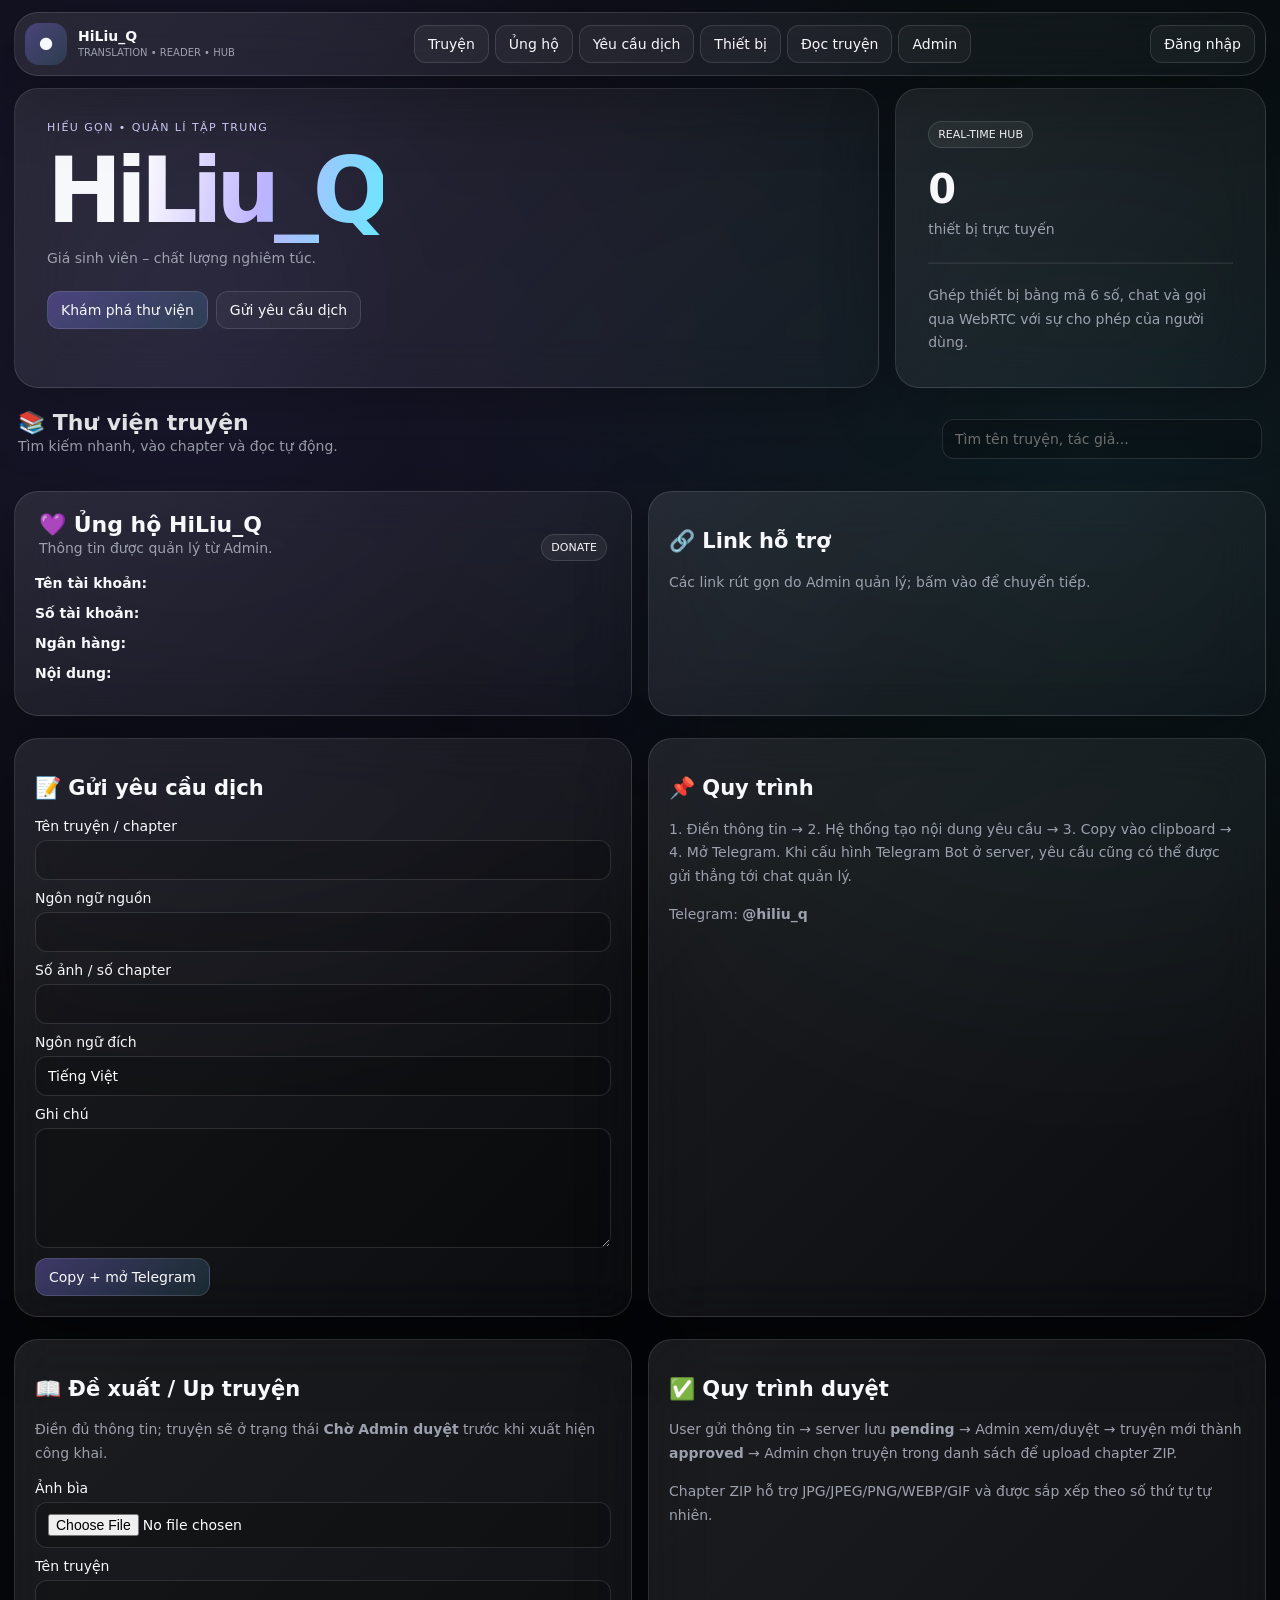
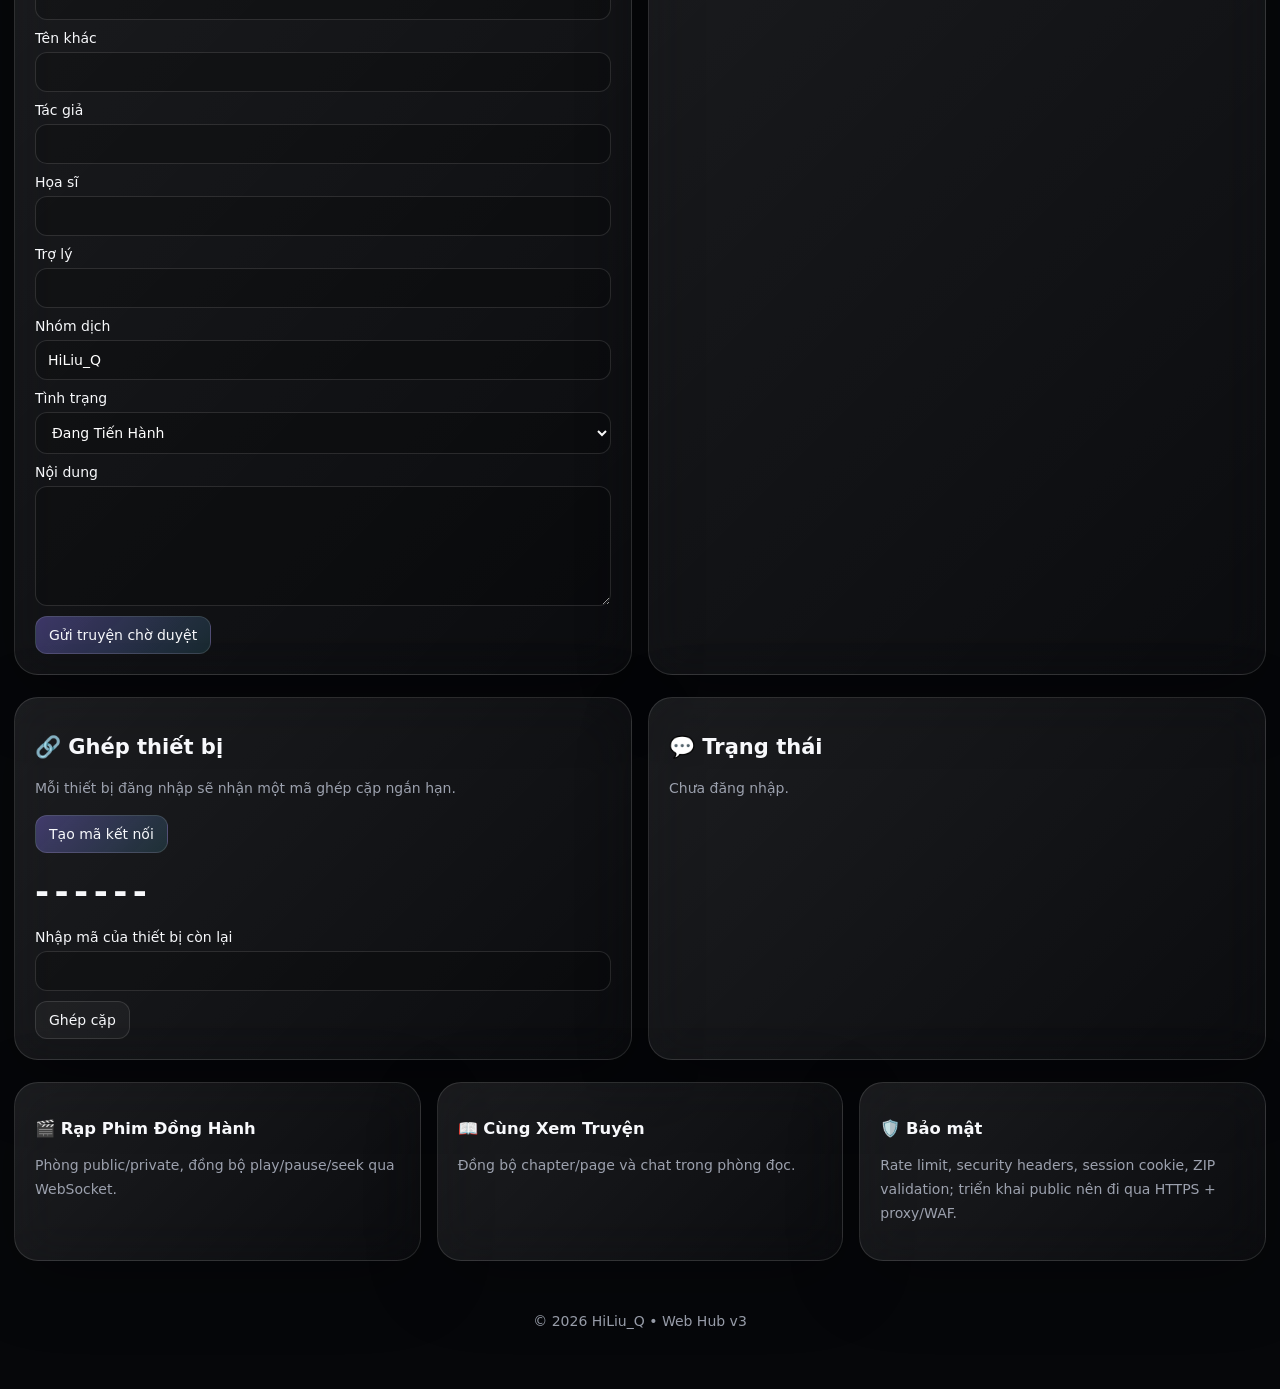
==== commit 19ecb859: "Add files via upload" ====
--- a/index.html
+++ b/index.html
@@ -1,3604 +1,25 @@
-<!DOCTYPE html>
+<!doctype html>
 <html lang="vi">
 <head>
-    <meta charset="UTF-8">
-
-    <meta
-        name="viewport"
-        content="width=device-width, initial-scale=1.0, maximum-scale=1.0, user-scalable=no"
-    >
-
-    <meta
-        name="description"
-        content="HILIU_Q - Dịch truyện theo yêu cầu, cộng đồng độc giả và các công cụ kết nối trực tuyến."
-    >
-
-    <meta
-        name="theme-color"
-        content="#050505"
-    >
-
-    <meta
-        name="author"
-        content="HILIU_Q"
-    >
-
-    <title>HILIU_Q — Reader Hub</title>
-
-    <!-- =========================================================
-         FONT
-         ========================================================= -->
-    <link
-        rel="preconnect"
-        href="https://fonts.googleapis.com"
-    >
-
-    <link
-        rel="preconnect"
-        href="https://fonts.gstatic.com"
-        crossorigin
-    >
-
-    <link
-        href="https://fonts.googleapis.com/css2?family=Inter:wght@400;500;600;700;800&family=Space+Grotesk:wght@500;600;700&display=swap"
-        rel="stylesheet"
-    >
-
-    <!-- =========================================================
-         ICON
-         ========================================================= -->
-    <script
-        src="https://unpkg.com/lucide@latest"
-        defer
-    ></script>
-
-    <!-- =========================================================
-         MAIN CSS
-         ========================================================= -->
-    <link
-        rel="stylesheet"
-        href="style.css"
-    >
+<meta charset="utf-8"><meta name="viewport" content="width=device-width,initial-scale=1">
+<title>HiLiu_Q • Web Hub</title>
+<style>
+:root{--bg:#06070a;--glass:rgba(255,255,255,.065);--line:rgba(255,255,255,.12);--text:#f7f8fb;--muted:#9ca1ae;--a:#8d7bff;--b:#5be6ff;--ok:#67dfa0;--bad:#ff6f7e}
+*{box-sizing:border-box}body{margin:0;color:var(--text);font:14px system-ui,-apple-system,BlinkMacSystemFont,"Segoe UI",sans-serif;background:radial-gradient(circle at 15% 10%,rgba(141,123,255,.16),transparent 28%),radial-gradient(circle at 85% 15%,rgba(91,230,255,.10),transparent 25%),var(--bg);min-height:100vh}a{color:inherit;text-decoration:none}button,input,textarea,select{font:inherit}.wrap{width:min(1320px,calc(100% - 28px));margin:auto}.glass{background:linear-gradient(135deg,rgba(255,255,255,.09),rgba(255,255,255,.025));border:1px solid var(--line);backdrop-filter:blur(24px);box-shadow:0 20px 70px rgba(0,0,0,.28);border-radius:24px}.top{position:sticky;top:12px;z-index:5;display:flex;gap:10px;align-items:center;justify-content:space-between;padding:10px;margin:12px 0}.brand{display:flex;align-items:center;gap:11px}.logo{width:42px;height:42px;display:grid;place-items:center;border-radius:14px;background:linear-gradient(135deg,rgba(141,123,255,.35),rgba(91,230,255,.12))}.nav{display:flex;gap:6px;overflow:auto}.nav button,.ghost,.primary,.danger,.small{border:1px solid var(--line);background:rgba(255,255,255,.04);color:inherit;border-radius:12px;padding:10px 13px;cursor:pointer}.primary{background:linear-gradient(135deg,rgba(141,123,255,.35),rgba(91,230,255,.12))}.danger{background:rgba(255,111,126,.10);border-color:rgba(255,111,126,.22)}.hero{display:grid;grid-template-columns:1.4fr .6fr;gap:16px;margin-bottom:16px}.hero>section{padding:32px}.eyebrow{color:#d6d0ff;font-size:11px;letter-spacing:.13em;text-transform:uppercase}.hero h1{font-size:clamp(44px,8vw,90px);line-height:.9;letter-spacing:-.07em;margin:16px 0}.hero h1 span{background:linear-gradient(100deg,#fff,#beb3ff,#6be7ff);color:transparent;background-clip:text}.muted{color:var(--muted);line-height:1.7}.cards{display:grid;grid-template-columns:repeat(3,1fr);gap:16px}.card{padding:20px}.sec{margin:22px 0}.head{display:flex;justify-content:space-between;gap:12px;align-items:end;margin:0 4px 10px}.head h2{margin:0;font-size:22px}.library{display:grid;grid-template-columns:repeat(4,1fr);gap:12px}.book{overflow:hidden}.book img{width:100%;aspect-ratio:3/4;object-fit:cover;background:#0d1016}.book .inside{padding:13px}.grid2{display:grid;grid-template-columns:1fr 1fr;gap:16px}.field{display:grid;gap:6px;margin:10px 0}.input,.select,.textarea{width:100%;padding:11px 12px;border-radius:12px;border:1px solid var(--line);background:rgba(0,0,0,.18);color:#fff;outline:none}.textarea{min-height:120px}.notice{padding:13px;border-radius:15px;background:rgba(141,123,255,.09);border:1px solid rgba(141,123,255,.16);margin-bottom:16px}.tag{display:inline-flex;padding:6px 9px;border-radius:999px;background:rgba(255,255,255,.06);border:1px solid var(--line);font-size:11px}.hidden{display:none!important}.footer{padding:30px 0 60px;color:var(--muted);text-align:center}.toast{position:fixed;left:50%;bottom:22px;transform:translateX(-50%);padding:11px 14px;border-radius:13px;background:#12141b;border:1px solid var(--line);opacity:0;pointer-events:none;transition:.2s;z-index:20}.toast.show{opacity:1}.shorts{display:flex;flex-wrap:wrap;gap:8px}
+@media(max-width:900px){.hero,.grid2{grid-template-columns:1fr}.cards{grid-template-columns:1fr 1fr}.library{grid-template-columns:repeat(2,1fr)}.nav{display:none}}@media(max-width:520px){.cards{grid-template-columns:1fr}.hero>section{padding:22px}}
+</style>
 </head>
-
 <body>
-
-<!-- =============================================================
-     BACKGROUND
-     ============================================================= -->
-
-<div class="ambient-background" aria-hidden="true">
-
-    <div class="ambient-orb orb-1"></div>
-    <div class="ambient-orb orb-2"></div>
-    <div class="ambient-orb orb-3"></div>
-
-    <div class="grid-overlay"></div>
-
-</div>
-
-
-<!-- =============================================================
-     APP SHELL
-     ============================================================= -->
-
-<div id="app" class="app-shell">
-
-
-    <!-- =========================================================
-         TOP NAVBAR
-         ========================================================= -->
-
-    <header class="topbar">
-
-        <div class="topbar-inner">
-
-
-            <!-- BRAND -->
-
-            <a
-                class="brand"
-                href="#home"
-                data-route="home"
-            >
-
-                <div class="brand-logo">
-
-                    <span class="brand-moon">◐</span>
-
-                </div>
-
-                <div class="brand-text">
-
-                    <span class="brand-name">
-                        HILIU_Q
-                    </span>
-
-                    <span class="brand-subtitle">
-                        READER HUB
-                    </span>
-
-                </div>
-
-            </a>
-
-
-            <!-- DESKTOP NAVIGATION -->
-
-            <nav
-                class="desktop-nav"
-                aria-label="Điều hướng chính"
-            >
-
-                <a
-                    href="#home"
-                    class="nav-link active"
-                    data-route="home"
-                >
-                    <i data-lucide="home"></i>
-                    <span>Trang chủ</span>
-                </a>
-
-                <a
-                    href="#read"
-                    class="nav-link"
-                    data-route="read"
-                >
-                    <i data-lucide="book-open"></i>
-                    <span>Đọc truyện</span>
-                </a>
-
-                <a
-                    href="#watch"
-                    class="nav-link"
-                    data-route="watch"
-                >
-                    <i data-lucide="clapperboard"></i>
-                    <span>Rạp phim</span>
-                </a>
-
-                <a
-                    href="#connect"
-                    class="nav-link"
-                    data-route="connect"
-                >
-                    <i data-lucide="radio"></i>
-                    <span>Kết nối</span>
-                </a>
-
-                <a
-                    href="#messenger"
-                    class="nav-link"
-                    data-route="messenger"
-                >
-                    <i data-lucide="message-circle"></i>
-                    <span>Messenger</span>
-                </a>
-
-            </nav>
-
-
-            <!-- TOPBAR ACTIONS -->
-
-            <div class="topbar-actions">
-
-                <button
-                    type="button"
-                    class="icon-btn"
-                    id="searchButton"
-                    aria-label="Tìm kiếm"
-                    title="Tìm kiếm"
-                >
-                    <i data-lucide="search"></i>
-                </button>
-
-
-                <button
-                    type="button"
-                    class="icon-btn"
-                    id="notificationButton"
-                    aria-label="Thông báo"
-                    title="Thông báo"
-                >
-                    <i data-lucide="bell"></i>
-
-                    <span
-                        class="notification-dot"
-                        id="notificationDot"
-                    ></span>
-                </button>
-
-
-                <button
-                    type="button"
-                    class="profile-mini"
-                    id="profileButton"
-                    aria-label="Mở hồ sơ"
-                >
-
-                    <span class="profile-mini-avatar">
-
-                        <img
-                            id="avatarTop"
-                            src="https://ibb.co/kNJ7TdN"
-                            alt="Avatar HILIU_Q"
-                            loading="lazy"
-                            onerror="this.style.display='none'; this.parentElement.classList.add('fallback-avatar');"
-                        >
-
-                        <span class="avatar-fallback">
-                            HQ
-                        </span>
-
-                    </span>
-
-                </button>
-
-                <button
-                    type="button"
-                    class="mobile-menu-btn"
-                    id="mobileMenuButton"
-                    aria-label="Mở menu"
-                >
-                    <i data-lucide="menu"></i>
-                </button>
-
-            </div>
-
-        </div>
-
-    </header>
-
-
-    <!-- =========================================================
-         MOBILE NAVIGATION
-         ========================================================= -->
-
-    <aside
-        class="mobile-sidebar"
-        id="mobileSidebar"
-        aria-hidden="true"
-    >
-
-        <div class="mobile-sidebar-head">
-
-            <div class="brand">
-
-                <div class="brand-logo">
-                    <span class="brand-moon">◐</span>
-                </div>
-
-                <div class="brand-text">
-
-                    <span class="brand-name">
-                        HILIU_Q
-                    </span>
-
-                    <span class="brand-subtitle">
-                        READER HUB
-                    </span>
-
-                </div>
-
-            </div>
-
-            <button
-                type="button"
-                class="icon-btn"
-                id="closeMobileMenu"
-            >
-                <i data-lucide="x"></i>
-            </button>
-
-        </div>
-
-
-        <nav class="mobile-nav">
-
-            <a href="#home" data-route="home">
-                <i data-lucide="home"></i>
-                Trang chủ
-            </a>
-
-            <a href="#read" data-route="read">
-                <i data-lucide="book-open"></i>
-                Đọc truyện
-            </a>
-
-            <a href="#watch" data-route="watch">
-                <i data-lucide="clapperboard"></i>
-                Rạp phim
-            </a>
-
-            <a href="#connect" data-route="connect">
-                <i data-lucide="radio"></i>
-                Kết nối
-            </a>
-
-            <a href="#messenger" data-route="messenger">
-                <i data-lucide="message-circle"></i>
-                Messenger
-            </a>
-
-            <a href="#donate" data-route="donate">
-                <i data-lucide="heart"></i>
-                Donate
-            </a>
-
-            <a href="#request" data-route="request">
-                <i data-lucide="languages"></i>
-                Yêu cầu dịch
-            </a>
-
-            <a href="#bypass" data-route="bypass">
-                <i data-lucide="external-link"></i>
-                Vượt Link
-            </a>
-
-        </nav>
-
-    </aside>
-
-
-    <!-- =========================================================
-         MAIN CONTENT
-         ========================================================= -->
-
-    <main class="main-content">
-
-
-        <!-- =====================================================
-             ANNOUNCEMENT BAR
-             ===================================================== -->
-
-        <section
-            class="announcement-section container"
-            id="announcementSection"
-        >
-
-            <div class="announcement-card">
-
-                <div class="announcement-icon">
-                    <i data-lucide="megaphone"></i>
-                </div>
-
-                <div class="announcement-content">
-
-                    <span class="announcement-label">
-                        THÔNG BÁO
-                    </span>
-
-                    <p id="globalAnnouncement">
-                        Chào mừng bạn đến với HILIU_Q Reader Hub.
-                    </p>
-
-                </div>
-
-                <button
-                    type="button"
-                    class="icon-btn small"
-                    id="closeAnnouncement"
-                    aria-label="Đóng thông báo"
-                >
-                    <i data-lucide="x"></i>
-                </button>
-
-            </div>
-
-        </section>
-
-
-        <!-- =====================================================
-             HOME
-             ===================================================== -->
-
-        <section
-            id="home"
-            class="page-section active-page"
-            data-page="home"
-        >
-
-            <!-- HERO -->
-
-            <section class="hero container">
-
-                <div class="hero-content">
-
-                    <div class="status-pill">
-
-                        <span class="status-indicator"></span>
-
-                        <span>
-                            HILIU_Q ONLINE
-                        </span>
-
-                    </div>
-
-
-                    <h1 class="hero-title">
-
-                        <span class="hero-title-small">
-                            Dành cho
-                        </span>
-
-                        <span class="hero-title-main">
-                            những người
-                        </span>
-
-                        <span class="hero-title-gradient">
-                            yêu truyện.
-                        </span>
-
-                    </h1>
-
-
-                    <p class="hero-description">
-                        HILIU_Q là không gian dành cho độc giả,
-                        nơi bạn có thể đọc truyện, xem cùng nhau,
-                        trò chuyện, kết nối thiết bị và gửi yêu cầu
-                        dịch truyện theo nhu cầu.
-                    </p>
-
-
-                    <div class="hero-actions">
-
-                        <a
-                            href="#read"
-                            class="btn btn-primary"
-                            data-route="read"
-                        >
-                            <i data-lucide="book-open"></i>
-                            Khám phá kho truyện
-                        </a>
-
-                        <a
-                            href="#request"
-                            class="btn btn-secondary"
-                            data-route="request"
-                        >
-                            <i data-lucide="languages"></i>
-                            Yêu cầu dịch
-                        </a>
-
-                    </div>
-
-
-                    <div class="hero-meta">
-
-                        <div class="hero-meta-item">
-
-                            <span class="hero-meta-value">
-                                06+
-                            </span>
-
-                            <span class="hero-meta-label">
-                                Ngôn ngữ
-                            </span>
-
-                        </div>
-
-
-                        <div class="hero-meta-divider"></div>
-
-
-                        <div class="hero-meta-item">
-
-                            <span class="hero-meta-value">
-                                24/7
-                            </span>
-
-                            <span class="hero-meta-label">
-                                Reader Hub
-                            </span>
-
-                        </div>
-
-
-                        <div class="hero-meta-divider"></div>
-
-
-                        <div class="hero-meta-item">
-
-                            <span class="hero-meta-value">
-                                HQ
-                            </span>
-
-                            <span class="hero-meta-label">
-                                HILIU_Q
-                            </span>
-
-                        </div>
-
-                    </div>
-
-                </div>
-
-
-                <!-- HERO PROFILE -->
-
-                <div class="hero-profile">
-
-                    <div class="profile-glow"></div>
-
-                    <div class="profile-card glass-card">
-
-                        <div class="profile-card-top">
-
-                            <span class="profile-badge">
-                                <i data-lucide="sparkles"></i>
-                                CREATOR
-                            </span>
-
-                            <span class="profile-status">
-                                <span></span>
-                                Online
-                            </span>
-
-                        </div>
-
-
-                        <div class="avatar-large">
-
-                            <img
-                                id="avatarHero"
-                                src="https://ibb.co/kNJ7TdN"
-                                alt="HILIU_Q Avatar"
-                                loading="lazy"
-                                onerror="this.style.display='none'; this.parentElement.classList.add('avatar-image-failed');"
-                            >
-
-                            <div class="avatar-large-fallback">
-                                HQ
-                            </div>
-
-                        </div>
-
-
-                        <h2>
-                            HILIU_Q
-                        </h2>
-
-                        <p>
-                            Dịch truyện theo yêu cầu
-                        </p>
-
-
-                        <div class="profile-tags">
-
-                            <span>
-                                Manga
-                            </span>
-
-                            <span>
-                                Manhwa
-                            </span>
-
-                            <span>
-                                Manhua
-                            </span>
-
-                            <span>
-                                Webtoon
-                            </span>
-
-                        </div>
-
-
-                        <a
-                            class="telegram-btn"
-                            href="https://t.me/hiliu_q"
-                            target="_blank"
-                            rel="noopener noreferrer"
-                        >
-
-                            <i data-lucide="send"></i>
-
-                            <span>
-                                @hiliu_q
-                            </span>
-
-                            <i
-                                data-lucide="arrow-up-right"
-                                class="telegram-arrow"
-                            ></i>
-
-                        </a>
-
-                    </div>
-
-                </div>
-
-            </section>
-
-
-            <!-- QUICK ACCESS -->
-
-            <section class="container section-block">
-
-                <div class="section-heading">
-
-                    <div>
-
-                        <span class="eyebrow">
-                            QUICK ACCESS
-                        </span>
-
-                        <h2>
-                            Mọi thứ ở một nơi.
-                        </h2>
-
-                    </div>
-
-                    <span class="section-note">
-                        HILIU_Q Reader Hub
-                    </span>
-
-                </div>
-
-
-                <div class="feature-grid">
-
-
-                    <article
-                        class="feature-card glass-card feature-card-large"
-                        data-route="read"
-                    >
-
-                        <div class="feature-icon">
-                            <i data-lucide="book-open"></i>
-                        </div>
-
-                        <span class="feature-number">
-                            01
-                        </span>
-
-                        <h3>
-                            Kho truyện
-                        </h3>
-
-                        <p>
-                            Khám phá truyện do HILIU_Q và cộng đồng
-                            đăng tải. Đọc trực tiếp trên web.
-                        </p>
-
-                        <span class="feature-link">
-                            Xem kho truyện
-                            <i data-lucide="arrow-right"></i>
-                        </span>
-
-                    </article>
-
-
-                    <article
-                        class="feature-card glass-card"
-                        data-route="watch"
-                    >
-
-                        <div class="feature-icon">
-                            <i data-lucide="clapperboard"></i>
-                        </div>
-
-                        <span class="feature-number">
-                            02
-                        </span>
-
-                        <h3>
-                            Rạp phim đồng hành
-                        </h3>
-
-                        <p>
-                            Tạo phòng xem video và đồng bộ trải nghiệm
-                            cùng bạn bè.
-                        </p>
-
-                        <span class="feature-link">
-                            Tạo phòng
-                            <i data-lucide="arrow-right"></i>
-                        </span>
-
-                    </article>
-
-
-                    <article
-                        class="feature-card glass-card"
-                        data-route="connect"
-                    >
-
-                        <div class="feature-icon">
-                            <i data-lucide="radio"></i>
-                        </div>
-
-                        <span class="feature-number">
-                            03
-                        </span>
-
-                        <h3>
-                            Kết nối thiết bị
-                        </h3>
-
-                        <p>
-                            Ghép cặp thiết bị và trao đổi dữ liệu qua
-                            kết nối trực tiếp.
-                        </p>
-
-                        <span class="feature-link">
-                            Kết nối
-                            <i data-lucide="arrow-right"></i>
-                        </span>
-
-                    </article>
-
-
-                    <article
-                        class="feature-card glass-card"
-                        data-route="messenger"
-                    >
-
-                        <div class="feature-icon">
-                            <i data-lucide="message-circle"></i>
-                        </div>
-
-                        <span class="feature-number">
-                            04
-                        </span>
-
-                        <h3>
-                            Messenger
-                        </h3>
-
-                        <p>
-                            Nhắn tin và gọi với những thiết bị đang
-                            kết nối trong Reader Hub.
-                        </p>
-
-                        <span class="feature-link">
-                            Mở Messenger
-                            <i data-lucide="arrow-right"></i>
-                        </span>
-
-                    </article>
-
-                </div>
-
-            </section>
-
-
-            <!-- SERVICES -->
-
-            <section class="container section-block">
-
-                <div class="service-layout">
-
-
-                    <div class="service-intro">
-
-                        <span class="eyebrow">
-                            HILIU_Q SERVICE
-                        </span>
-
-                        <h2>
-                            Dịch truyện
-                            <span>
-                                theo yêu cầu.
-                            </span>
-                        </h2>
-
-                        <p>
-                            Dịch dễ hiểu, tự nhiên, chú trọng ngữ cảnh,
-                            xưng hô và bố cục truyện.
-                        </p>
-
-                        <a
-                            href="#request"
-                            class="btn btn-primary"
-                            data-route="request"
-                        >
-                            <i data-lucide="send"></i>
-                            Gửi yêu cầu
-                        </a>
-
-                    </div>
-
-
-                    <div class="price-panel glass-card">
-
-                        <div class="price-panel-head">
-
-                            <div>
-
-                                <span class="eyebrow">
-                                    BẢNG GIÁ
-                                </span>
-
-                                <h3>
-                                    Translation
-                                </h3>
-
-                            </div>
-
-                            <span class="price-unit">
-                                / ảnh
-                            </span>
-
-                        </div>
-
-
-                        <div class="price-list">
-
-
-                            <div class="price-row">
-
-                                <div class="language">
-
-                                    <span>
-                                        🇬🇧
-                                    </span>
-
-                                    <span>
-                                        Anh
-                                    </span>
-
-                                    <i data-lucide="arrow-right"></i>
-
-                                    <span>
-                                        🇻🇳
-                                    </span>
-
-                                    <span>
-                                        Việt
-                                    </span>
-
-                                </div>
-
-                                <strong>
-                                    1.5K
-                                </strong>
-
-                            </div>
-
-
-                            <div class="price-row">
-
-                                <div class="language">
-
-                                    <span>
-                                        🇨🇳
-                                    </span>
-
-                                    <span>
-                                        Trung
-                                    </span>
-
-                                    <i data-lucide="arrow-right"></i>
-
-                                    <span>
-                                        🇻🇳
-                                    </span>
-
-                                    <span>
-                                        Việt
-                                    </span>
-
-                                </div>
-
-                                <strong>
-                                    1.7K
-                                </strong>
-
-                            </div>
-
-
-                            <div class="price-row">
-
-                                <div class="language">
-
-                                    <span>
-                                        🇯🇵
-                                    </span>
-
-                                    <span>
-                                        Nhật
-                                    </span>
-
-                                    <i data-lucide="arrow-right"></i>
-
-                                    <span>
-                                        🇻🇳
-                                    </span>
-
-                                    <span>
-                                        Việt
-                                    </span>
-
-                                </div>
-
-                                <strong>
-                                    1.7K
-                                </strong>
-
-                            </div>
-
-
-                            <div class="price-row">
-
-                                <div class="language">
-
-                                    <span>
-                                        🇰🇷
-                                    </span>
-
-                                    <span>
-                                        Hàn
-                                    </span>
-
-                                    <i data-lucide="arrow-right"></i>
-
-                                    <span>
-                                        🇻🇳
-                                    </span>
-
-                                    <span>
-                                        Việt
-                                    </span>
-
-                                </div>
-
-                                <strong>
-                                    1.5K
-                                </strong>
-
-                            </div>
-
-
-                            <div class="price-row">
-
-                                <div class="language">
-
-                                    <span>
-                                        🌍
-                                    </span>
-
-                                    <span>
-                                        Ngôn ngữ khác
-                                    </span>
-
-                                    <i data-lucide="arrow-right"></i>
-
-                                    <span>
-                                        🇻🇳
-                                    </span>
-
-                                    <span>
-                                        Việt
-                                    </span>
-
-                                </div>
-
-                                <strong>
-                                    1.8K
-                                </strong>
-
-                            </div>
-
-
-                            <div class="price-row">
-
-                                <div class="language">
-
-                                    <span>
-                                        🌐
-                                    </span>
-
-                                    <span>
-                                        Ngôn ngữ khác
-                                    </span>
-
-                                    <i data-lucide="arrow-right"></i>
-
-                                    <span>
-                                        🇬🇧
-                                    </span>
-
-                                    <span>
-                                        Anh
-                                    </span>
-
-                                </div>
-
-                                <strong>
-                                    2K
-                                </strong>
-
-                            </div>
-
-                        </div>
-
-                    </div>
-
-                </div>
-
-            </section>
-
-
-            <!-- WHY HILIU -->
-
-            <section class="container section-block">
-
-                <div class="glass-card benefits-card">
-
-                    <div class="benefits-header">
-
-                        <div>
-
-                            <span class="eyebrow">
-                                WHY HILIU_Q
-                            </span>
-
-                            <h2>
-                                Rẻ ≠ Sơ Sài.
-                            </h2>
-
-                        </div>
-
-                        <div class="benefits-mark">
-                            HQ
-                        </div>
-
-                    </div>
-
-
-                    <div class="benefits-grid">
-
-                        <div class="benefit">
-
-                            <div class="benefit-icon">
-                                <i data-lucide="languages"></i>
-                            </div>
-
-                            <div>
-
-                                <h3>
-                                    Dịch tự nhiên
-                                </h3>
-
-                                <p>
-                                    Ưu tiên ngữ cảnh, cách diễn đạt
-                                    và xưng hô dễ hiểu.
-                                </p>
-
-                            </div>
-
-                        </div>
-
-
-                        <div class="benefit">
-
-                            <div class="benefit-icon">
-                                <i data-lucide="layout"></i>
-                            </div>
-
-                            <div>
-
-                                <h3>
-                                    Giữ bố cục
-                                </h3>
-
-                                <p>
-                                    Chú trọng cách trình bày và vị trí
-                                    thoại trong khung truyện.
-                                </p>
-
-                            </div>
-
-                        </div>
-
-
-                        <div class="benefit">
-
-                            <div class="benefit-icon">
-                                <i data-lucide="type"></i>
-                            </div>
-
-                            <div>
-
-                                <h3>
-                                    Chữ dễ đọc
-                                </h3>
-
-                                <p>
-                                    Typeset gọn, sạch và phù hợp
-                                    với từng loại truyện.
-                                </p>
-
-                            </div>
-
-                        </div>
-
-
-                        <div class="benefit">
-
-                            <div class="benefit-icon">
-                                <i data-lucide="badge-check"></i>
-                            </div>
-
-                            <div>
-
-                                <h3>
-                                    Nhận đơn linh hoạt
-                                </h3>
-
-                                <p>
-                                    Có thể nhận đơn số lượng ít hoặc
-                                    nhiều chapter.
-                                </p>
-
-                            </div>
-
-                        </div>
-
-                    </div>
-
-                </div>
-
-            </section>
-
-
-            <!-- COMMUNITY -->
-
-            <section class="container section-block">
-
-                <div class="section-heading">
-
-                    <div>
-
-                        <span class="eyebrow">
-                            COMMUNITY
-                        </span>
-
-                        <h2>
-                            Không chỉ là đọc truyện.
-                        </h2>
-
-                    </div>
-
-                </div>
-
-
-                <div class="community-grid">
-
-
-                    <article class="community-card glass-card">
-
-                        <div class="community-icon">
-                            <i data-lucide="users"></i>
-                        </div>
-
-                        <h3>
-                            Cộng đồng độc giả
-                        </h3>
-
-                        <p>
-                            Giao tiếp, thảo luận và chia sẻ cùng những
-                            người có chung sở thích.
-                        </p>
-
-                        <button
-                            type="button"
-                            class="text-btn"
-                            data-route="messenger"
-                        >
-                            Mở Messenger
-                            <i data-lucide="arrow-up-right"></i>
-                        </button>
-
-                    </article>
-
-
-                    <article class="community-card glass-card">
-
-                        <div class="community-icon">
-                            <i data-lucide="tv"></i>
-                        </div>
-
-                        <h3>
-                            Xem cùng nhau
-                        </h3>
-
-                        <p>
-                            Đồng bộ video hoặc truyện và trò chuyện
-                            trực tiếp trong cùng một phòng.
-                        </p>
-
-                        <button
-                            type="button"
-                            class="text-btn"
-                            data-route="watch"
-                        >
-                            Khám phá
-                            <i data-lucide="arrow-up-right"></i>
-                        </button>
-
-                    </article>
-
-
-                    <article class="community-card glass-card">
-
-                        <div class="community-icon">
-                            <i data-lucide="share-2"></i>
-                        </div>
-
-                        <h3>
-                            Chia sẻ dữ liệu
-                        </h3>
-
-                        <p>
-                            Gửi tệp, link, ảnh và video giữa các thiết bị
-                            đã được ghép cặp.
-                        </p>
-
-                        <button
-                            type="button"
-                            class="text-btn"
-                            data-route="connect"
-                        >
-                            Ghép thiết bị
-                            <i data-lucide="arrow-up-right"></i>
-                        </button>
-
-                    </article>
-
-                </div>
-
-            </section>
-
-
-            <!-- DONATE CTA -->
-
-            <section class="container section-block">
-
-                <div class="donate-banner glass-card">
-
-                    <div class="donate-banner-glow"></div>
-
-                    <div class="donate-content">
-
-                        <span class="eyebrow">
-                            SUPPORT HILIU_Q
-                        </span>
-
-                        <h2>
-                            Một chút ủng hộ,
-                            <br>
-                            thêm động lực ra truyện.
-                        </h2>
-
-                        <p>
-                            Toàn bộ khu vực Donate được thiết kế để
-                            Admin có thể thay đổi thông tin ngân hàng,
-                            QR và nội dung bất cứ lúc nào.
-                        </p>
-
-                        <a
-                            href="#donate"
-                            class="btn btn-light"
-                            data-route="donate"
-                        >
-                            <i data-lucide="heart"></i>
-                            Ủng hộ HILIU_Q
-                        </a>
-
-                    </div>
-
-                    <div class="donate-symbol">
-                        ♥
-                    </div>
-
-                </div>
-
-            </section>
-
-        </section>
-
-
-        <!-- =====================================================
-             READ PAGE
-             ===================================================== -->
-
-        <section
-            id="read"
-            class="page-section"
-            data-page="read"
-        >
-
-            <div class="container page-header">
-
-                <span class="eyebrow">
-                    LIBRARY
-                </span>
-
-                <h1>
-                    Kho truyện
-                </h1>
-
-                <p>
-                    Truyện do Admin và Member đăng tải.
-                </p>
-
-            </div>
-
-
-            <div class="container">
-
-                <div class="toolbar glass-card">
-
-                    <div class="search-box">
-
-                        <i data-lucide="search"></i>
-
-                        <input
-                            type="search"
-                            id="comicSearch"
-                            placeholder="Tìm truyện..."
-                            autocomplete="off"
-                        >
-
-                    </div>
-
-
-                    <select
-                        id="comicCategory"
-                        class="select-control"
-                    >
-
-                        <option value="all">
-                            Tất cả thể loại
-                        </option>
-
-                        <option value="manga">
-                            Manga
-                        </option>
-
-                        <option value="manhwa">
-                            Manhwa
-                        </option>
-
-                        <option value="manhua">
-                            Manhua
-                        </option>
-
-                        <option value="webtoon">
-                            Webtoon
-                        </option>
-
-                        <option value="comic">
-                            Comic
-                        </option>
-
-                    </select>
-
-
-                    <button
-                        type="button"
-                        class="btn btn-secondary"
-                        id="randomComicButton"
-                    >
-
-                        <i data-lucide="shuffle"></i>
-
-                        Ngẫu nhiên
-
-                    </button>
-
-                </div>
-
-
-                <div
-                    class="comic-grid"
-                    id="comicGrid"
-                >
-
-                    <!--
-                        JS sẽ render danh sách truyện tại đây.
-                    -->
-
-                    <article class="comic-placeholder glass-card">
-
-                        <div class="placeholder-icon">
-                            <i data-lucide="book-open"></i>
-                        </div>
-
-                        <h3>
-                            Kho truyện đang chờ dữ liệu
-                        </h3>
-
-                        <p>
-                            Admin hoặc Member có thể đăng truyện
-                            vào khu vực này.
-                        </p>
-
-                    </article>
-
-                </div>
-
-            </div>
-
-        </section>
-
-
-        <!-- =====================================================
-             WATCH TOGETHER
-             ===================================================== -->
-
-        <section
-            id="watch"
-            class="page-section"
-            data-page="watch"
-        >
-
-            <div class="container page-header">
-
-                <span class="eyebrow">
-                    WATCH TOGETHER
-                </span>
-
-                <h1>
-                    Rạp Phim Đồng Hành
-                </h1>
-
-                <p>
-                    Tạo phòng riêng và cùng xem video với mọi người.
-                </p>
-
-            </div>
-
-
-            <div class="container">
-
-                <div class="watch-hero glass-card">
-
-                    <div class="watch-hero-icon">
-                        <i data-lucide="clapperboard"></i>
-                    </div>
-
-                    <div>
-
-                        <h2>
-                            Xem cùng nhau.
-                        </h2>
-
-                        <p>
-                            YouTube hoặc video trực tiếp, đồng bộ
-                            trạng thái phát giữa các thành viên.
-                        </p>
-
-                    </div>
-
-                    <button
-                        type="button"
-                        class="btn btn-primary"
-                        id="createWatchRoom"
-                    >
-                        <i data-lucide="plus"></i>
-                        Tạo phòng
-                    </button>
-
-                </div>
-
-
-                <div class="watch-options-grid">
-
-
-                    <div class="glass-card option-card">
-
-                        <div class="option-icon">
-                            <i data-lucide="globe-2"></i>
-                        </div>
-
-                        <h3>
-                            Công khai
-                        </h3>
-
-                        <p>
-                            Mọi thiết bị trong Reader Hub đều có thể
-                            nhìn thấy và tham gia.
-                        </p>
-
-                    </div>
-
-
-                    <div class="glass-card option-card">
-
-                        <div class="option-icon">
-                            <i data-lucide="lock"></i>
-                        </div>
-
-                        <h3>
-                            Riêng tư
-                        </h3>
-
-                        <p>
-                            Phòng có mật khẩu. Chỉ người biết mật khẩu
-                            mới có thể tham gia.
-                        </p>
-
-                    </div>
-
-
-                    <div class="glass-card option-card">
-
-                        <div class="option-icon">
-                            <i data-lucide="users"></i>
-                        </div>
-
-                        <h3>
-                            Chỉ người được mời
-                        </h3>
-
-                        <p>
-                            Chủ phòng chọn những thiết bị hoặc thành viên
-                            được phép vào.
-                        </p>
-
-                    </div>
-
-
-                    <div class="glass-card option-card">
-
-                        <div class="option-icon">
-                            <i data-lucide="radio-tower"></i>
-                        </div>
-
-                        <h3>
-                            Đồng bộ thời gian thực
-                        </h3>
-
-                        <p>
-                            Phát, dừng, tua và thay đổi video được đồng bộ
-                            cho các thành viên trong phòng.
-                        </p>
-
-                    </div>
-
-                </div>
-
-
-                <div class="glass-card room-browser">
-
-                    <div class="room-browser-head">
-
-                        <div>
-
-                            <span class="eyebrow">
-                                LIVE ROOMS
-                            </span>
-
-                            <h2>
-                                Phòng đang hoạt động
-                            </h2>
-
-                        </div>
-
-                        <span
-                            class="live-count"
-                            id="watchRoomCount"
-                        >
-                            0 phòng
-                        </span>
-
-                    </div>
-
-
-                    <div
-                        id="watchRoomList"
-                        class="room-list"
-                    >
-
-                        <div class="empty-state">
-
-                            <i data-lucide="moon"></i>
-
-                            <p>
-                                Chưa có phòng công khai.
-                            </p>
-
-                        </div>
-
-                    </div>
-
-                </div>
-
-            </div>
-
-        </section>
-
-
-        <!-- =====================================================
-             CONNECT PAGE
-             ===================================================== -->
-
-        <section
-            id="connect"
-            class="page-section"
-            data-page="connect"
-        >
-
-            <div class="container page-header">
-
-                <span class="eyebrow">
-                    DEVICE LINK
-                </span>
-
-                <h1>
-                    Kết nối thiết bị
-                </h1>
-
-                <p>
-                    Ghép cặp hai thiết bị để trao đổi dữ liệu và
-                    sử dụng các tính năng realtime.
-                </p>
-
-            </div>
-
-
-            <div class="container connect-layout">
-
-
-                <div class="glass-card connection-panel">
-
-                    <div class="panel-head">
-
-                        <div>
-
-                            <span class="eyebrow">
-                                YOUR DEVICE
-                            </span>
-
-                            <h2>
-                                Thiết bị của bạn
-                            </h2>
-
-                        </div>
-
-                        <span
-                            class="connection-status"
-                            id="deviceConnectionStatus"
-                        >
-                            <span></span>
-                            Đang chờ
-                        </span>
-
-                    </div>
-
-
-                    <div class="device-identity">
-
-                        <div class="device-icon">
-
-                            <i data-lucide="smartphone"></i>
-
-                        </div>
-
-                        <div>
-
-                            <h3 id="currentDeviceName">
-                                Thiết bị hiện tại
-                            </h3>
-
-                            <p id="currentDeviceInfo">
-                                Đang lấy thông tin thiết bị...
-                            </p>
-
-                        </div>
-
-                    </div>
-
-
-                    <div class="pair-code-area">
-
-                        <span>
-                            MÃ GHÉP CẶP
-                        </span>
-
-                        <strong id="pairCode">
-                            ------
-                        </strong>
-
-                        <button
-                            type="button"
-                            class="text-btn"
-                            id="copyPairCode"
-                        >
-                            <i data-lucide="copy"></i>
-                            Sao chép
-                        </button>
-
-                    </div>
-
-
-                    <div class="connection-actions">
-
-                        <button
-                            type="button"
-                            class="btn btn-primary"
-                            id="generatePairCode"
-                        >
-                            <i data-lucide="link-2"></i>
-                            Tạo mã ghép
-                        </button>
-
-                        <button
-                            type="button"
-                            class="btn btn-secondary"
-                            id="disconnectDevice"
-                        >
-                            <i data-lucide="unlink"></i>
-                            Ngắt kết nối
-                        </button>
-
-                    </div>
-
-                </div>
-
-
-                <div class="glass-card devices-panel">
-
-                    <div class="panel-head">
-
-                        <div>
-
-                            <span class="eyebrow">
-                                AVAILABLE DEVICES
-                            </span>
-
-                            <h2>
-                                Thiết bị đang kết nối
-                            </h2>
-
-                        </div>
-
-                        <span
-                            class="device-count"
-                            id="connectedDeviceCount"
-                        >
-                            0 thiết bị
-                        </span>
-
-                    </div>
-
-
-                    <div
-                        class="device-list"
-                        id="deviceList"
-                    >
-
-                        <div class="empty-state">
-
-                            <i data-lucide="monitor-smartphone"></i>
-
-                            <p>
-                                Chưa có thiết bị được ghép cặp.
-                            </p>
-
-                        </div>
-
-                    </div>
-
-                </div>
-
-            </div>
-
-
-            <!-- TRANSFER -->
-
-            <div class="container section-block">
-
-                <div class="glass-card transfer-panel">
-
-                    <div class="panel-head">
-
-                        <div>
-
-                            <span class="eyebrow">
-                                FILE TRANSFER
-                            </span>
-
-                            <h2>
-                                Trao đổi dữ liệu
-                            </h2>
-
-                        </div>
-
-                    </div>
-
-
-                    <div class="transfer-dropzone" id="dropzone">
-
-                        <input
-                            type="file"
-                            id="fileInput"
-                            multiple
-                            hidden
-                        >
-
-                        <div class="dropzone-icon">
-
-                            <i data-lucide="upload-cloud"></i>
-
-                        </div>
-
-                        <h3>
-                            Kéo tệp vào đây
-                        </h3>
-
-                        <p>
-                            Hoặc chọn ảnh, video, tài liệu từ thiết bị.
-                        </p>
-
-                        <button
-                            type="button"
-                            class="btn btn-secondary"
-                            id="chooseFileButton"
-                        >
-                            <i data-lucide="folder-open"></i>
-                            Chọn tệp
-                        </button>
-
-                    </div>
-
-
-                    <div
-                        class="transfer-list"
-                        id="transferList"
-                    ></div>
-
-                </div>
-
-            </div>
-
-
-            <!-- SCREEN + CAMERA -->
-
-            <div class="container section-block">
-
-                <div class="media-share-grid">
-
-
-                    <div class="glass-card media-share-card">
-
-                        <div class="media-share-icon">
-                            <i data-lucide="monitor-up"></i>
-                        </div>
-
-                        <span class="eyebrow">
-                            SCREEN SHARE
-                        </span>
-
-                        <h2>
-                            Truyền màn hình
-                        </h2>
-
-                        <p>
-                            Cho thiết bị đã ghép cặp xem màn hình
-                            của bạn theo thời gian thực.
-                        </p>
-
-                        <button
-                            type="button"
-                            class="btn btn-primary"
-                            id="startScreenShare"
-                        >
-                            <i data-lucide="screen-share"></i>
-                            Chia sẻ màn hình
-                        </button>
-
-                    </div>
-
-
-                    <div class="glass-card media-share-card">
-
-                        <div class="media-share-icon">
-                            <i data-lucide="camera"></i>
-                        </div>
-
-                        <span class="eyebrow">
-                            CAMERA
-                        </span>
-
-                        <h2>
-                            Truyền camera
-                        </h2>
-
-                        <p>
-                            Chia sẻ camera thiết bị cho thiết bị được
-                            phép xem.
-                        </p>
-
-                        <button
-                            type="button"
-                            class="btn btn-primary"
-                            id="startCameraShare"
-                        >
-                            <i data-lucide="camera"></i>
-                            Chia sẻ camera
-                        </button>
-
-                    </div>
-
-                </div>
-
-            </div>
-
-        </section>
-
-
-        <!-- =====================================================
-             MESSENGER
-             ===================================================== -->
-
-        <section
-            id="messenger"
-            class="page-section"
-            data-page="messenger"
-        >
-
-            <div class="container page-header">
-
-                <span class="eyebrow">
-                    MESSENGER
-                </span>
-
-                <h1>
-                    Chat & Call
-                </h1>
-
-                <p>
-                    Giao tiếp trực tiếp với những thiết bị trong
-                    Reader Hub.
-                </p>
-
-            </div>
-
-
-            <div class="container messenger-shell glass-card">
-
-
-                <!-- CONTACTS -->
-
-                <aside class="messenger-sidebar">
-
-                    <div class="messenger-sidebar-head">
-
-                        <h2>
-                            Tin nhắn
-                        </h2>
-
-                        <button
-                            type="button"
-                            class="icon-btn small"
-                            id="newChatButton"
-                        >
-                            <i data-lucide="square-pen"></i>
-                        </button>
-
-                    </div>
-
-
-                    <div class="messenger-search">
-
-                        <i data-lucide="search"></i>
-
-                        <input
-                            type="search"
-                            placeholder="Tìm cuộc trò chuyện..."
-                            id="messageSearch"
-                        >
-
-                    </div>
-
-
-                    <div
-                        class="conversation-list"
-                        id="conversationList"
-                    >
-
-                        <div class="empty-state small">
-
-                            <i data-lucide="message-square"></i>
-
-                            <p>
-                                Chưa có cuộc trò chuyện.
-                            </p>
-
-                        </div>
-
-                    </div>
-
-                </aside>
-
-
-                <!-- CHAT -->
-
-                <section class="chat-area">
-
-
-                    <header class="chat-header">
-
-                        <div class="chat-user">
-
-                            <div class="chat-avatar">
-                                <span>
-                                    HQ
-                                </span>
-                            </div>
-
-                            <div>
-
-                                <h3 id="chatUserName">
-                                    Chưa chọn người
-                                </h3>
-
-                                <p id="chatUserStatus">
-                                    Chọn một thiết bị để bắt đầu
-                                </p>
-
-                            </div>
-
-                        </div>
-
-
-                        <div class="chat-actions">
-
-                            <button
-                                type="button"
-                                class="icon-btn"
-                                id="voiceCallButton"
-                                title="Gọi thoại"
-                            >
-                                <i data-lucide="phone"></i>
-                            </button>
-
-                            <button
-                                type="button"
-                                class="icon-btn"
-                                id="videoCallButton"
-                                title="Video call"
-                            >
-                                <i data-lucide="video"></i>
-                            </button>
-
-                            <button
-                                type="button"
-                                class="icon-btn"
-                                id="chatMoreButton"
-                                title="Thêm"
-                            >
-                                <i data-lucide="more-horizontal"></i>
-                            </button>
-
-                        </div>
-
-                    </header>
-
-
-                    <div
-                        class="chat-messages"
-                        id="chatMessages"
-                    >
-
-                        <div class="chat-welcome">
-
-                            <div class="chat-welcome-icon">
-                                <i data-lucide="message-circle"></i>
-                            </div>
-
-                            <h3>
-                                Messenger HILIU_Q
-                            </h3>
-
-                            <p>
-                                Tin nhắn chỉ hoạt động trong
-                                Reader Hub.
-                            </p>
-
-                        </div>
-
-                    </div>
-
-
-                    <form
-                        class="message-composer"
-                        id="messageForm"
-                    >
-
-                        <button
-                            type="button"
-                            class="icon-btn"
-                            id="attachMessageButton"
-                        >
-                            <i data-lucide="paperclip"></i>
-                        </button>
-
-
-                        <input
-                            type="text"
-                            id="messageInput"
-                            placeholder="Nhập tin nhắn..."
-                            autocomplete="off"
-                        >
-
-
-                        <button
-                            type="button"
-                            class="icon-btn"
-                            id="emojiButton"
-                        >
-                            <i data-lucide="smile"></i>
-                        </button>
-
-
-                        <button
-                            type="submit"
-                            class="send-message-btn"
-                            aria-label="Gửi"
-                        >
-                            <i data-lucide="send"></i>
-                        </button>
-
-                    </form>
-
-                </section>
-
-            </div>
-
-        </section>
-
-
-        <!-- =====================================================
-             DONATE
-             ===================================================== -->
-
-        <section
-            id="donate"
-            class="page-section"
-            data-page="donate"
-        >
-
-            <div class="container page-header">
-
-                <span class="eyebrow">
-                    SUPPORT
-                </span>
-
-                <h1>
-                    Donate HILIU_Q
-                </h1>
-
-                <p>
-                    Ủng hộ để HILIU_Q có thêm động lực duy trì
-                    dịch vụ và cộng đồng.
-                </p>
-
-            </div>
-
-
-            <div class="container donate-layout">
-
-
-                <div class="glass-card donate-message">
-
-                    <div class="donate-big-icon">
-                        ♥
-                    </div>
-
-                    <span class="eyebrow">
-                        THANK YOU
-                    </span>
-
-                    <h2>
-                        Giá sinh viên —
-                        <br>
-                        chất lượng nghiêm túc.
-                    </h2>
-
-                    <p>
-                        Mọi khoản ủng hộ đều có ý nghĩa đối với
-                        HILIU_Q và hoạt động của Reader Hub.
-                    </p>
-
-                    <div class="donate-note">
-
-                        <i data-lucide="shield-check"></i>
-
-                        <span>
-                            Thông tin thanh toán do Admin quản lý.
-                        </span>
-
-                    </div>
-
-                </div>
-
-
-                <div
-                    class="glass-card bank-card"
-                    id="bankDonationCard"
-                >
-
-                    <div class="bank-card-head">
-
-                        <div>
-
-                            <span class="eyebrow">
-                                BANK TRANSFER
-                            </span>
-
-                            <h2>
-                                QR Ngân hàng
-                            </h2>
-
-                        </div>
-
-                        <span class="admin-managed">
-                            ADMIN
-                        </span>
-
-                    </div>
-
-
-                    <div class="qr-placeholder">
-
-                        <div class="qr-inner">
-
-                            <i data-lucide="qr-code"></i>
-
-                            <span>
-                                QR CODE
-                            </span>
-
-                        </div>
-
-                    </div>
-
-
-                    <div class="bank-info">
-
-                        <div class="bank-row">
-
-                            <span>
-                                Ngân hàng
-                            </span>
-
-                            <strong id="bankName">
-                                Bùi Thị Quyên
-                            </strong>
-
-                        </div>
-
-                        <div class="bank-row">
-
-                            <span>
-                                8882319396
-                            </span>
-
-                            <strong id="bankOwner">
-                                8882319396
-                            </strong>
-
-                        </div>
-
-                        <div class="bank-row">
-
-                            <span>
-                                8882319396
-                            </span>
-
-                            <strong id="bankAccount">
-                                8882319396
-                            </strong>
-
-                        </div>
-
-                        <div class="bank-row">
-
-                            <span>
-                                Nội dung
-                            </span>
-
-                            <strong id="bankContent">
-                                Donate HILIU_Q
-                            </strong>
-
-                        </div>
-
-                    </div>
-
-
-                    <button
-                        type="button"
-                        class="btn btn-primary full-width"
-                        id="copyBankButton"
-                    >
-
-                        <i data-lucide="copy"></i>
-
-                        Sao chép thông tin
-
-                    </button>
-
-                </div>
-
-            </div>
-
-        </section>
-
-
-        <!-- =====================================================
-             REQUEST TRANSLATION
-             ===================================================== -->
-
-        <section
-            id="request"
-            class="page-section"
-            data-page="request"
-        >
-
-            <div class="container page-header">
-
-                <span class="eyebrow">
-                    REQUEST TRANSLATION
-                </span>
-
-                <h1>
-                    Yêu cầu dịch truyện
-                </h1>
-
-                <p>
-                    Gửi thông tin truyện để HILIU_Q xem xét.
-                </p>
-
-            </div>
-
-
-            <div class="container request-layout">
-
-
-                <form
-                    class="glass-card request-form"
-                    id="translationRequestForm"
-                >
-
-                    <div class="form-section-title">
-
-                        <span>
-                            01
-                        </span>
-
-                        <div>
-
-                            <h2>
-                                Thông tin truyện
-                            </h2>
-
-                            <p>
-                                Điền thông tin cơ bản của bộ truyện.
-                            </p>
-
-                        </div>
-
-                    </div>
-
-
-                    <div class="form-grid">
-
-
-                        <label class="form-field full">
-
-                            <span>
-                                Tên truyện
-                            </span>
-
-                            <input
-                                type="text"
-                                id="requestComicName"
-                                name="comicName"
-                                placeholder="Ví dụ: Solo Leveling"
-                                required
-                            >
-
-                        </label>
-
-
-                        <label class="form-field">
-
-                            <span>
-                                Ngôn ngữ gốc
-                            </span>
-
-                            <select
-                                name="sourceLanguage"
-                                id="sourceLanguage"
-                                required
-                            >
-
-                                <option value="">
-                                    Chọn ngôn ngữ
-                                </option>
-
-                                <option value="en">
-                                    🇬🇧 English
-                                </option>
-
-                                <option value="zh">
-                                    🇨🇳 Chinese
-                                </option>
-
-                                <option value="ja">
-                                    🇯🇵 Japanese
-                                </option>
-
-                                <option value="ko">
-                                    🇰🇷 Korean
-                                </option>
-
-                                <option value="other">
-                                    🌍 Khác
-                                </option>
-
-                            </select>
-
-                        </label>
-
-
-                        <label class="form-field">
-
-                            <span>
-                                Ngôn ngữ cần dịch
-                            </span>
-
-                            <select
-                                name="targetLanguage"
-                                id="targetLanguage"
-                                required
-                            >
-
-                                <option value="">
-                                    Chọn ngôn ngữ
-                                </option>
-
-                                <option value="vi">
-                                    🇻🇳 Việt
-                                </option>
-
-                                <option value="en">
-                                    🇬🇧 Anh
-                                </option>
-
-                            </select>
-
-                        </label>
-
-
-                        <label class="form-field">
-
-                            <span>
-                                Số ảnh
-                            </span>
-
-                            <input
-                                type="number"
-                                min="1"
-                                name="imageCount"
-                                id="imageCount"
-                                placeholder="Ví dụ: 35"
-                                required
-                            >
-
-                        </label>
-
-
-                        <label class="form-field">
-
-                            <span>
-                                Số chapter
-                            </span>
-
-                            <input
-                                type="number"
-                                min="1"
-                                name="chapterCount"
-                                id="chapterCount"
-                                placeholder="Ví dụ: 3"
-                            >
-
-                        </label>
-
-
-                        <label class="form-field full">
-
-                            <span>
-                                Link truyện / file mẫu
-                            </span>
-
-                            <input
-                                type="url"
-                                name="comicUrl"
-                                id="comicUrl"
-                                placeholder="https://..."
-                            >
-
-                        </label>
-
-
-                        <label class="form-field full">
-
-                            <span>
-                                Ghi chú
-                            </span>
-
-                            <textarea
-                                name="requestNote"
-                                id="requestNote"
-                                rows="5"
-                                placeholder="Yêu cầu về font, xưng hô, typeset..."
-                            ></textarea>
-
-                        </label>
-
-                    </div>
-
-
-                    <div class="form-submit-row">
-
-                        <p>
-                            Có thể gửi yêu cầu trực tiếp về Telegram
-                            <strong>@hiliu_q</strong>.
-                        </p>
-
-                        <button
-                            type="submit"
-                            class="btn btn-primary"
-                        >
-
-                            <i data-lucide="send"></i>
-
-                            Gửi yêu cầu
-
-                        </button>
-
-                    </div>
-
-                </form>
-
-
-                <aside class="glass-card request-info">
-
-                    <div class="request-info-icon">
-                        <i data-lucide="circle-help"></i>
-                    </div>
-
-                    <span class="eyebrow">
-                        HOW IT WORKS
-                    </span>
-
-                    <h2>
-                        Quy trình
-                    </h2>
-
-
-                    <div class="step-list">
-
-
-                        <div class="step">
-
-                            <span>
-                                01
-                            </span>
-
-                            <div>
-
-                                <h3>
-                                    Gửi thông tin
-                                </h3>
-
-                                <p>
-                                    Điền tên truyện, ngôn ngữ,
-                                    số ảnh/chapter.
-                                </p>
-
-                            </div>
-
-                        </div>
-
-
-                        <div class="step">
-
-                            <span>
-                                02
-                            </span>
-
-                            <div>
-
-                                <h3>
-                                    Báo giá
-                                </h3>
-
-                                <p>
-                                    HILIU_Q kiểm tra và xác nhận
-                                    chi phí.
-                                </p>
-
-                            </div>
-
-                        </div>
-
-
-                        <div class="step">
-
-                            <span>
-                                03
-                            </span>
-
-                            <div>
-
-                                <h3>
-                                    Tiến hành dịch
-                                </h3>
-
-                                <p>
-                                    Dịch, Clean và Typeset
-                                    theo yêu cầu.
-                                </p>
-
-                            </div>
-
-                        </div>
-
-
-                        <div class="step">
-
-                            <span>
-                                04
-                            </span>
-
-                            <div>
-
-                                <h3>
-                                    Bàn giao
-                                </h3>
-
-                                <p>
-                                    Nhận thành phẩm qua link hoặc
-                                    hệ thống Reader Hub.
-                                </p>
-
-                            </div>
-
-                        </div>
-
-                    </div>
-
-                </aside>
-
-            </div>
-
-        </section>
-
-
-        <!-- =====================================================
-             LINK SECTION
-             ===================================================== -->
-
-        <section
-            id="bypass"
-            class="page-section"
-            data-page="bypass"
-        >
-
-            <div class="container page-header">
-
-                <span class="eyebrow">
-                    LINK HUB
-                </span>
-
-                <h1>
-                    Vượt Link
-                </h1>
-
-                <p>
-                    Khu vực quản lý và xử lý liên kết được Admin
-                    tích hợp cho Reader Hub.
-                </p>
-
-            </div>
-
-
-            <div class="container">
-
-                <div class="glass-card link-tool">
-
-                    <div class="tool-icon">
-
-                        <i data-lucide="link"></i>
-
-                    </div>
-
-                    <h2>
-                        Link Manager
-                    </h2>
-
-                    <p>
-                        Nhập liên kết để hệ thống xử lý theo
-                        cấu hình của Admin.
-                    </p>
-
-
-                    <div class="link-input-group">
-
-                        <input
-                            type="url"
-                            id="linkInput"
-                            placeholder="https://example.com/..."
-                        >
-
-                        <button
-                            type="button"
-                            class="btn btn-primary"
-                            id="processLinkButton"
-                        >
-                            Xử lý
-                        </button>
-
-                    </div>
-
-
-                    <div
-                        id="linkResult"
-                        class="link-result"
-                    ></div>
-
-                </div>
-
-            </div>
-
-        </section>
-
-
-        <!-- =====================================================
-             ADMIN
-             ===================================================== -->
-
-        <section
-            id="admin"
-            class="page-section"
-            data-page="admin"
-        >
-
-            <div class="container page-header">
-
-                <span class="eyebrow">
-                    ADMIN PANEL
-                </span>
-
-                <h1>
-                    Quản trị HILIU_Q
-                </h1>
-
-                <p>
-                    Khu vực quản lý nội dung và cấu hình Reader Hub.
-                </p>
-
-            </div>
-
-
-            <div class="container admin-grid">
-
-
-                <article class="glass-card admin-card">
-
-                    <div class="admin-card-icon">
-                        <i data-lucide="megaphone"></i>
-                    </div>
-
-                    <span class="eyebrow">
-                        ANNOUNCEMENT
-                    </span>
-
-                    <h2>
-                        Thông báo toàn web
-                    </h2>
-
-                    <p>
-                        Thay đổi nội dung banner thông báo đặc biệt.
-                    </p>
-
-                    <button
-                        type="button"
-                        class="btn btn-secondary"
-                        id="adminAnnouncementButton"
-                    >
-                        Quản lý
-                    </button>
-
-                </article>
-
-
-                <article class="glass-card admin-card">
-
-                    <div class="admin-card-icon">
-                        <i data-lucide="book-plus"></i>
-                    </div>
-
-                    <span class="eyebrow">
-                        LIBRARY
-                    </span>
-
-                    <h2>
-                        Quản lý truyện
-                    </h2>
-
-                    <p>
-                        Thêm, sửa, xóa và phân quyền truyện.
-                    </p>
-
-                    <button
-                        type="button"
-                        class="btn btn-secondary"
-                        id="adminLibraryButton"
-                    >
-                        Quản lý
-                    </button>
-
-                </article>
-
-
-                <article class="glass-card admin-card">
-
-                    <div class="admin-card-icon">
-                        <i data-lucide="qr-code"></i>
-                    </div>
-
-                    <span class="eyebrow">
-                        DONATION
-                    </span>
-
-                    <h2>
-                        QR ngân hàng
-                    </h2>
-
-                    <p>
-                        Thêm hoặc thay đổi QR và thông tin nhận donate.
-                    </p>
-
-                    <button
-                        type="button"
-                        class="btn btn-secondary"
-                        id="adminBankButton"
-                    >
-                        Cấu hình
-                    </button>
-
-                </article>
-
-
-                <article class="glass-card admin-card">
-
-                    <div class="admin-card-icon">
-                        <i data-lucide="layout-dashboard"></i>
-                    </div>
-
-                    <span class="eyebrow">
-                        MODULES
-                    </span>
-
-                    <h2>
-                        Modules
-                    </h2>
-
-                    <p>
-                        Thêm hoặc bật/tắt các phần chức năng của web.
-                    </p>
-
-                    <button
-                        type="button"
-                        class="btn btn-secondary"
-                        id="adminModulesButton"
-                    >
-                        Quản lý
-                    </button>
-
-                </article>
-
-
-                <article class="glass-card admin-card">
-
-                    <div class="admin-card-icon">
-                        <i data-lucide="users"></i>
-                    </div>
-
-                    <span class="eyebrow">
-                        MEMBERS
-                    </span>
-
-                    <h2>
-                        Thành viên
-                    </h2>
-
-                    <p>
-                        Kiểm soát quyền Member, Admin và nội dung đăng.
-                    </p>
-
-                    <button
-                        type="button"
-                        class="btn btn-secondary"
-                        id="adminMembersButton"
-                    >
-                        Quản lý
-                    </button>
-
-                </article>
-
-
-                <article class="glass-card admin-card">
-
-                    <div class="admin-card-icon">
-                        <i data-lucide="settings-2"></i>
-                    </div>
-
-                    <span class="eyebrow">
-                        CONFIG
-                    </span>
-
-                    <h2>
-                        Cài đặt hệ thống
-                    </h2>
-
-                    <p>
-                        Cấu hình realtime, phòng xem, giao diện và API.
-                    </p>
-
-                    <button
-                        type="button"
-                        class="btn btn-secondary"
-                        id="adminSettingsButton"
-                    >
-                        Mở cài đặt
-                    </button>
-
-                </article>
-
-            </div>
-
-        </section>
-
-
-    </main>
-
-
-    <!-- =========================================================
-         GLOBAL SEARCH MODAL
-         ========================================================= -->
-
-    <div
-        class="modal"
-        id="searchModal"
-        aria-hidden="true"
-    >
-
-        <div class="modal-backdrop"></div>
-
-        <div class="modal-panel glass-card">
-
-            <div class="modal-head">
-
-                <div>
-
-                    <span class="eyebrow">
-                        SEARCH
-                    </span>
-
-                    <h2>
-                        Tìm kiếm
-                    </h2>
-
-                </div>
-
-                <button
-                    type="button"
-                    class="icon-btn"
-                    data-close-modal="searchModal"
-                >
-                    <i data-lucide="x"></i>
-                </button>
-
-            </div>
-
-
-            <div class="global-search-box">
-
-                <i data-lucide="search"></i>
-
-                <input
-                    type="search"
-                    id="globalSearchInput"
-                    placeholder="Tìm truyện, phòng, thành viên..."
-                    autocomplete="off"
-                >
-
-            </div>
-
-
-            <div
-                class="search-results"
-                id="globalSearchResults"
-            >
-
-                <div class="empty-state">
-
-                    <i data-lucide="search"></i>
-
-                    <p>
-                        Bắt đầu nhập để tìm kiếm.
-                    </p>
-
-                </div>
-
-            </div>
-
-        </div>
-
-    </div>
-
-
-    <!-- =========================================================
-         NOTIFICATION MODAL
-         ========================================================= -->
-
-    <div
-        class="modal"
-        id="notificationModal"
-        aria-hidden="true"
-    >
-
-        <div class="modal-backdrop"></div>
-
-        <div class="modal-panel glass-card">
-
-            <div class="modal-head">
-
-                <div>
-
-                    <span class="eyebrow">
-                        NOTIFICATIONS
-                    </span>
-
-                    <h2>
-                        Thông báo
-                    </h2>
-
-                </div>
-
-                <button
-                    type="button"
-                    class="icon-btn"
-                    data-close-modal="notificationModal"
-                >
-                    <i data-lucide="x"></i>
-                </button>
-
-            </div>
-
-
-            <div
-                class="notification-list"
-                id="notificationList"
-            >
-
-                <div class="notification-item">
-
-                    <div class="notification-item-icon">
-
-                        <i data-lucide="megaphone"></i>
-
-                    </div>
-
-                    <div>
-
-                        <h3>
-                            Chào mừng đến HILIU_Q
-                        </h3>
-
-                        <p>
-                            Reader Hub đã sẵn sàng.
-                        </p>
-
-                    </div>
-
-                </div>
-
-            </div>
-
-        </div>
-
-    </div>
-
-
-    <!-- =========================================================
-         PROFILE MODAL
-         ========================================================= -->
-
-    <div
-        class="modal"
-        id="profileModal"
-        aria-hidden="true"
-    >
-
-        <div class="modal-backdrop"></div>
-
-        <div class="modal-panel profile-modal glass-card">
-
-            <button
-                type="button"
-                class="icon-btn modal-close-floating"
-                data-close-modal="profileModal"
-            >
-                <i data-lucide="x"></i>
-            </button>
-
-
-            <div class="profile-modal-avatar">
-
-                <img
-                    src="https://ibb.co/kNJ7TdN"
-                    alt="HILIU_Q"
-                    onerror="this.style.display='none';"
-                >
-
-                <span>
-                    HQ
-                </span>
-
-            </div>
-
-
-            <span class="eyebrow">
-                CREATOR
-            </span>
-
-            <h2>
-                HILIU_Q
-            </h2>
-
-            <p>
-                Dịch truyện theo yêu cầu
-            </p>
-
-
-            <a
-                href="https://t.me/hiliu_q"
-                target="_blank"
-                rel="noopener noreferrer"
-                class="btn btn-primary full-width"
-            >
-
-                <i data-lucide="send"></i>
-
-                Telegram @hiliu_q
-
-            </a>
-
-        </div>
-
-    </div>
-
-
-    <!-- =========================================================
-         WATCH ROOM MODAL
-         ========================================================= -->
-
-    <div
-        class="modal"
-        id="watchRoomModal"
-        aria-hidden="true"
-    >
-
-        <div class="modal-backdrop"></div>
-
-        <div class="modal-panel glass-card">
-
-            <div class="modal-head">
-
-                <div>
-
-                    <span class="eyebrow">
-                        CREATE ROOM
-                    </span>
-
-                    <h2>
-                        Tạo phòng rạp
-                    </h2>
-
-                </div>
-
-                <button
-                    type="button"
-                    class="icon-btn"
-                    data-close-modal="watchRoomModal"
-                >
-                    <i data-lucide="x"></i>
-                </button>
-
-            </div>
-
-
-            <form id="watchRoomForm">
-
-                <label class="form-field">
-
-                    <span>
-                        Tên phòng
-                    </span>
-
-                    <input
-                        type="text"
-                        id="roomName"
-                        required
-                        placeholder="Ví dụ: HILIU Movie Night"
-                    >
-
-                </label>
-
-
-                <label class="form-field">
-
-                    <span>
-                        Link video
-                    </span>
-
-                    <input
-                        type="url"
-                        id="roomVideoUrl"
-                        required
-                        placeholder="https://youtube.com/..."
-                    >
-
-                </label>
-
-
-                <label class="form-field">
-
-                    <span>
-                        Quyền truy cập
-                    </span>
-
-                    <select
-                        id="roomPrivacy"
-                    >
-
-                        <option value="public">
-                            🌐 Công khai
-                        </option>
-
-                        <option value="private">
-                            🔐 Riêng tư
-                        </option>
-
-                        <option value="invite">
-                            👥 Chỉ người được mời
-                        </option>
-
-                    </select>
-
-                </label>
-
-
-                <label
-                    class="form-field"
-                    id="roomPasswordField"
-                    hidden
-                >
-
-                    <span>
-                        Mật khẩu phòng
-                    </span>
-
-                    <input
-                        type="password"
-                        id="roomPassword"
-                        placeholder="Nhập mật khẩu"
-                    >
-
-                </label>
-
-
-                <label class="checkbox-row">
-
-                    <input
-                        type="checkbox"
-                        id="roomChatEnabled"
-                        checked
-                    >
-
-                    <span>
-                        Cho phép chat trong phòng
-                    </span>
-
-                </label>
-
-
-                <label class="checkbox-row">
-
-                    <input
-                        type="checkbox"
-                        id="roomSyncEnabled"
-                        checked
-                    >
-
-                    <span>
-                        Đồng bộ phát video
-                    </span>
-
-                </label>
-
-
-                <button
-                    type="submit"
-                    class="btn btn-primary full-width"
-                >
-
-                    <i data-lucide="plus"></i>
-
-                    Tạo phòng
-
-                </button>
-
-            </form>
-
-        </div>
-
-    </div>
-
-
-    <!-- =========================================================
-         MEDIA SHARE MODAL
-         ========================================================= -->
-
-    <div
-        class="modal"
-        id="mediaModal"
-        aria-hidden="true"
-    >
-
-        <div class="modal-backdrop"></div>
-
-        <div class="modal-panel media-modal glass-card">
-
-            <div class="modal-head">
-
-                <div>
-
-                    <span class="eyebrow">
-                        LIVE STREAM
-                    </span>
-
-                    <h2 id="mediaModalTitle">
-                        Chia sẻ
-                    </h2>
-
-                </div>
-
-                <button
-                    type="button"
-                    class="icon-btn"
-                    data-close-modal="mediaModal"
-                >
-
-                    <i data-lucide="x"></i>
-
-                </button>
-
-            </div>
-
-
-            <div class="media-preview">
-
-                <video
-                    id="localMediaPreview"
-                    autoplay
-                    muted
-                    playsinline
-                ></video>
-
-                <div
-                    class="media-preview-placeholder"
-                    id="mediaPreviewPlaceholder"
-                >
-
-                    <i data-lucide="video"></i>
-
-                    <span>
-                        Chưa có tín hiệu
-                    </span>
-
-                </div>
-
-            </div>
-
-
-            <div class="media-controls">
-
-                <button
-                    type="button"
-                    class="btn btn-secondary"
-                    id="muteMediaButton"
-                >
-                    <i data-lucide="mic"></i>
-                    Micro
-                </button>
-
-                <button
-                    type="button"
-                    class="btn btn-secondary"
-                    id="stopMediaButton"
-                >
-                    <i data-lucide="square"></i>
-                    Dừng chia sẻ
-                </button>
-
-            </div>
-
-        </div>
-
-    </div>
-
-
-    <!-- =========================================================
-         TOAST
-         ========================================================= -->
-
-    <div
-        class="toast-container"
-        id="toastContainer"
-        aria-live="polite"
-    ></div>
-
-
-    <!-- =========================================================
-         FOOTER
-         ========================================================= -->
-
-    <footer class="footer">
-
-        <div class="container footer-inner">
-
-
-            <div class="footer-brand">
-
-                <div class="brand">
-
-                    <div class="brand-logo">
-                        <span class="brand-moon">◐</span>
-                    </div>
-
-                    <div class="brand-text">
-
-                        <span class="brand-name">
-                            HILIU_Q
-                        </span>
-
-                        <span class="brand-subtitle">
-                            READER HUB
-                        </span>
-
-                    </div>
-
-                </div>
-
-
-                <p>
-                    🌑 Dịch truyện theo yêu cầu
-                </p>
-
-            </div>
-
-
-            <div class="footer-links">
-
-                <a href="#home" data-route="home">
-                    Trang chủ
-                </a>
-
-                <a href="#read" data-route="read">
-                    Kho truyện
-                </a>
-
-                <a href="#donate" data-route="donate">
-                    Donate
-                </a>
-
-                <a href="#request" data-route="request">
-                    Yêu cầu dịch
-                </a>
-
-                <a
-                    href="https://t.me/hiliu_q"
-                    target="_blank"
-                    rel="noopener noreferrer"
-                >
-                    Telegram
-                </a>
-
-            </div>
-
-
-            <div class="footer-bottom">
-
-                <span>
-                    © 2026 HILIU_Q
-                </span>
-
-                <span>
-                    Giá mềm • Chất lượng • Tận tâm
-                </span>
-
-            </div>
-
-        </div>
-
-    </footer>
-
-
-</div>
-
-
-<!-- =============================================================
-     PAGE LOADER
-     ============================================================= -->
-
-<div
-    class="page-loader"
-    id="pageLoader"
->
-
-    <div class="loader-logo">
-        ◐
-    </div>
-
-    <div class="loader-name">
-        HILIU_Q
-    </div>
-
-    <div class="loader-bar">
-
-        <span></span>
-
-    </div>
-
-</div>
-
-
-<!-- =============================================================
-     MAIN JAVASCRIPT
-     ============================================================= -->
-
-<script
-    src="app.js"
-    defer
-></script>
-
-
-<!-- =============================================================
-     ICON INITIALIZATION
-     ============================================================= -->
-
-<script>
-    document.addEventListener("DOMContentLoaded", () => {
-
-        if (window.lucide) {
-            window.lucide.createIcons();
-        }
-
-    });
-</script>
-
-
-</body>
-</html>
+<div class="wrap">
+<header class="top glass"><div class="brand"><div class="logo">🌑</div><div><b id="siteName">HiLiu_Q</b><div class="muted" style="font-size:10px">TRANSLATION • READER • HUB</div></div></div><nav class="nav"><button onclick="scrollToId('library')">Truyện</button><button onclick="scrollToId('donate')">Ủng hộ</button><button onclick="scrollToId('request')">Yêu cầu dịch</button><button onclick="scrollToId('devices')">Thiết bị</button><button onclick="location.href='/reader'">Đọc truyện</button><button onclick="location.href='/admin'">Admin</button></nav><div><button class="small" id="loginBtn">Đăng nhập</button></div></header>
+<div id="announcement" class="notice hidden"></div>
+<main>
+<section class="hero"><section class="glass"><div class="eyebrow">HIỂU GỌN • QUẢN LÍ TẬP TRUNG</div><h1>Hi<span>Liu_Q</span></h1><p class="muted" id="tagline">Giá sinh viên – chất lượng nghiêm túc.</p><div style="display:flex;gap:8px;flex-wrap:wrap;margin-top:20px"><button class="primary" onclick="scrollToId('library')">Khám phá thư viện</button><button class="ghost" onclick="scrollToId('request')">Gửi yêu cầu dịch</button></div></section><section class="glass"><div class="tag">REAL-TIME HUB</div><h2 style="font-size:40px;margin:18px 0 6px" id="onlineCount">0</h2><div class="muted">thiết bị trực tuyến</div><hr style="border-color:rgba(255,255,255,.08);margin:20px 0"><div class="muted">Ghép thiết bị bằng mã 6 số, chat và gọi qua WebRTC với sự cho phép của người dùng.</div></section></section>
+<section id="library" class="sec"><div class="head"><div><h2>📚 Thư viện truyện</h2><div class="muted">Tìm kiếm nhanh, vào chapter và đọc tự động.</div></div><input class="input" id="search" placeholder="Tìm tên truyện, tác giả..." style="max-width:320px"></div><div id="books" class="library"></div></section>
+<section id="donate" class="sec grid2"><div class="card glass"><div class="head"><div><h2>💜 Ủng hộ HiLiu_Q</h2><div class="muted">Thông tin được quản lý từ Admin.</div></div><span class="tag">DONATE</span></div><p><b>Tên tài khoản:</b> <span id="donateName"></span></p><p><b>Số tài khoản:</b> <span id="donateAccount"></span></p><p><b>Ngân hàng:</b> <span id="donateBank"></span></p><p><b>Nội dung:</b> <span id="donateContent"></span></p></div><div class="card glass"><h2>🔗 Link hỗ trợ</h2><p class="muted">Các link rút gọn do Admin quản lý; bấm vào để chuyển tiếp.</p><div id="shorts" class="shorts"></div></div></section>
+<section id="request" class="sec grid2"><div class="card glass"><h2>📝 Gửi yêu cầu dịch</h2><div class="field"><label>Tên truyện / chapter</label><input class="input" id="rTitle"></div><div class="field"><label>Ngôn ngữ nguồn</label><input class="input" id="rLang"></div><div class="field"><label>Số ảnh / số chapter</label><input class="input" id="rCount"></div><div class="field"><label>Ngôn ngữ đích</label><input class="input" id="rTarget" value="Tiếng Việt"></div><div class="field"><label>Ghi chú</label><textarea class="textarea" id="rNote"></textarea></div><button class="primary" onclick="sendRequest()">Copy + mở Telegram</button></div><div class="card glass"><h2>📌 Quy trình</h2><p class="muted">1. Điền thông tin → 2. Hệ thống tạo nội dung yêu cầu → 3. Copy vào clipboard → 4. Mở Telegram. Khi cấu hình Telegram Bot ở server, yêu cầu cũng có thể được gửi thẳng tới chat quản lý.</p><p class="muted">Telegram: <b>@hiliu_q</b></p></div></section>
+<section id="submit" class="sec grid2"><div class="card glass"><h2>📖 Đề xuất / Up truyện</h2><p class="muted">Điền đủ thông tin; truyện sẽ ở trạng thái <b>Chờ Admin duyệt</b> trước khi xuất hiện công khai.</p><div class="field"><label>Ảnh bìa</label><input class="input" id="sCover" type="file" accept="image/jpeg,image/png,image/webp"></div><div class="field"><label>Tên truyện</label><input class="input" id="sTitle"></div><div class="field"><label>Tên khác</label><input class="input" id="sAlt"></div><div class="field"><label>Tác giả</label><input class="input" id="sAuthor"></div><div class="field"><label>Họa sĩ</label><input class="input" id="sArtist"></div><div class="field"><label>Trợ lý</label><input class="input" id="sAssistant"></div><div class="field"><label>Nhóm dịch</label><input class="input" id="sTranslator" value="HiLiu_Q"></div><div class="field"><label>Tình trạng</label><select class="select" id="sStatus"><option>Đang Tiến Hành</option><option>Đã Hoàn Thành</option></select></div><div class="field"><label>Nội dung</label><textarea class="textarea" id="sDesc"></textarea></div><button class="primary" onclick="submitStory()">Gửi truyện chờ duyệt</button></div><div class="card glass"><h2>✅ Quy trình duyệt</h2><p class="muted">User gửi thông tin → server lưu <b>pending</b> → Admin xem/duyệt → truyện mới thành <b>approved</b> → Admin chọn truyện trong danh sách để upload chapter ZIP.</p><p class="muted">Chapter ZIP hỗ trợ JPG/JPEG/PNG/WEBP/GIF và được sắp xếp theo số thứ tự tự nhiên.</p></div></section><section id="devices" class="sec grid2"><div class="card glass"><h2>🔗 Ghép thiết bị</h2><p class="muted">Mỗi thiết bị đăng nhập sẽ nhận một mã ghép cặp ngắn hạn.</p><button class="primary" onclick="createCode()">Tạo mã kết nối</button><div id="pairCode" style="font-size:34px;font-weight:800;letter-spacing:.16em;margin:18px 0">------</div><div class="field"><label>Nhập mã của thiết bị còn lại</label><input class="input" id="pairInput" inputmode="numeric" maxlength="6"></div><button class="ghost" onclick="pairNow()">Ghép cặp</button></div><div class="card glass"><h2>💬 Trạng thái</h2><div id="userState" class="muted">Chưa đăng nhập.</div><div id="devicesList" style="margin-top:12px"></div></div></section>
+<section class="sec cards"><div class="card glass"><h3>🎬 Rạp Phim Đồng Hành</h3><p class="muted">Phòng public/private, đồng bộ play/pause/seek qua WebSocket.</p></div><div class="card glass"><h3>📖 Cùng Xem Truyện</h3><p class="muted">Đồng bộ chapter/page và chat trong phòng đọc.</p></div><div class="card glass"><h3>🛡️ Bảo mật</h3><p class="muted">Rate limit, security headers, session cookie, ZIP validation; triển khai public nên đi qua HTTPS + proxy/WAF.</p></div></section>
+</main><div class="footer">© 2026 HiLiu_Q • Web Hub v3</div></div><div id="toast" class="toast"></div>
+<div id="authModal" class="hidden" style="position:fixed;inset:0;z-index:30;display:grid;place-items:center;padding:18px;background:rgba(0,0,0,.72);backdrop-filter:blur(18px)"><div class="card glass" style="width:min(420px,100%)"><h2>🔐 Tài khoản HiLiu_Q</h2><div class="field"><label>Tài khoản hoặc Gmail</label><input id="aIdentity" class="input"></div><div class="field"><label>Mật khẩu</label><input id="aPassword" type="password" class="input"></div><div style="display:flex;gap:8px"><button class="primary" onclick="doLogin()">Đăng nhập</button><button class="ghost" onclick="doRegister()">Đăng ký</button><button class="ghost" onclick="closeAuth()">Đóng</button></div><div id="googleBox" class="hidden" style="margin-top:10px"></div><div class="muted" style="margin-top:10px">Google Login dùng Google Identity Services khi bạn cấu hình Client ID trên backend.</div><div id="authMsg" class="muted"></div></div></div><script src="/v3.js"></script>
+</body></html>
